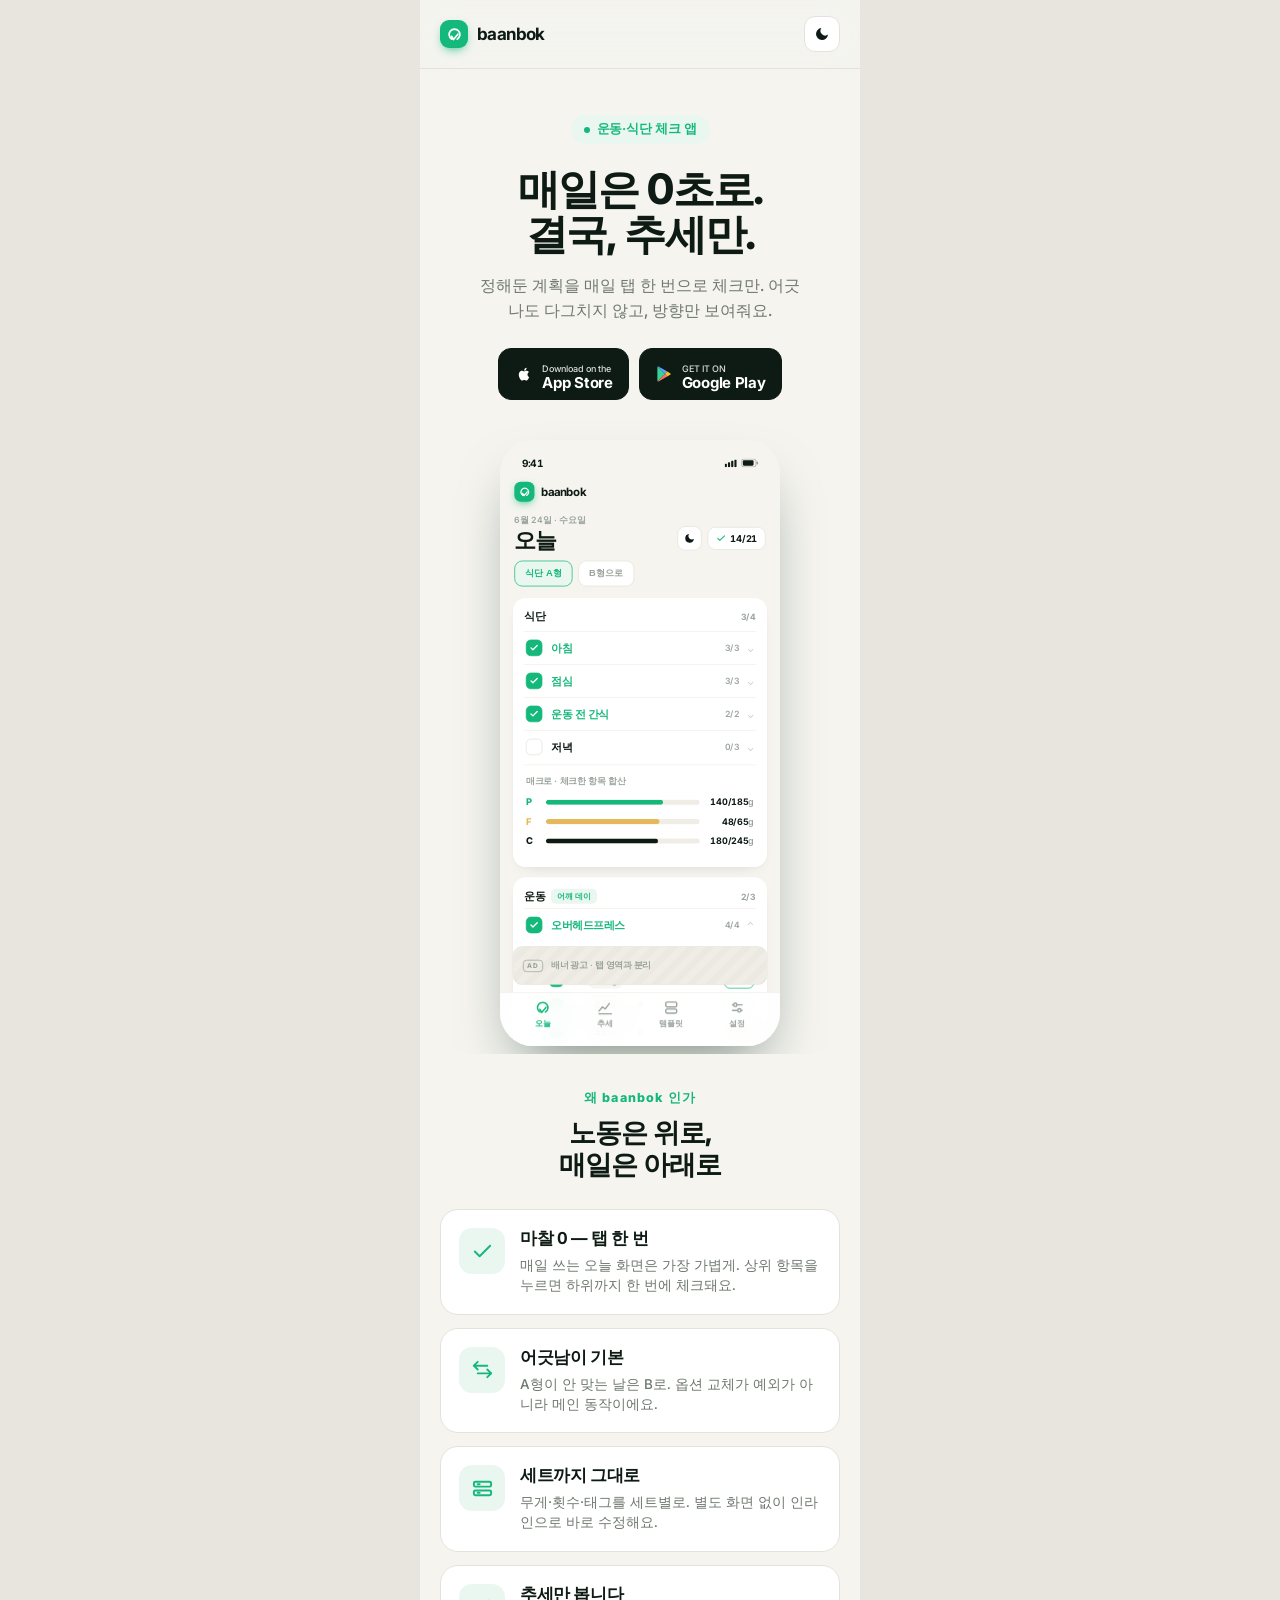
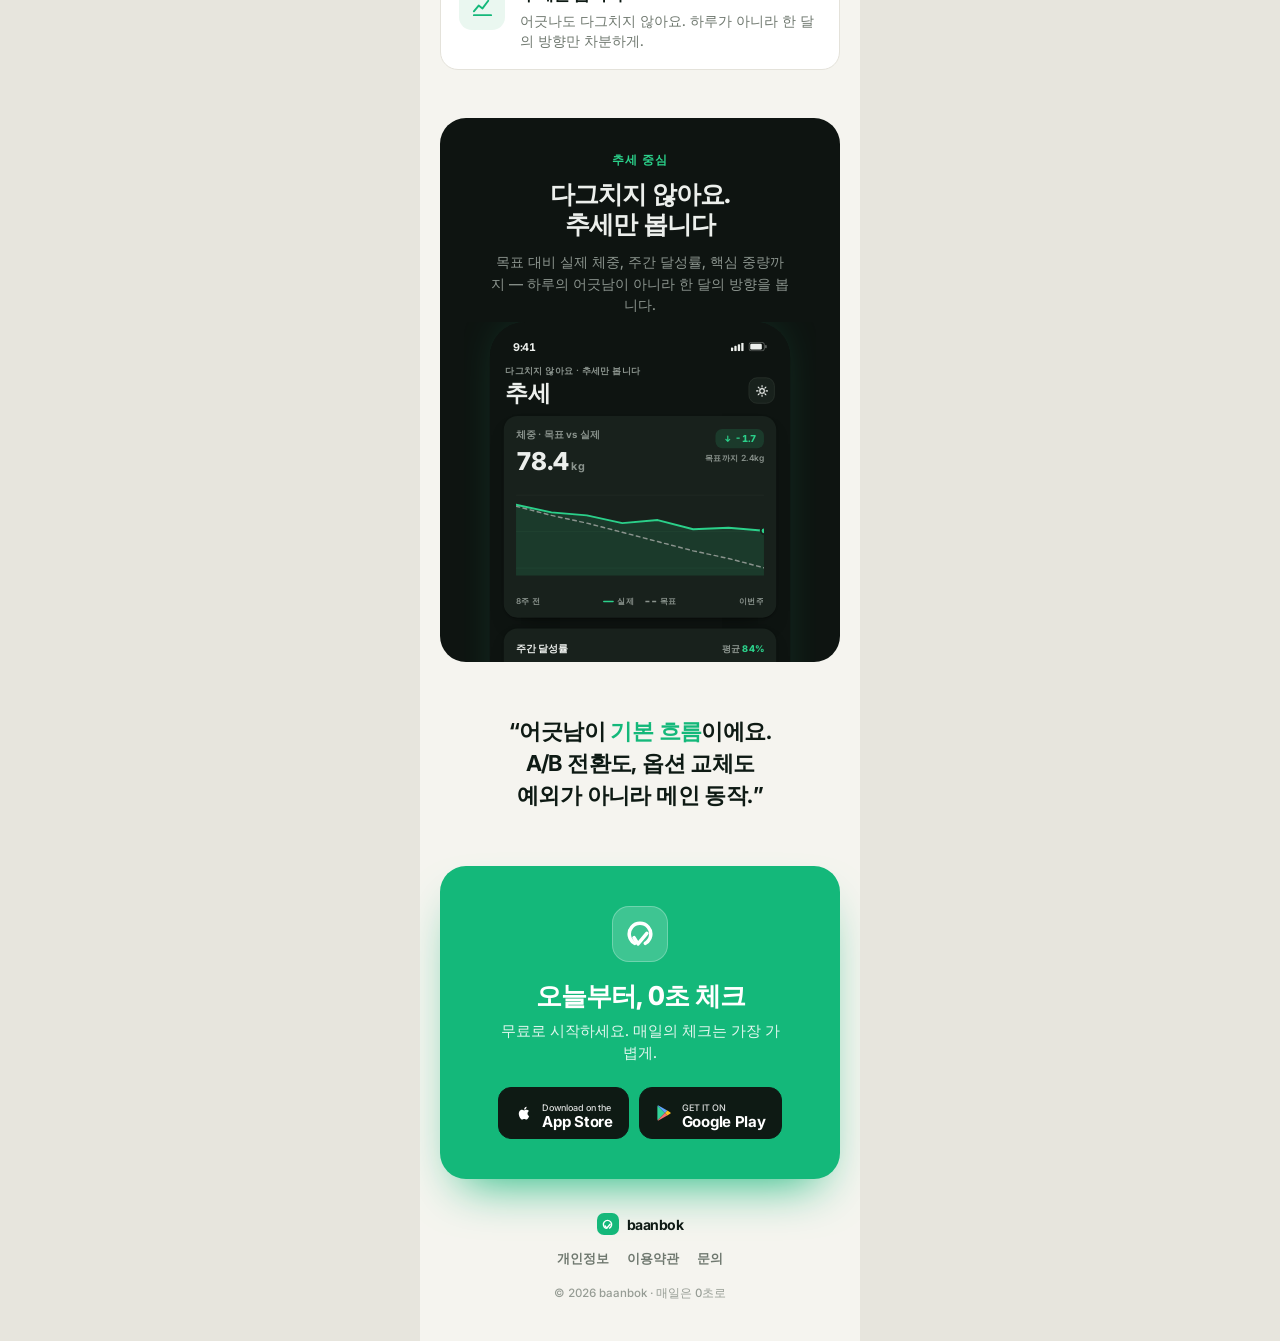
==== index.html @ 5ef32ec5 "개인정보처리방침·이용약관 페이지 추가 + footer 링크 연결 - privacy.html: 앱 개인정보 처리방침과 동일 내용(10개 항목) - terms.html: baanbok" ====
<!DOCTYPE html>
<html lang="ko">
<head>
  <meta charset="utf-8" />
  <meta name="viewport" content="width=device-width, initial-scale=1" />
  <title>baanbok · 매일은 0초로</title>
  <meta name="description" content="baanbok — 운동·식단 체크 앱. 정해둔 계획을 매일 탭 한 번으로 체크만. 어긋나도 다그치지 않고, 한 달의 방향만 차분하게." />
  <meta name="theme-color" content="#14B87A" />

  <!-- Open Graph -->
  <meta property="og:type" content="website" />
  <meta property="og:title" content="baanbok · 매일은 0초로" />
  <meta property="og:description" content="운동·식단 체크 앱. 매일은 0초로, 결국 추세만." />

  <!-- Anti-FOUC: set theme before first paint -->
  <script>
    (function () {
      try {
        var p = localStorage.getItem('baanbok-theme') || 'system';
        var e = (p === 'light' || p === 'dark') ? p
          : (window.matchMedia && matchMedia('(prefers-color-scheme: dark)').matches ? 'dark' : 'light');
        document.documentElement.setAttribute('data-theme', e);
      } catch (err) {
        document.documentElement.setAttribute('data-theme', 'light');
      }
    })();
  </script>

  <link rel="preconnect" href="https://fonts.googleapis.com" />
  <link rel="preconnect" href="https://fonts.gstatic.com" crossorigin />
  <link href="https://fonts.googleapis.com/css2?family=Inter:wght@400;500;600;700;800&display=swap" rel="stylesheet" />
  <link rel="stylesheet" href="styles.css" />
  <script src="app.js" defer></script>
</head>
<body>
<div class="page">
  <div class="column">

    <!-- ─── Nav (sticky) ─────────────────────────────────────────────────── -->
    <div style="position:sticky; top:0; z-index:40; display:flex; align-items:center; justify-content:space-between; padding:16px 20px; background:var(--navBg); backdrop-filter:blur(16px); -webkit-backdrop-filter:blur(16px); border-bottom:1px solid var(--navBorder);">
      <div style="display:flex; align-items:center; gap:9px;">
        <div style="width:28px; height:28px; border-radius:9px; background:var(--green); display:flex; align-items:center; justify-content:center; box-shadow:0 4px 11px -4px var(--green);">
          <svg width="17" height="17" viewBox="0 0 120 120"><path d="M 41 92.9 A 38 38 0 1 1 79 92.9" fill="none" stroke="#fff" stroke-width="12.5" stroke-linecap="round"/><path d="M 39 73 L 53 95 L 84 58" fill="none" stroke="#fff" stroke-width="12.5" stroke-linecap="round" stroke-linejoin="round"/></svg>
        </div>
        <span style="font-size:17px; font-weight:700; letter-spacing:-.6px; color:var(--ink);">baanbok</span>
      </div>
      <button class="nav-toggle" type="button" aria-label="테마 전환" onclick="toggleTheme()" style="width:36px; height:36px; border-radius:11px; border:1px solid var(--line); background:var(--card); display:flex; align-items:center; justify-content:center; cursor:pointer; color:var(--ink);">
        <svg class="icon-sun" width="17" height="17" viewBox="0 0 24 24" fill="none" stroke="currentColor" stroke-width="2" stroke-linecap="round"><circle cx="12" cy="12" r="4.2"/><path d="M12 2v2.6M12 19.4V22M2 12h2.6M19.4 12H22M4.9 4.9l1.9 1.9M17.2 17.2l1.9 1.9M19.1 4.9l-1.9 1.9M6.8 17.2l-1.9 1.9"/></svg>
        <svg class="icon-moon" width="16" height="16" viewBox="0 0 24 24" fill="currentColor"><path d="M21 12.8A9 9 0 1 1 11.2 3a7 7 0 0 0 9.8 9.8z"/></svg>
      </button>
    </div>

    <!-- ─── Hero ─────────────────────────────────────────────────────────── -->
    <div style="padding:46px 24px 8px; text-align:center;">
      <div style="display:inline-flex; align-items:center; gap:7px; padding:6px 13px; border-radius:20px; background:var(--greenSoft); margin-bottom:22px;">
        <span style="width:6px; height:6px; border-radius:50%; background:var(--green);"></span>
        <span style="font-size:12.5px; font-weight:700; color:var(--green); letter-spacing:-.1px;">운동·식단 체크 앱</span>
      </div>
      <h1 style="font-size:42px; font-weight:800; letter-spacing:-1.8px; line-height:1.08; color:var(--ink); margin:0 0 16px; text-wrap:balance;">매일은 0초로.<br/>결국, 추세만.</h1>
      <p style="font-size:16px; font-weight:500; line-height:1.55; color:var(--muted); margin:0 auto 26px; max-width:330px;">정해둔 계획을 매일 탭 한 번으로 체크만. 어긋나도 다그치지 않고, 방향만 보여줘요.</p>
      <div style="display:flex; gap:10px; justify-content:center; margin-bottom:8px;">
        <a class="store-badge" href="#download">
          <svg width="19" height="19" viewBox="0 0 24 24" fill="currentColor"><path d="M17.05 12.04c-.02-2.05 1.68-3.03 1.75-3.08-.95-1.4-2.43-1.59-2.96-1.61-1.26-.13-2.46.74-3.1.74-.64 0-1.62-.72-2.67-.7-1.37.02-2.64.8-3.35 2.03-1.43 2.48-.37 6.15 1.02 8.16.68.98 1.49 2.08 2.55 2.04 1.02-.04 1.41-.66 2.65-.66 1.23 0 1.58.66 2.66.64 1.1-.02 1.79-1 2.46-1.99.78-1.14 1.1-2.24 1.12-2.3-.02-.01-2.15-.83-2.17-3.28zM15.1 5.96c.56-.69.94-1.63.83-2.58-.81.03-1.8.54-2.39 1.21-.52.6-.98 1.57-.86 2.49.9.07 1.83-.46 2.42-1.12z"/></svg>
          <span style="text-align:left; line-height:1;"><span class="b-small">Download on the</span><br/><span class="b-big">App Store</span></span>
        </a>
        <a class="store-badge" href="#download">
          <svg width="18" height="18" viewBox="0 0 24 24"><path d="M3.6 2.4c-.25.26-.4.66-.4 1.18v16.84c0 .52.15.92.4 1.18l.06.05L13.1 12.1v-.2L3.66 2.35l-.06.05z" fill="#34D399"/><path d="M16.3 15.3l-3.2-3.2v-.2l3.2-3.2.07.04 3.79 2.15c1.08.61 1.08 1.62 0 2.24l-3.79 2.15-.07.04z" fill="#FBBF24"/><path d="M16.37 15.26L13.1 12 3.6 21.6c.36.38.94.42 1.6.05l11.17-6.39z" fill="#F87171"/><path d="M16.37 8.74L5.2 2.35C4.54 1.98 3.96 2.02 3.6 2.4L13.1 12l3.27-3.26z" fill="#60A5FA"/></svg>
          <span style="text-align:left; line-height:1;"><span class="b-small">GET IT ON</span><br/><span class="b-big">Google Play</span></span>
        </a>
      </div>
    </div>

    <!-- ─── Hero phone (Today preview · light) ───────────────────────────── -->
    <div style="display:flex; justify-content:center; padding:24px 0 8px; overflow:hidden;">
      <div style="width:280px; height:606px; position:relative;">
        <div style="position:absolute; left:50%; top:0; transform:translateX(-50%) scale(0.718); transform-origin:top center; box-shadow:0 40px 80px -30px rgba(8,40,28,.55); border-radius:46px;">
          <!-- TODAY SCREEN -->
          <div class="screen screen--light" aria-hidden="true">
            <!-- status bar -->
            <div style="position:absolute; top:0; left:0; right:0; height:50px; z-index:30; display:flex; align-items:center; justify-content:space-between; padding:14px 30px 0; background:linear-gradient(var(--bg), var(--bg) 70%, transparent); color:var(--ink);">
              <span style="font-size:14px; font-weight:700; letter-spacing:-.3px;">9:41</span>
              <span style="display:flex; gap:6px; align-items:center;">
                <svg width="17" height="11" viewBox="0 0 17 11" fill="currentColor"><rect x="0" y="6" width="3" height="5" rx="1"/><rect x="4.5" y="4" width="3" height="7" rx="1"/><rect x="9" y="2" width="3" height="9" rx="1"/><rect x="13.5" y="0" width="3" height="11" rx="1"/></svg>
                <svg width="24" height="12" viewBox="0 0 24 12"><rect x="0.5" y="0.5" width="20" height="11" rx="3" fill="none" stroke="currentColor" stroke-opacity=".4"/><rect x="2.2" y="2.2" width="15" height="7.6" rx="1.6" fill="currentColor"/><rect x="21.5" y="4" width="2" height="4" rx="1" fill="currentColor" fill-opacity=".4"/></svg>
              </span>
            </div>
            <div class="screen-scroll" style="padding:54px 18px 158px;">
              <!-- brand -->
              <div style="display:flex; align-items:center; gap:9px; margin:4px 2px 18px;">
                <div style="width:28px; height:28px; border-radius:9px; background:var(--green); display:flex; align-items:center; justify-content:center; box-shadow:0 4px 12px -4px var(--green);">
                  <svg width="17" height="17" viewBox="0 0 120 120"><path d="M 41 92.9 A 38 38 0 1 1 79 92.9" fill="none" stroke="#fff" stroke-width="12.5" stroke-linecap="round"/><path d="M 39 73 L 53 95 L 84 58" fill="none" stroke="#fff" stroke-width="12.5" stroke-linecap="round" stroke-linejoin="round"/></svg>
                </div>
                <span style="font-size:16px; font-weight:700; letter-spacing:-.6px; color:var(--ink);">baanbok</span>
              </div>
              <!-- date + progress -->
              <div style="display:flex; align-items:flex-end; justify-content:space-between; margin:0 2px 14px;">
                <div>
                  <div style="font-size:12px; font-weight:600; color:var(--muted); letter-spacing:.2px; margin-bottom:3px;">6월 24일 · 수요일</div>
                  <div style="font-size:30px; font-weight:800; letter-spacing:-1px; line-height:1; color:var(--ink);">오늘</div>
                </div>
                <div style="display:flex; align-items:center; gap:8px;">
                  <div style="width:34px; height:34px; border-radius:11px; border:1px solid var(--line); background:var(--card); display:flex; align-items:center; justify-content:center; color:var(--ink); flex:none;">
                    <svg width="16" height="16" viewBox="0 0 24 24" fill="currentColor"><path d="M21 12.8A9 9 0 1 1 11.2 3a7 7 0 0 0 9.8 9.8z"/></svg>
                  </div>
                  <div style="display:flex; align-items:center; gap:6px; background:var(--card); border:1px solid var(--line); border-radius:11px; padding:7px 11px;">
                    <svg width="14" height="14" viewBox="0 0 24 24" fill="none" stroke="var(--green)" stroke-width="2.4" stroke-linecap="round" stroke-linejoin="round"><path d="M20 6L9 17l-5-5"/></svg>
                    <span style="font-size:13px; font-weight:700; color:var(--ink);">14/21</span>
                  </div>
                </div>
              </div>
              <!-- A/B toggle -->
              <div style="display:flex; gap:8px; margin:0 2px 16px;">
                <button type="button" style="font-size:13px; font-weight:700; border-radius:11px; padding:8px 14px; letter-spacing:-.2px; background:var(--greenSoft); color:var(--green); border:1.4px solid var(--green);">식단 A형</button>
                <button type="button" style="font-size:13px; font-weight:700; border-radius:11px; padding:8px 14px; letter-spacing:-.2px; background:var(--card); color:var(--muted); border:1.4px solid var(--line);">B형으로</button>
              </div>
              <!-- DIET CARD -->
              <div style="background:var(--card); border-radius:18px; padding:16px 16px 6px; box-shadow:var(--shadow); margin-bottom:14px;">
                <div style="display:flex; align-items:center; justify-content:space-between; margin-bottom:10px;">
                  <span style="font-size:15px; font-weight:700; letter-spacing:-.3px; color:var(--ink);">식단</span>
                  <span style="font-size:12px; font-weight:700; color:var(--muted);">3/4</span>
                </div>
                <!-- 아침 (on) -->
                <div style="border-top:1px solid var(--line2);">
                  <div style="display:flex; align-items:center; gap:12px; padding:11px 2px;">
                    <div style="width:23px; height:23px; border-radius:7px; flex:none; display:flex; align-items:center; justify-content:center; background:var(--green); border:1.6px solid var(--green);">
                      <svg width="13" height="13" viewBox="0 0 24 24" fill="none" stroke="#fff" stroke-width="3.4" stroke-linecap="round" stroke-linejoin="round"><path d="M20 6L9 17l-5-5"/></svg>
                    </div>
                    <div style="flex:1; display:flex; align-items:center; justify-content:space-between;">
                      <span style="font-size:15px; font-weight:600; letter-spacing:-.3px; color:var(--green);">아침</span>
                      <span style="display:flex; align-items:center; gap:10px;">
                        <span style="font-size:12px; font-weight:600; color:var(--muted);">3/3</span>
                        <span style="font-size:13px; color:var(--chevron);">⌄</span>
                      </span>
                    </div>
                  </div>
                </div>
                <!-- 점심 (on) -->
                <div style="border-top:1px solid var(--line2);">
                  <div style="display:flex; align-items:center; gap:12px; padding:11px 2px;">
                    <div style="width:23px; height:23px; border-radius:7px; flex:none; display:flex; align-items:center; justify-content:center; background:var(--green); border:1.6px solid var(--green);">
                      <svg width="13" height="13" viewBox="0 0 24 24" fill="none" stroke="#fff" stroke-width="3.4" stroke-linecap="round" stroke-linejoin="round"><path d="M20 6L9 17l-5-5"/></svg>
                    </div>
                    <div style="flex:1; display:flex; align-items:center; justify-content:space-between;">
                      <span style="font-size:15px; font-weight:600; letter-spacing:-.3px; color:var(--green);">점심</span>
                      <span style="display:flex; align-items:center; gap:10px;">
                        <span style="font-size:12px; font-weight:600; color:var(--muted);">3/3</span>
                        <span style="font-size:13px; color:var(--chevron);">⌄</span>
                      </span>
                    </div>
                  </div>
                </div>
                <!-- 운동 전 간식 (on) -->
                <div style="border-top:1px solid var(--line2);">
                  <div style="display:flex; align-items:center; gap:12px; padding:11px 2px;">
                    <div style="width:23px; height:23px; border-radius:7px; flex:none; display:flex; align-items:center; justify-content:center; background:var(--green); border:1.6px solid var(--green);">
                      <svg width="13" height="13" viewBox="0 0 24 24" fill="none" stroke="#fff" stroke-width="3.4" stroke-linecap="round" stroke-linejoin="round"><path d="M20 6L9 17l-5-5"/></svg>
                    </div>
                    <div style="flex:1; display:flex; align-items:center; justify-content:space-between;">
                      <span style="font-size:15px; font-weight:600; letter-spacing:-.3px; color:var(--green);">운동 전 간식</span>
                      <span style="display:flex; align-items:center; gap:10px;">
                        <span style="font-size:12px; font-weight:600; color:var(--muted);">2/2</span>
                        <span style="font-size:13px; color:var(--chevron);">⌄</span>
                      </span>
                    </div>
                  </div>
                </div>
                <!-- 저녁 (off) -->
                <div style="border-top:1px solid var(--line2);">
                  <div style="display:flex; align-items:center; gap:12px; padding:11px 2px;">
                    <div style="width:23px; height:23px; border-radius:7px; flex:none; background:var(--card); border:1.6px solid var(--line);"></div>
                    <div style="flex:1; display:flex; align-items:center; justify-content:space-between;">
                      <span style="font-size:15px; font-weight:600; letter-spacing:-.3px; color:var(--ink);">저녁</span>
                      <span style="display:flex; align-items:center; gap:10px;">
                        <span style="font-size:12px; font-weight:600; color:var(--muted);">0/3</span>
                        <span style="font-size:13px; color:var(--chevron);">⌄</span>
                      </span>
                    </div>
                  </div>
                </div>
                <!-- macros -->
                <div style="border-top:1px solid var(--line2); margin-top:2px; padding:14px 2px 12px;">
                  <div style="font-size:12px; font-weight:700; color:var(--muted); margin-bottom:12px; letter-spacing:.2px;">매크로 · 체크한 항목 합산</div>
                  <div style="display:flex; align-items:center; gap:12px; margin-bottom:11px;">
                    <span style="width:16px; font-size:13px; font-weight:800; color:var(--green);">P</span>
                    <div style="flex:1; height:7px; border-radius:4px; background:var(--barTrack); overflow:hidden;"><div style="width:76%; height:100%; background:var(--green); border-radius:4px;"></div></div>
                    <span style="width:64px; text-align:right; font-size:12.5px; font-weight:700; color:var(--ink);">140/185<span style="color:var(--muted); font-weight:600;">g</span></span>
                  </div>
                  <div style="display:flex; align-items:center; gap:12px; margin-bottom:11px;">
                    <span style="width:16px; font-size:13px; font-weight:800; color:var(--yellow);">F</span>
                    <div style="flex:1; height:7px; border-radius:4px; background:var(--barTrack); overflow:hidden;"><div style="width:74%; height:100%; background:var(--yellow); border-radius:4px;"></div></div>
                    <span style="width:64px; text-align:right; font-size:12.5px; font-weight:700; color:var(--ink);">48/65<span style="color:var(--muted); font-weight:600;">g</span></span>
                  </div>
                  <div style="display:flex; align-items:center; gap:12px; margin-bottom:11px;">
                    <span style="width:16px; font-size:13px; font-weight:800; color:var(--macroC);">C</span>
                    <div style="flex:1; height:7px; border-radius:4px; background:var(--barTrack); overflow:hidden;"><div style="width:73%; height:100%; background:var(--macroC); border-radius:4px;"></div></div>
                    <span style="width:64px; text-align:right; font-size:12.5px; font-weight:700; color:var(--ink);">180/245<span style="color:var(--muted); font-weight:600;">g</span></span>
                  </div>
                </div>
              </div>
              <!-- EXERCISE CARD -->
              <div style="background:var(--card); border-radius:18px; padding:16px 16px 8px; box-shadow:var(--shadow);">
                <div style="display:flex; align-items:center; justify-content:space-between; margin-bottom:6px;">
                  <div style="display:flex; align-items:center; gap:8px;">
                    <span style="font-size:15px; font-weight:700; letter-spacing:-.3px; color:var(--ink);">운동</span>
                    <span style="font-size:11px; font-weight:700; color:var(--green); background:var(--greenSoft); padding:3px 8px; border-radius:7px; letter-spacing:.2px;">어깨 데이</span>
                  </div>
                  <span style="font-size:12px; font-weight:700; color:var(--muted);">2/3</span>
                </div>
                <!-- e1 오버헤드프레스 (expanded, on) -->
                <div style="border-top:1px solid var(--line2);">
                  <div style="display:flex; align-items:center; gap:12px; padding:11px 2px;">
                    <div style="width:23px; height:23px; border-radius:7px; flex:none; display:flex; align-items:center; justify-content:center; background:var(--green); border:1.6px solid var(--green);">
                      <svg width="13" height="13" viewBox="0 0 24 24" fill="none" stroke="#fff" stroke-width="3.4" stroke-linecap="round" stroke-linejoin="round"><path d="M20 6L9 17l-5-5"/></svg>
                    </div>
                    <div style="flex:1; display:flex; align-items:center; justify-content:space-between;">
                      <span style="font-size:15px; font-weight:600; letter-spacing:-.3px; color:var(--green);">오버헤드프레스</span>
                      <span style="display:flex; align-items:center; gap:10px;">
                        <span style="font-size:12px; font-weight:600; color:var(--muted);">4/4</span>
                        <span style="font-size:13px; color:var(--chevron); transform:rotate(180deg); display:inline-block;">⌄</span>
                      </span>
                    </div>
                  </div>
                  <div style="padding:2px 2px 10px 35px;">
                    <!-- set rows -->
                    <div style="display:flex; align-items:center; gap:11px; padding:6px 0;">
                      <div style="width:19px; height:19px; border-radius:6px; flex:none; display:flex; align-items:center; justify-content:center; background:var(--green); border:1.6px solid var(--green);"><svg width="11" height="11" viewBox="0 0 24 24" fill="none" stroke="#fff" stroke-width="3.6" stroke-linecap="round" stroke-linejoin="round"><path d="M20 6L9 17l-5-5"/></svg></div>
                      <span style="width:14px; font-size:12px; font-weight:700; color:var(--muted);">1</span>
                      <span style="display:flex; align-items:baseline; gap:1px; background:var(--field); border-radius:7px; padding:3px 7px;"><span style="font-size:14px; font-weight:700; color:var(--ink);">20</span><span style="font-size:11px; font-weight:600; color:var(--muted);">kg</span></span>
                      <span style="display:flex; align-items:baseline; gap:2px;"><span style="font-size:12px; font-weight:600; color:var(--chevron);">×</span><span style="font-size:14px; font-weight:700; color:var(--ink);">10</span></span>
                      <span style="flex:1;"></span>
                      <span style="font-size:10.5px; font-weight:700; padding:3px 9px; border-radius:8px; border:1.2px solid var(--warmup); color:var(--warmup);">웜업</span>
                    </div>
                    <div style="display:flex; align-items:center; gap:11px; padding:6px 0;">
                      <div style="width:19px; height:19px; border-radius:6px; flex:none; display:flex; align-items:center; justify-content:center; background:var(--green); border:1.6px solid var(--green);"><svg width="11" height="11" viewBox="0 0 24 24" fill="none" stroke="#fff" stroke-width="3.6" stroke-linecap="round" stroke-linejoin="round"><path d="M20 6L9 17l-5-5"/></svg></div>
                      <span style="width:14px; font-size:12px; font-weight:700; color:var(--muted);">2</span>
                      <span style="display:flex; align-items:baseline; gap:1px; background:var(--field); border-radius:7px; padding:3px 7px;"><span style="font-size:14px; font-weight:700; color:var(--ink);">40</span><span style="font-size:11px; font-weight:600; color:var(--muted);">kg</span></span>
                      <span style="display:flex; align-items:baseline; gap:2px;"><span style="font-size:12px; font-weight:600; color:var(--chevron);">×</span><span style="font-size:14px; font-weight:700; color:var(--ink);">8</span></span>
                      <span style="flex:1;"></span>
                      <span style="font-size:10.5px; font-weight:700; padding:3px 9px; border-radius:8px; border:1.2px solid var(--green); color:var(--green);">메인</span>
                    </div>
                    <div style="display:flex; align-items:center; gap:11px; padding:6px 0;">
                      <div style="width:19px; height:19px; border-radius:6px; flex:none; display:flex; align-items:center; justify-content:center; background:var(--green); border:1.6px solid var(--green);"><svg width="11" height="11" viewBox="0 0 24 24" fill="none" stroke="#fff" stroke-width="3.6" stroke-linecap="round" stroke-linejoin="round"><path d="M20 6L9 17l-5-5"/></svg></div>
                      <span style="width:14px; font-size:12px; font-weight:700; color:var(--muted);">3</span>
                      <span style="display:flex; align-items:baseline; gap:1px; background:var(--field); border-radius:7px; padding:3px 7px;"><span style="font-size:14px; font-weight:700; color:var(--ink);">40</span><span style="font-size:11px; font-weight:600; color:var(--muted);">kg</span></span>
                      <span style="display:flex; align-items:baseline; gap:2px;"><span style="font-size:12px; font-weight:600; color:var(--chevron);">×</span><span style="font-size:14px; font-weight:700; color:var(--ink);">8</span></span>
                      <span style="flex:1;"></span>
                      <span style="font-size:10.5px; font-weight:700; padding:3px 9px; border-radius:8px; border:1.2px solid var(--green); color:var(--green);">메인</span>
                    </div>
                    <div style="display:flex; align-items:center; gap:11px; padding:6px 0;">
                      <div style="width:19px; height:19px; border-radius:6px; flex:none; display:flex; align-items:center; justify-content:center; background:var(--green); border:1.6px solid var(--green);"><svg width="11" height="11" viewBox="0 0 24 24" fill="none" stroke="#fff" stroke-width="3.6" stroke-linecap="round" stroke-linejoin="round"><path d="M20 6L9 17l-5-5"/></svg></div>
                      <span style="width:14px; font-size:12px; font-weight:700; color:var(--muted);">4</span>
                      <span style="display:flex; align-items:baseline; gap:1px; background:var(--field); border-radius:7px; padding:3px 7px;"><span style="font-size:14px; font-weight:700; color:var(--ink);">35</span><span style="font-size:11px; font-weight:600; color:var(--muted);">kg</span></span>
                      <span style="display:flex; align-items:baseline; gap:2px;"><span style="font-size:12px; font-weight:600; color:var(--chevron);">×</span><span style="font-size:14px; font-weight:700; color:var(--ink);">6</span></span>
                      <span style="flex:1;"></span>
                      <span style="font-size:10.5px; font-weight:700; padding:3px 9px; border-radius:8px; border:1.2px solid var(--coral); color:var(--coral);">드랍</span>
                    </div>
                    <div style="display:flex; align-items:center; gap:7px; margin-top:8px; padding-top:9px; border-top:1px dashed var(--line2);">
                      <span style="font-size:11px; font-weight:600; color:var(--muted);">실볼륨 · 웜업 제외</span>
                      <span style="flex:1;"></span>
                      <span style="font-size:12.5px; font-weight:700; color:var(--ink);">3세트 · 850kg</span>
                    </div>
                  </div>
                </div>
                <!-- e2 사이드 레터럴 (on) -->
                <div style="border-top:1px solid var(--line2);">
                  <div style="display:flex; align-items:center; gap:12px; padding:11px 2px;">
                    <div style="width:23px; height:23px; border-radius:7px; flex:none; display:flex; align-items:center; justify-content:center; background:var(--green); border:1.6px solid var(--green);">
                      <svg width="13" height="13" viewBox="0 0 24 24" fill="none" stroke="#fff" stroke-width="3.4" stroke-linecap="round" stroke-linejoin="round"><path d="M20 6L9 17l-5-5"/></svg>
                    </div>
                    <div style="flex:1; display:flex; align-items:center; justify-content:space-between;">
                      <span style="font-size:15px; font-weight:600; letter-spacing:-.3px; color:var(--green);">사이드 레터럴</span>
                      <span style="display:flex; align-items:center; gap:10px;">
                        <span style="font-size:12px; font-weight:600; color:var(--muted);">2/2</span>
                        <span style="font-size:13px; color:var(--chevron);">⌄</span>
                      </span>
                    </div>
                  </div>
                </div>
                <!-- e3 인클라인 프레스 (off) -->
                <div style="border-top:1px solid var(--line2);">
                  <div style="display:flex; align-items:center; gap:12px; padding:11px 2px;">
                    <div style="width:23px; height:23px; border-radius:7px; flex:none; background:var(--card); border:1.6px solid var(--line);"></div>
                    <div style="flex:1; display:flex; align-items:center; justify-content:space-between;">
                      <span style="font-size:15px; font-weight:600; letter-spacing:-.3px; color:var(--ink);">인클라인 프레스</span>
                      <span style="display:flex; align-items:center; gap:10px;">
                        <span style="font-size:12px; font-weight:600; color:var(--muted);">0/4</span>
                        <span style="font-size:13px; color:var(--chevron);">⌄</span>
                      </span>
                    </div>
                  </div>
                </div>
              </div>
            </div>
            <!-- bottom: banner + tab bar -->
            <div style="position:absolute; left:0; right:0; bottom:0; z-index:20;">
              <div style="margin:0 18px 10px; height:54px; border-radius:13px; background:repeating-linear-gradient(135deg,var(--bannerA),var(--bannerA) 9px,var(--bannerB) 9px,var(--bannerB) 18px); border:1px solid var(--bannerBorder); display:flex; align-items:center; gap:11px; padding:0 13px;">
                <span style="font-size:9px; font-weight:800; letter-spacing:1px; color:var(--muted); border:1.2px solid var(--muted); border-radius:5px; padding:2px 5px;">AD</span>
                <span style="font-size:12px; font-weight:600; color:var(--muted);">배너 광고 · 탭 영역과 분리</span>
              </div>
              <div style="background:var(--tab); backdrop-filter:blur(18px); -webkit-backdrop-filter:blur(18px); border-top:1px solid var(--line2); padding:9px 16px 24px; display:flex; justify-content:space-around;">
                <div style="display:flex; flex-direction:column; align-items:center; gap:4px;">
                  <svg width="23" height="23" viewBox="0 0 120 120" fill="none" stroke="var(--green)" stroke-width="11" stroke-linecap="round" stroke-linejoin="round"><path d="M 41 92.9 A 38 38 0 1 1 79 92.9"/><path d="M 39 73 L 53 95 L 84 58"/></svg>
                  <span style="font-size:10.5px; font-weight:700; color:var(--green);">오늘</span>
                </div>
                <div style="display:flex; flex-direction:column; align-items:center; gap:4px;">
                  <svg width="23" height="23" viewBox="0 0 24 24" fill="none" stroke="var(--muted)" stroke-width="2" stroke-linecap="round" stroke-linejoin="round"><path d="M3 17l5-6 4 3 6-8"/><path d="M3 21h18"/></svg>
                  <span style="font-size:10.5px; font-weight:700; color:var(--muted);">추세</span>
                </div>
                <div style="display:flex; flex-direction:column; align-items:center; gap:4px;">
                  <svg width="23" height="23" viewBox="0 0 24 24" fill="none" stroke="var(--muted)" stroke-width="2" stroke-linecap="round" stroke-linejoin="round"><rect x="4" y="4" width="16" height="7" rx="2"/><rect x="4" y="14" width="16" height="6" rx="2"/></svg>
                  <span style="font-size:10.5px; font-weight:700; color:var(--muted);">템플릿</span>
                </div>
                <div style="display:flex; flex-direction:column; align-items:center; gap:4px;">
                  <svg width="23" height="23" viewBox="0 0 24 24" fill="none" stroke="var(--muted)" stroke-width="2" stroke-linecap="round" stroke-linejoin="round"><path d="M5 8h14"/><circle cx="9" cy="8" r="2.4" fill="var(--card)"/><path d="M5 16h14"/><circle cx="15" cy="16" r="2.4" fill="var(--card)"/></svg>
                  <span style="font-size:10.5px; font-weight:700; color:var(--muted);">설정</span>
                </div>
              </div>
            </div>
          </div>
          <!-- /TODAY SCREEN -->
        </div>
      </div>
    </div>

    <!-- ─── Features ─────────────────────────────────────────────────────── -->
    <div style="padding:36px 20px 8px;">
      <div style="text-align:center; margin-bottom:28px;">
        <div style="font-size:12.5px; font-weight:800; letter-spacing:1.2px; color:var(--green); margin-bottom:10px;">왜 baanbok 인가</div>
        <h2 style="font-size:27px; font-weight:800; letter-spacing:-1px; color:var(--ink); margin:0; line-height:1.18; text-wrap:balance;">노동은 위로,<br/>매일은 아래로</h2>
      </div>
      <div style="display:flex; flex-direction:column; gap:13px;">
        <!-- 1 -->
        <div class="feature-card" style="display:flex; gap:15px; align-items:flex-start; background:var(--card); border:1px solid var(--line); border-radius:18px; padding:18px;">
          <div style="width:46px; height:46px; border-radius:13px; flex:none; background:var(--greenSoft); display:flex; align-items:center; justify-content:center; color:var(--green);">
            <svg width="23" height="23" viewBox="0 0 24 24" fill="none" stroke="currentColor" stroke-width="2" stroke-linecap="round" stroke-linejoin="round"><path d="M20 6L9 17l-5-5"/></svg>
          </div>
          <div style="flex:1; min-width:0;">
            <div style="font-size:16.5px; font-weight:700; letter-spacing:-.4px; color:var(--ink); margin-bottom:5px;">마찰 0 — 탭 한 번</div>
            <div style="font-size:13.5px; font-weight:500; line-height:1.5; color:var(--muted);">매일 쓰는 오늘 화면은 가장 가볍게. 상위 항목을 누르면 하위까지 한 번에 체크돼요.</div>
          </div>
        </div>
        <!-- 2 -->
        <div class="feature-card" style="display:flex; gap:15px; align-items:flex-start; background:var(--card); border:1px solid var(--line); border-radius:18px; padding:18px;">
          <div style="width:46px; height:46px; border-radius:13px; flex:none; background:var(--greenSoft); display:flex; align-items:center; justify-content:center; color:var(--green);">
            <svg width="23" height="23" viewBox="0 0 24 24" fill="none" stroke="currentColor" stroke-width="2" stroke-linecap="round" stroke-linejoin="round"><path d="M7 4L3 8l4 4"/><path d="M3 8h14"/><path d="M17 20l4-4-4-4"/><path d="M21 16H7"/></svg>
          </div>
          <div style="flex:1; min-width:0;">
            <div style="font-size:16.5px; font-weight:700; letter-spacing:-.4px; color:var(--ink); margin-bottom:5px;">어긋남이 기본</div>
            <div style="font-size:13.5px; font-weight:500; line-height:1.5; color:var(--muted);">A형이 안 맞는 날은 B로. 옵션 교체가 예외가 아니라 메인 동작이에요.</div>
          </div>
        </div>
        <!-- 3 -->
        <div class="feature-card" style="display:flex; gap:15px; align-items:flex-start; background:var(--card); border:1px solid var(--line); border-radius:18px; padding:18px;">
          <div style="width:46px; height:46px; border-radius:13px; flex:none; background:var(--greenSoft); display:flex; align-items:center; justify-content:center; color:var(--green);">
            <svg width="23" height="23" viewBox="0 0 24 24" fill="none" stroke="currentColor" stroke-width="2" stroke-linecap="round" stroke-linejoin="round"><rect x="3" y="5" width="18" height="5" rx="1.5"/><rect x="3" y="14" width="18" height="5" rx="1.5"/><path d="M7 7.5h2M7 16.5h2"/></svg>
          </div>
          <div style="flex:1; min-width:0;">
            <div style="font-size:16.5px; font-weight:700; letter-spacing:-.4px; color:var(--ink); margin-bottom:5px;">세트까지 그대로</div>
            <div style="font-size:13.5px; font-weight:500; line-height:1.5; color:var(--muted);">무게·횟수·태그를 세트별로. 별도 화면 없이 인라인으로 바로 수정해요.</div>
          </div>
        </div>
        <!-- 4 -->
        <div class="feature-card" style="display:flex; gap:15px; align-items:flex-start; background:var(--card); border:1px solid var(--line); border-radius:18px; padding:18px;">
          <div style="width:46px; height:46px; border-radius:13px; flex:none; background:var(--greenSoft); display:flex; align-items:center; justify-content:center; color:var(--green);">
            <svg width="23" height="23" viewBox="0 0 24 24" fill="none" stroke="currentColor" stroke-width="2" stroke-linecap="round" stroke-linejoin="round"><path d="M3 17l5-6 4 3 6-8"/><path d="M3 21h18"/></svg>
          </div>
          <div style="flex:1; min-width:0;">
            <div style="font-size:16.5px; font-weight:700; letter-spacing:-.4px; color:var(--ink); margin-bottom:5px;">추세만 봅니다</div>
            <div style="font-size:13.5px; font-weight:500; line-height:1.5; color:var(--muted);">어긋나도 다그치지 않아요. 하루가 아니라 한 달의 방향만 차분하게.</div>
          </div>
        </div>
      </div>
    </div>

    <!-- ─── Trends showcase (dark, Trends preview) ───────────────────────── -->
    <div style="padding:40px 20px 8px;">
      <div style="background:#0E1411; border-radius:26px; padding:34px 24px 0; overflow:hidden; position:relative;">
        <div style="text-align:center;">
          <div style="font-size:12px; font-weight:800; letter-spacing:1px; color:#2BD08A; margin-bottom:10px;">추세 중심</div>
          <h3 style="font-size:25px; font-weight:800; letter-spacing:-.9px; color:#ECEFEC; margin:0 0 12px; line-height:1.2;">다그치지 않아요.<br/>추세만 봅니다</h3>
          <p style="font-size:14px; font-weight:500; line-height:1.55; color:#8A938D; margin:0 auto 4px; max-width:300px;">목표 대비 실제 체중, 주간 달성률, 핵심 중량까지 — 하루의 어긋남이 아니라 한 달의 방향을 봅니다.</p>
        </div>
        <div style="display:flex; justify-content:center; margin-top:6px; height:340px; overflow:hidden;">
          <div style="width:300px; position:relative;">
            <div style="position:absolute; left:50%; top:0; transform:translateX(-50%) scale(0.77); transform-origin:top center; border-radius:46px 46px 0 0; box-shadow:0 -10px 60px -20px rgba(43,208,138,.25);">
              <!-- TRENDS SCREEN -->
              <div class="screen screen--dark" style="border-radius:46px 46px 0 0;" aria-hidden="true">
                <div style="position:absolute; top:0; left:0; right:0; height:50px; z-index:30; display:flex; align-items:center; justify-content:space-between; padding:14px 30px 0; background:linear-gradient(var(--bg), var(--bg) 70%, transparent); color:var(--ink);">
                  <span style="font-size:14px; font-weight:700; letter-spacing:-.3px;">9:41</span>
                  <span style="display:flex; gap:6px; align-items:center;">
                    <svg width="17" height="11" viewBox="0 0 17 11" fill="currentColor"><rect x="0" y="6" width="3" height="5" rx="1"/><rect x="4.5" y="4" width="3" height="7" rx="1"/><rect x="9" y="2" width="3" height="9" rx="1"/><rect x="13.5" y="0" width="3" height="11" rx="1"/></svg>
                    <svg width="24" height="12" viewBox="0 0 24 12"><rect x="0.5" y="0.5" width="20" height="11" rx="3" fill="none" stroke="currentColor" stroke-opacity=".4"/><rect x="2.2" y="2.2" width="15" height="7.6" rx="1.6" fill="currentColor"/><rect x="21.5" y="4" width="2" height="4" rx="1" fill="currentColor" fill-opacity=".4"/></svg>
                  </span>
                </div>
                <div class="screen-scroll" style="padding:54px 18px 110px;">
                  <div style="display:flex; align-items:flex-end; justify-content:space-between; margin:2px 2px 4px;">
                    <div>
                      <div style="font-size:12px; font-weight:600; color:var(--muted); letter-spacing:.2px; margin-bottom:3px;">다그치지 않아요 · 추세만 봅니다</div>
                      <div style="font-size:30px; font-weight:800; letter-spacing:-1px; line-height:1; color:var(--ink);">추세</div>
                    </div>
                    <div style="width:34px; height:34px; border-radius:11px; border:1px solid var(--line); background:var(--card); display:flex; align-items:center; justify-content:center; color:var(--ink); flex:none;">
                      <svg width="17" height="17" viewBox="0 0 24 24" fill="none" stroke="currentColor" stroke-width="2" stroke-linecap="round"><circle cx="12" cy="12" r="4.2"/><path d="M12 2v2.6M12 19.4V22M2 12h2.6M19.4 12H22M4.9 4.9l1.9 1.9M17.2 17.2l1.9 1.9M19.1 4.9l-1.9 1.9M6.8 17.2l-1.9 1.9"/></svg>
                    </div>
                  </div>
                  <!-- weight chart -->
                  <div style="background:var(--card); border-radius:18px; box-shadow:var(--shadow); padding:17px 16px 14px; margin:16px 0 14px;">
                    <div style="display:flex; align-items:flex-start; justify-content:space-between; margin-bottom:4px;">
                      <div>
                        <div style="font-size:12.5px; font-weight:700; color:var(--muted); margin-bottom:5px;">체중 · 목표 vs 실제</div>
                        <div style="display:flex; align-items:baseline; gap:4px;">
                          <span style="font-size:32px; font-weight:800; letter-spacing:-1px; color:var(--ink);">78.4</span>
                          <span style="font-size:14px; font-weight:700; color:var(--muted);">kg</span>
                        </div>
                      </div>
                      <div style="text-align:right;">
                        <div style="display:inline-flex; align-items:center; gap:4px; background:var(--greenSoft); padding:5px 10px; border-radius:9px;">
                          <svg width="12" height="12" viewBox="0 0 24 24" fill="none" stroke="var(--green)" stroke-width="3" stroke-linecap="round" stroke-linejoin="round"><path d="M7 13l5 5 5-5M12 18V4"/></svg>
                          <span style="font-size:12.5px; font-weight:800; color:var(--green);">-1.7</span>
                        </div>
                        <div style="font-size:11px; font-weight:600; color:var(--muted); margin-top:5px;">목표까지 2.4kg</div>
                      </div>
                    </div>
                    <svg viewBox="0 0 340 150" style="width:100%; height:auto; display:block; margin-top:6px;" preserveAspectRatio="none">
                      <line x1="0" y1="20" x2="340" y2="20" stroke="var(--line2)" stroke-width="1"/>
                      <line x1="0" y1="70" x2="340" y2="70" stroke="var(--line2)" stroke-width="1"/>
                      <line x1="0" y1="120" x2="340" y2="120" stroke="var(--line2)" stroke-width="1"/>
                      <path d="M 0.0,130 L 0.0,33.0 L 48.6,43.5 L 97.1,47.7 L 145.7,58.3 L 194.3,54.1 L 242.9,66.7 L 291.4,64.6 L 340.0,68.8 L 340.0,130 Z" fill="var(--greenSoft)" stroke="none"/>
                      <polyline points="0.0,35.1 48.6,47.7 97.1,58.3 145.7,70.9 194.3,83.6 242.9,96.3 291.4,106.8 340.0,119.5" fill="none" stroke="var(--muted)" stroke-width="2" stroke-dasharray="5 5" stroke-linecap="round"/>
                      <polyline points="0.0,33.0 48.6,43.5 97.1,47.7 145.7,58.3 194.3,54.1 242.9,66.7 291.4,64.6 340.0,68.8" fill="none" stroke="var(--green)" stroke-width="2.6" stroke-linecap="round" stroke-linejoin="round"/>
                      <circle cx="340.0" cy="68.8" r="4.5" fill="var(--green)" stroke="var(--card)" stroke-width="2.5"/>
                    </svg>
                    <div style="display:flex; align-items:center; justify-content:space-between; margin-top:8px;">
                      <span style="font-size:10.5px; font-weight:600; color:var(--muted);">8주 전</span>
                      <div style="display:flex; gap:14px;">
                        <span style="display:flex; align-items:center; gap:5px; font-size:10.5px; font-weight:700; color:var(--muted);"><span style="width:14px; height:2.6px; border-radius:2px; background:var(--green);"></span>실제</span>
                        <span style="display:flex; align-items:center; gap:5px; font-size:10.5px; font-weight:700; color:var(--muted);"><span style="width:14px; height:0; border-top:2px dashed var(--muted);"></span>목표</span>
                      </div>
                      <span style="font-size:10.5px; font-weight:600; color:var(--muted);">이번주</span>
                    </div>
                  </div>
                  <!-- weekly achievement -->
                  <div style="background:var(--card); border-radius:18px; box-shadow:var(--shadow); padding:17px 16px 16px; margin-bottom:14px;">
                    <div style="display:flex; align-items:center; justify-content:space-between; margin-bottom:14px;">
                      <span style="font-size:13px; font-weight:700; color:var(--ink);">주간 달성률</span>
                      <span style="font-size:12px; font-weight:700; color:var(--muted);">평균 <span style="color:var(--green); font-weight:800;">84%</span></span>
                    </div>
                    <div style="display:flex; align-items:flex-end; justify-content:space-between; height:124px; gap:7px;">
                      <div style="flex:1; display:flex; flex-direction:column; align-items:center; gap:7px; height:100%; justify-content:flex-end;"><span style="font-size:9.5px; font-weight:700; color:var(--muted);">86</span><div style="width:100%; border-radius:5px 5px 3px 3px; background:rgba(43,208,138,0.45); height:62px;"></div><span style="font-size:9.5px; font-weight:600; color:var(--muted);">8주</span></div>
                      <div style="flex:1; display:flex; flex-direction:column; align-items:center; gap:7px; height:100%; justify-content:flex-end;"><span style="font-size:9.5px; font-weight:700; color:var(--muted);">71</span><div style="width:100%; border-radius:5px 5px 3px 3px; background:rgba(43,208,138,0.45); height:51px;"></div><span style="font-size:9.5px; font-weight:600; color:var(--muted);">7주</span></div>
                      <div style="flex:1; display:flex; flex-direction:column; align-items:center; gap:7px; height:100%; justify-content:flex-end;"><span style="font-size:9.5px; font-weight:700; color:var(--muted);">93</span><div style="width:100%; border-radius:5px 5px 3px 3px; background:rgba(43,208,138,0.45); height:67px;"></div><span style="font-size:9.5px; font-weight:600; color:var(--muted);">6주</span></div>
                      <div style="flex:1; display:flex; flex-direction:column; align-items:center; gap:7px; height:100%; justify-content:flex-end;"><span style="font-size:9.5px; font-weight:700; color:var(--muted);">100</span><div style="width:100%; border-radius:5px 5px 3px 3px; background:rgba(43,208,138,0.45); height:72px;"></div><span style="font-size:9.5px; font-weight:600; color:var(--muted);">5주</span></div>
                      <div style="flex:1; display:flex; flex-direction:column; align-items:center; gap:7px; height:100%; justify-content:flex-end;"><span style="font-size:9.5px; font-weight:700; color:var(--muted);">64</span><div style="width:100%; border-radius:5px 5px 3px 3px; background:rgba(43,208,138,0.45); height:46px;"></div><span style="font-size:9.5px; font-weight:600; color:var(--muted);">4주</span></div>
                      <div style="flex:1; display:flex; flex-direction:column; align-items:center; gap:7px; height:100%; justify-content:flex-end;"><span style="font-size:9.5px; font-weight:700; color:var(--muted);">88</span><div style="width:100%; border-radius:5px 5px 3px 3px; background:rgba(43,208,138,0.45); height:63px;"></div><span style="font-size:9.5px; font-weight:600; color:var(--muted);">3주</span></div>
                      <div style="flex:1; display:flex; flex-direction:column; align-items:center; gap:7px; height:100%; justify-content:flex-end;"><span style="font-size:9.5px; font-weight:700; color:var(--muted);">79</span><div style="width:100%; border-radius:5px 5px 3px 3px; background:rgba(43,208,138,0.45); height:57px;"></div><span style="font-size:9.5px; font-weight:600; color:var(--muted);">2주</span></div>
                      <div style="flex:1; display:flex; flex-direction:column; align-items:center; gap:7px; height:100%; justify-content:flex-end;"><span style="font-size:9.5px; font-weight:700; color:var(--green);">92</span><div style="width:100%; border-radius:5px 5px 3px 3px; background:var(--green); height:66px;"></div><span style="font-size:9.5px; font-weight:600; color:var(--ink);">이번주</span></div>
                    </div>
                  </div>
                  <!-- stats -->
                  <div style="display:flex; gap:12px;">
                    <div style="flex:1; background:var(--card); border-radius:16px; box-shadow:var(--shadow); padding:15px;">
                      <div style="font-size:11.5px; font-weight:700; color:var(--muted); margin-bottom:9px;">허리둘레</div>
                      <div style="display:flex; align-items:baseline; gap:3px;"><span style="font-size:23px; font-weight:800; letter-spacing:-.6px; color:var(--ink);">82.0</span><span style="font-size:12px; font-weight:700; color:var(--muted);">cm</span></div>
                      <div style="display:inline-flex; align-items:center; gap:3px; margin-top:8px; font-size:11.5px; font-weight:800; color:var(--green);"><span>▼</span><span>3.0cm</span></div>
                    </div>
                    <div style="flex:1; background:var(--card); border-radius:16px; box-shadow:var(--shadow); padding:15px;">
                      <div style="font-size:11.5px; font-weight:700; color:var(--muted); margin-bottom:9px;">오버헤드프레스</div>
                      <div style="display:flex; align-items:baseline; gap:3px;"><span style="font-size:23px; font-weight:800; letter-spacing:-.6px; color:var(--ink);">40</span><span style="font-size:12px; font-weight:700; color:var(--muted);">kg</span></div>
                      <div style="display:inline-flex; align-items:center; gap:3px; margin-top:8px; font-size:11.5px; font-weight:800; color:var(--green);"><span>▲</span><span>5kg</span></div>
                    </div>
                  </div>
                </div>
                <!-- tab bar -->
                <div style="position:absolute; left:0; right:0; bottom:0; z-index:20;">
                  <div style="background:var(--tab); backdrop-filter:blur(18px); -webkit-backdrop-filter:blur(18px); border-top:1px solid var(--line2); padding:9px 16px 24px; display:flex; justify-content:space-around;">
                    <div style="display:flex; flex-direction:column; align-items:center; gap:4px;">
                      <svg width="23" height="23" viewBox="0 0 120 120" fill="none" stroke="var(--muted)" stroke-width="11" stroke-linecap="round" stroke-linejoin="round"><path d="M 41 92.9 A 38 38 0 1 1 79 92.9"/><path d="M 39 73 L 53 95 L 84 58"/></svg>
                      <span style="font-size:10.5px; font-weight:700; color:var(--muted);">오늘</span>
                    </div>
                    <div style="display:flex; flex-direction:column; align-items:center; gap:4px;">
                      <svg width="23" height="23" viewBox="0 0 24 24" fill="none" stroke="var(--green)" stroke-width="2" stroke-linecap="round" stroke-linejoin="round"><path d="M3 17l5-6 4 3 6-8"/><path d="M3 21h18"/></svg>
                      <span style="font-size:10.5px; font-weight:700; color:var(--green);">추세</span>
                    </div>
                    <div style="display:flex; flex-direction:column; align-items:center; gap:4px;">
                      <svg width="23" height="23" viewBox="0 0 24 24" fill="none" stroke="var(--muted)" stroke-width="2" stroke-linecap="round" stroke-linejoin="round"><rect x="4" y="4" width="16" height="7" rx="2"/><rect x="4" y="14" width="16" height="6" rx="2"/></svg>
                      <span style="font-size:10.5px; font-weight:700; color:var(--muted);">템플릿</span>
                    </div>
                    <div style="display:flex; flex-direction:column; align-items:center; gap:4px;">
                      <svg width="23" height="23" viewBox="0 0 24 24" fill="none" stroke="var(--muted)" stroke-width="2" stroke-linecap="round" stroke-linejoin="round"><path d="M5 8h14"/><circle cx="9" cy="8" r="2.4" fill="var(--card)"/><path d="M5 16h14"/><circle cx="15" cy="16" r="2.4" fill="var(--card)"/></svg>
                      <span style="font-size:10.5px; font-weight:700; color:var(--muted);">설정</span>
                    </div>
                  </div>
                </div>
              </div>
              <!-- /TRENDS SCREEN -->
            </div>
          </div>
        </div>
      </div>
    </div>

    <!-- ─── Philosophy quote ─────────────────────────────────────────────── -->
    <div style="padding:46px 28px;">
      <div style="font-size:22px; font-weight:700; letter-spacing:-.6px; line-height:1.45; color:var(--ink); text-align:center; text-wrap:balance;">“어긋남이 <span style="color:var(--green);">기본 흐름</span>이에요.<br/>A/B 전환도, 옵션 교체도<br/>예외가 아니라 메인 동작.”</div>
    </div>

    <!-- ─── Download CTA ─────────────────────────────────────────────────── -->
    <div id="download" style="padding:8px 20px 0;">
      <div style="background:var(--green); border-radius:26px; padding:40px 26px; text-align:center; box-shadow:0 24px 50px -22px var(--green);">
        <div style="width:56px; height:56px; border-radius:17px; background:rgba(255,255,255,.18); display:flex; align-items:center; justify-content:center; margin:0 auto 18px; box-shadow:0 0 0 1px rgba(255,255,255,.25) inset;">
          <svg width="34" height="34" viewBox="0 0 120 120"><path d="M 41 92.9 A 38 38 0 1 1 79 92.9" fill="none" stroke="#fff" stroke-width="12.5" stroke-linecap="round"/><path d="M 39 73 L 53 95 L 84 58" fill="none" stroke="#fff" stroke-width="12.5" stroke-linecap="round" stroke-linejoin="round"/></svg>
        </div>
        <h3 style="font-size:26px; font-weight:800; letter-spacing:-1px; color:#fff; margin:0 0 9px; line-height:1.2;">오늘부터, 0초 체크</h3>
        <p style="font-size:14.5px; font-weight:500; color:rgba(255,255,255,.88); margin:0 auto 24px; max-width:280px; line-height:1.5;">무료로 시작하세요. 매일의 체크는 가장 가볍게.</p>
        <div style="display:flex; gap:10px; justify-content:center;">
          <a class="store-badge" href="#">
            <svg width="19" height="19" viewBox="0 0 24 24" fill="currentColor"><path d="M17.05 12.04c-.02-2.05 1.68-3.03 1.75-3.08-.95-1.4-2.43-1.59-2.96-1.61-1.26-.13-2.46.74-3.1.74-.64 0-1.62-.72-2.67-.7-1.37.02-2.64.8-3.35 2.03-1.43 2.48-.37 6.15 1.02 8.16.68.98 1.49 2.08 2.55 2.04 1.02-.04 1.41-.66 2.65-.66 1.23 0 1.58.66 2.66.64 1.1-.02 1.79-1 2.46-1.99.78-1.14 1.1-2.24 1.12-2.3-.02-.01-2.15-.83-2.17-3.28zM15.1 5.96c.56-.69.94-1.63.83-2.58-.81.03-1.8.54-2.39 1.21-.52.6-.98 1.57-.86 2.49.9.07 1.83-.46 2.42-1.12z"/></svg>
            <span style="text-align:left; line-height:1;"><span class="b-small">Download on the</span><br/><span class="b-big">App Store</span></span>
          </a>
          <a class="store-badge" href="#">
            <svg width="18" height="18" viewBox="0 0 24 24"><path d="M3.6 2.4c-.25.26-.4.66-.4 1.18v16.84c0 .52.15.92.4 1.18l.06.05L13.1 12.1v-.2L3.66 2.35l-.06.05z" fill="#34D399"/><path d="M16.3 15.3l-3.2-3.2v-.2l3.2-3.2.07.04 3.79 2.15c1.08.61 1.08 1.62 0 2.24l-3.79 2.15-.07.04z" fill="#FBBF24"/><path d="M16.37 15.26L13.1 12 3.6 21.6c.36.38.94.42 1.6.05l11.17-6.39z" fill="#F87171"/><path d="M16.37 8.74L5.2 2.35C4.54 1.98 3.96 2.02 3.6 2.4L13.1 12l3.27-3.26z" fill="#60A5FA"/></svg>
            <span style="text-align:left; line-height:1;"><span class="b-small">GET IT ON</span><br/><span class="b-big">Google Play</span></span>
          </a>
        </div>
      </div>
    </div>

    <!-- ─── Footer ───────────────────────────────────────────────────────── -->
    <div style="padding:34px 24px 40px; text-align:center;">
      <div style="display:flex; align-items:center; justify-content:center; gap:8px; margin-bottom:16px;">
        <div style="width:22px; height:22px; border-radius:7px; background:var(--green); display:flex; align-items:center; justify-content:center;">
          <svg width="13" height="13" viewBox="0 0 120 120"><path d="M 41 92.9 A 38 38 0 1 1 79 92.9" fill="none" stroke="#fff" stroke-width="13" stroke-linecap="round"/><path d="M 39 73 L 53 95 L 84 58" fill="none" stroke="#fff" stroke-width="13" stroke-linecap="round" stroke-linejoin="round"/></svg>
        </div>
        <span style="font-size:14px; font-weight:700; letter-spacing:-.5px; color:var(--ink);">baanbok</span>
      </div>
      <div style="display:flex; gap:18px; justify-content:center; margin-bottom:18px;">
        <a class="footer-link" href="privacy.html" style="font-size:12.5px; font-weight:600; color:var(--muted); text-decoration:none;">개인정보</a>
        <a class="footer-link" href="terms.html" style="font-size:12.5px; font-weight:600; color:var(--muted); text-decoration:none;">이용약관</a>
        <a class="footer-link" href="mailto:poxy1535@gmail.com?subject=baanbok 문의" style="font-size:12.5px; font-weight:600; color:var(--muted); text-decoration:none;">문의</a>
      </div>
      <div style="font-size:11.5px; font-weight:500; color:var(--muted); opacity:.7;">© 2026 baanbok · 매일은 0초로</div>
    </div>

  </div>
</div>
</body>
</html>
---- styles.css ----
/* ─── Reset & base ─────────────────────────────────────────────────────────── */
* { box-sizing: border-box; -webkit-tap-highlight-color: transparent; }
html, body { margin: 0; padding: 0; }
body {
  font-family: 'Inter', -apple-system, BlinkMacSystemFont, sans-serif;
  font-variant-numeric: tabular-nums;
  background: var(--page);
  color: var(--ink);
  -webkit-font-smoothing: antialiased;
  text-rendering: optimizeLegibility;
}
/* hide scrollbars (mobile-first showcase look) */
* { scrollbar-width: none; }
*::-webkit-scrollbar { width: 0 !important; height: 0 !important; display: none !important; }

/* ─── Landing theme tokens (toggle + system) ───────────────────────────────── */
:root, :root[data-theme="light"] {
  --bg: #F5F4EF;
  --card: #FFFFFF;
  --ink: #0E1A14;
  --muted: #6F786F;
  --line: #E4E2DA;
  --green: #14B87A;
  --greenSoft: #EAF7F0;
  --navBg: rgba(245,244,239,.82);
  --navBorder: #E4E2DA;
  --page: #E7E5DD;
}
:root[data-theme="dark"] {
  --bg: #0E1411;
  --card: #18211C;
  --ink: #ECEFEC;
  --muted: #8A938D;
  --line: #2A332D;
  --green: #2BD08A;
  --greenSoft: rgba(43,208,138,0.14);
  --navBg: rgba(14,20,17,.82);
  --navBorder: #222B25;
  --page: #080C0A;
}

/* ─── Layout ───────────────────────────────────────────────────────────────── */
.page { min-height: 100vh; background: var(--page); display: flex; justify-content: center; }
.column {
  width: 100%; max-width: 440px; background: var(--bg);
  min-height: 100vh; position: relative; overflow: hidden;
}

/* theme toggle icon swap */
[data-theme="dark"] .icon-moon { display: none; }
[data-theme="light"] .icon-sun { display: none; }
:root:not([data-theme="dark"]) .icon-sun { display: none; }

/* subtle interaction polish */
a, button { transition: opacity .15s ease, background-color .15s ease, transform .15s ease; }
.store-badge:hover { opacity: .88; }
.feature-card { transition: border-color .15s ease, transform .15s ease; }
.nav-toggle:hover { background: var(--greenSoft); }
.footer-link:hover { color: var(--ink); }

/* ─── Embedded app-screen palettes (FIXED, independent of page theme) ──────── */
/* Today preview — light */
.screen--light {
  --bg: #F5F4EF; --card: #FFFFFF; --ink: #0E1A14; --muted: #9AA39C;
  --line: #E4E2DA; --line2: #F0EEE6; --green: #14B87A; --greenSoft: #EAF7F0;
  --field: #F7F6F1; --macroC: #0E1A14; --tab: rgba(255,255,255,.9);
  --barTrack: #EFEDE6; --itemName: #5C665E; --chevron: #C4C9C2;
  --bannerA: #EFEDE6; --bannerB: #EBE9E1; --bannerBorder: #E4E2DA;
  --warmup: #9AA39C; --coral: #FF6A4D; --yellow: #E5B85C;
  --shadow: 0 1px 2px rgba(14,26,20,.04), 0 8px 24px -18px rgba(14,26,20,.3);
}
/* Trends preview — dark */
.screen--dark {
  --bg: #0E1411; --card: #18211C; --ink: #ECEFEC; --muted: #8A938D;
  --line: #2A332D; --line2: #222B25; --green: #2BD08A; --greenSoft: rgba(43,208,138,0.14);
  --field: #212B25; --tab: rgba(14,20,17,.92);
  --barTrack: #222B25; --chevron: #3E4A42; --coral: #FF7A5E;
  --shadow: 0 1px 2px rgba(0,0,0,.35), 0 14px 34px -22px rgba(0,0,0,.8);
}
.screen {
  width: 390px; height: 844px; border-radius: 46px; position: relative;
  overflow: hidden; background: var(--bg); color: var(--ink);
  font-family: 'Inter', sans-serif;
}
.screen-scroll { position: absolute; inset: 0; overflow: hidden; }

/* ─── Store badges (always dark, theme-independent) ────────────────────────── */
.store-badge {
  display: inline-flex; align-items: center; gap: 9px;
  padding: 9px 15px; border-radius: 13px;
  background: #0E1A14; color: #fff; text-decoration: none;
  border: 1px solid #0E1A14;
}
.store-badge .b-small { font-size: 9px; font-weight: 500; opacity: .85; }
.store-badge .b-big { font-size: 15px; font-weight: 700; letter-spacing: -.3px; }
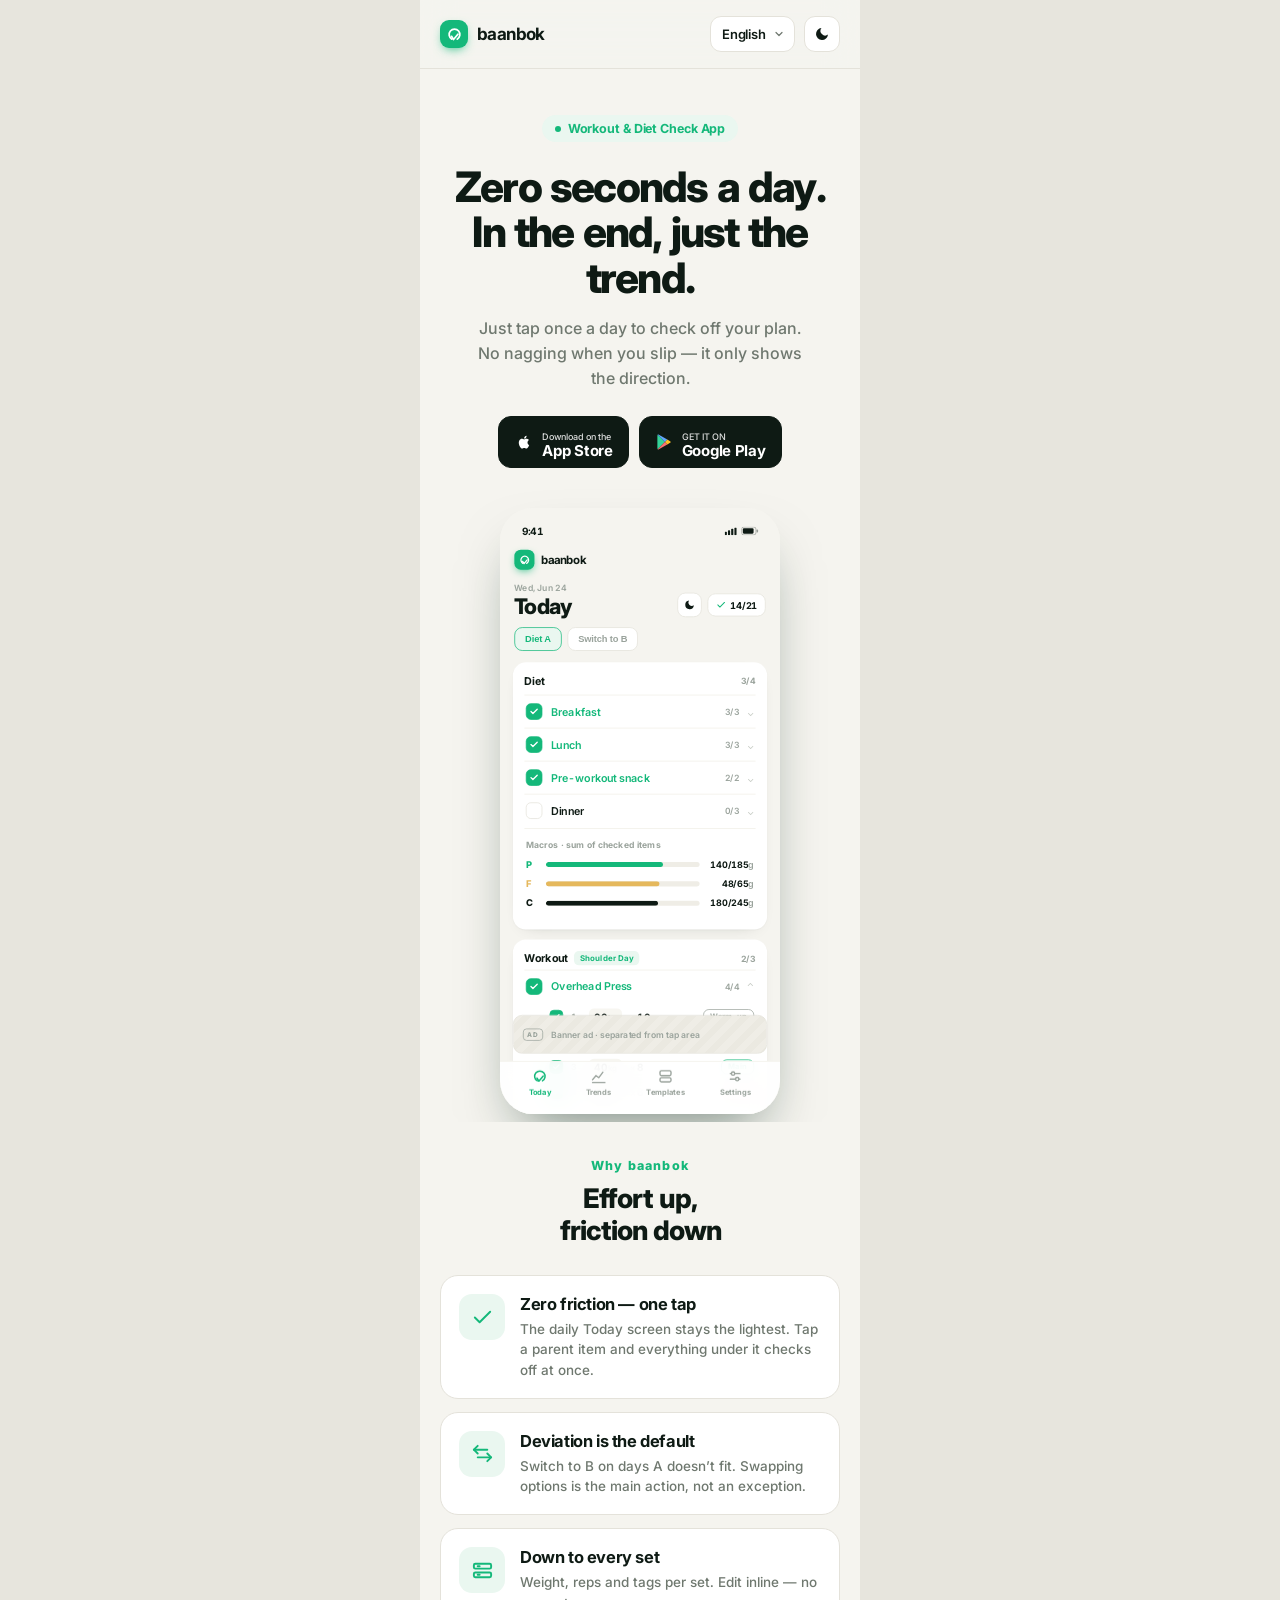
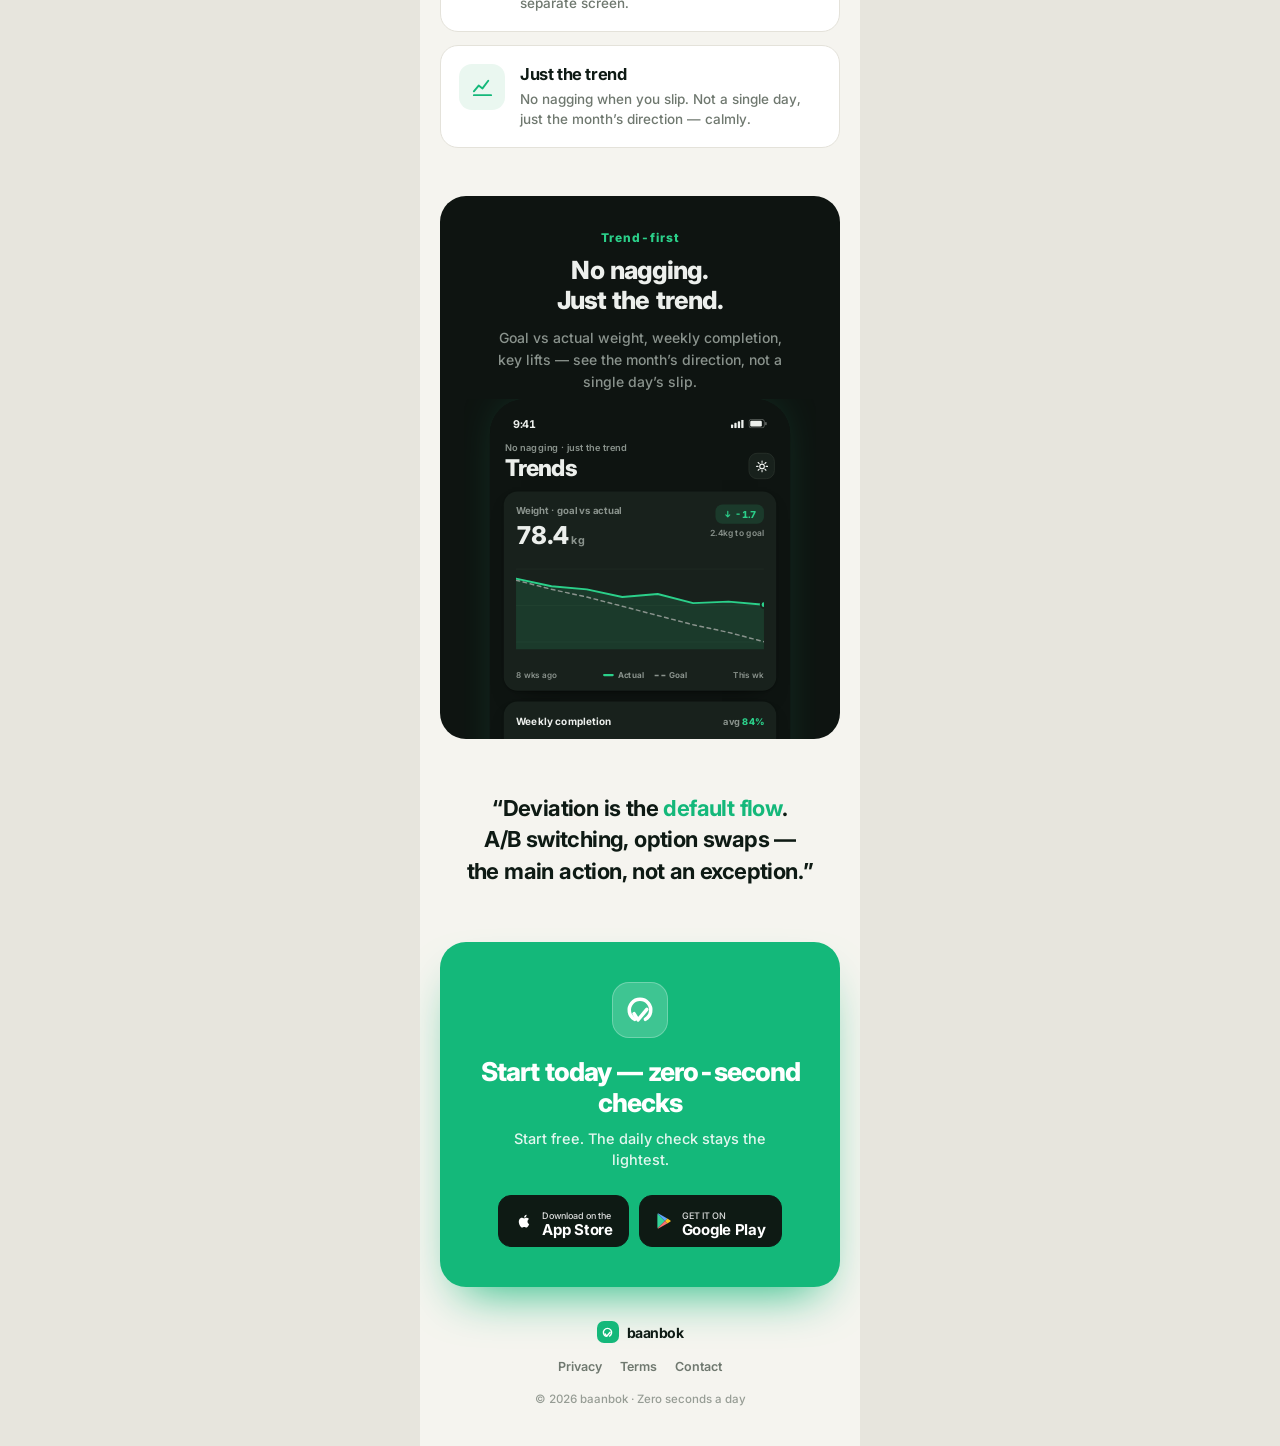
==== commit 8f3b97e6: "언어 셀렉트박스 + 영문 버전 추가 (한/영 i18n) - lang.js: 경량 i18n 엔진 — localStorage['baanbok-lang'] + 브라우저 언어 자동 감지 " ====
--- a/index.html
+++ b/index.html
@@ -31,6 +31,7 @@
   <link href="https://fonts.googleapis.com/css2?family=Inter:wght@400;500;600;700;800&display=swap" rel="stylesheet" />
   <link rel="stylesheet" href="styles.css" />
   <script src="app.js" defer></script>
+  <script src="lang.js" defer></script>
 </head>
 <body>
 <div class="page">
@@ -44,20 +45,26 @@
         </div>
         <span style="font-size:17px; font-weight:700; letter-spacing:-.6px; color:var(--ink);">baanbok</span>
       </div>
-      <button class="nav-toggle" type="button" aria-label="테마 전환" onclick="toggleTheme()" style="width:36px; height:36px; border-radius:11px; border:1px solid var(--line); background:var(--card); display:flex; align-items:center; justify-content:center; cursor:pointer; color:var(--ink);">
-        <svg class="icon-sun" width="17" height="17" viewBox="0 0 24 24" fill="none" stroke="currentColor" stroke-width="2" stroke-linecap="round"><circle cx="12" cy="12" r="4.2"/><path d="M12 2v2.6M12 19.4V22M2 12h2.6M19.4 12H22M4.9 4.9l1.9 1.9M17.2 17.2l1.9 1.9M19.1 4.9l-1.9 1.9M6.8 17.2l-1.9 1.9"/></svg>
-        <svg class="icon-moon" width="16" height="16" viewBox="0 0 24 24" fill="currentColor"><path d="M21 12.8A9 9 0 1 1 11.2 3a7 7 0 0 0 9.8 9.8z"/></svg>
-      </button>
+      <div class="nav-actions">
+        <select class="lang-select" onchange="setLang(this.value)" aria-label="Language / 언어">
+          <option value="ko">한국어</option>
+          <option value="en">English</option>
+        </select>
+        <button class="nav-toggle" type="button" aria-label="테마 전환" onclick="toggleTheme()" style="width:36px; height:36px; border-radius:11px; border:1px solid var(--line); background:var(--card); display:flex; align-items:center; justify-content:center; cursor:pointer; color:var(--ink);">
+          <svg class="icon-sun" width="17" height="17" viewBox="0 0 24 24" fill="none" stroke="currentColor" stroke-width="2" stroke-linecap="round"><circle cx="12" cy="12" r="4.2"/><path d="M12 2v2.6M12 19.4V22M2 12h2.6M19.4 12H22M4.9 4.9l1.9 1.9M17.2 17.2l1.9 1.9M19.1 4.9l-1.9 1.9M6.8 17.2l-1.9 1.9"/></svg>
+          <svg class="icon-moon" width="16" height="16" viewBox="0 0 24 24" fill="currentColor"><path d="M21 12.8A9 9 0 1 1 11.2 3a7 7 0 0 0 9.8 9.8z"/></svg>
+        </button>
+      </div>
     </div>
 
     <!-- ─── Hero ─────────────────────────────────────────────────────────── -->
     <div style="padding:46px 24px 8px; text-align:center;">
       <div style="display:inline-flex; align-items:center; gap:7px; padding:6px 13px; border-radius:20px; background:var(--greenSoft); margin-bottom:22px;">
         <span style="width:6px; height:6px; border-radius:50%; background:var(--green);"></span>
-        <span style="font-size:12.5px; font-weight:700; color:var(--green); letter-spacing:-.1px;">운동·식단 체크 앱</span>
-      </div>
-      <h1 style="font-size:42px; font-weight:800; letter-spacing:-1.8px; line-height:1.08; color:var(--ink); margin:0 0 16px; text-wrap:balance;">매일은 0초로.<br/>결국, 추세만.</h1>
-      <p style="font-size:16px; font-weight:500; line-height:1.55; color:var(--muted); margin:0 auto 26px; max-width:330px;">정해둔 계획을 매일 탭 한 번으로 체크만. 어긋나도 다그치지 않고, 방향만 보여줘요.</p>
+        <span data-i18n="hero.badge" style="font-size:12.5px; font-weight:700; color:var(--green); letter-spacing:-.1px;">운동·식단 체크 앱</span>
+      </div>
+      <h1 data-i18n-html="hero.h1" style="font-size:42px; font-weight:800; letter-spacing:-1.8px; line-height:1.08; color:var(--ink); margin:0 0 16px; text-wrap:balance;">매일은 0초로.<br/>결국, 추세만.</h1>
+      <p data-i18n="hero.sub" style="font-size:16px; font-weight:500; line-height:1.55; color:var(--muted); margin:0 auto 26px; max-width:330px;">정해둔 계획을 매일 탭 한 번으로 체크만. 어긋나도 다그치지 않고, 방향만 보여줘요.</p>
       <div style="display:flex; gap:10px; justify-content:center; margin-bottom:8px;">
         <a class="store-badge" href="#download">
           <svg width="19" height="19" viewBox="0 0 24 24" fill="currentColor"><path d="M17.05 12.04c-.02-2.05 1.68-3.03 1.75-3.08-.95-1.4-2.43-1.59-2.96-1.61-1.26-.13-2.46.74-3.1.74-.64 0-1.62-.72-2.67-.7-1.37.02-2.64.8-3.35 2.03-1.43 2.48-.37 6.15 1.02 8.16.68.98 1.49 2.08 2.55 2.04 1.02-.04 1.41-.66 2.65-.66 1.23 0 1.58.66 2.66.64 1.1-.02 1.79-1 2.46-1.99.78-1.14 1.1-2.24 1.12-2.3-.02-.01-2.15-.83-2.17-3.28zM15.1 5.96c.56-.69.94-1.63.83-2.58-.81.03-1.8.54-2.39 1.21-.52.6-.98 1.57-.86 2.49.9.07 1.83-.46 2.42-1.12z"/></svg>
@@ -95,8 +102,8 @@
               <!-- date + progress -->
               <div style="display:flex; align-items:flex-end; justify-content:space-between; margin:0 2px 14px;">
                 <div>
-                  <div style="font-size:12px; font-weight:600; color:var(--muted); letter-spacing:.2px; margin-bottom:3px;">6월 24일 · 수요일</div>
-                  <div style="font-size:30px; font-weight:800; letter-spacing:-1px; line-height:1; color:var(--ink);">오늘</div>
+                  <div data-i18n="app.date" style="font-size:12px; font-weight:600; color:var(--muted); letter-spacing:.2px; margin-bottom:3px;">6월 24일 · 수요일</div>
+                  <div data-i18n="app.today" style="font-size:30px; font-weight:800; letter-spacing:-1px; line-height:1; color:var(--ink);">오늘</div>
                 </div>
                 <div style="display:flex; align-items:center; gap:8px;">
                   <div style="width:34px; height:34px; border-radius:11px; border:1px solid var(--line); background:var(--card); display:flex; align-items:center; justify-content:center; color:var(--ink); flex:none;">
@@ -110,13 +117,13 @@
               </div>
               <!-- A/B toggle -->
               <div style="display:flex; gap:8px; margin:0 2px 16px;">
-                <button type="button" style="font-size:13px; font-weight:700; border-radius:11px; padding:8px 14px; letter-spacing:-.2px; background:var(--greenSoft); color:var(--green); border:1.4px solid var(--green);">식단 A형</button>
-                <button type="button" style="font-size:13px; font-weight:700; border-radius:11px; padding:8px 14px; letter-spacing:-.2px; background:var(--card); color:var(--muted); border:1.4px solid var(--line);">B형으로</button>
+                <button type="button" data-i18n="app.dietA" style="font-size:13px; font-weight:700; border-radius:11px; padding:8px 14px; letter-spacing:-.2px; background:var(--greenSoft); color:var(--green); border:1.4px solid var(--green);">식단 A형</button>
+                <button type="button" data-i18n="app.toB" style="font-size:13px; font-weight:700; border-radius:11px; padding:8px 14px; letter-spacing:-.2px; background:var(--card); color:var(--muted); border:1.4px solid var(--line);">B형으로</button>
               </div>
               <!-- DIET CARD -->
               <div style="background:var(--card); border-radius:18px; padding:16px 16px 6px; box-shadow:var(--shadow); margin-bottom:14px;">
                 <div style="display:flex; align-items:center; justify-content:space-between; margin-bottom:10px;">
-                  <span style="font-size:15px; font-weight:700; letter-spacing:-.3px; color:var(--ink);">식단</span>
+                  <span data-i18n="app.diet" style="font-size:15px; font-weight:700; letter-spacing:-.3px; color:var(--ink);">식단</span>
                   <span style="font-size:12px; font-weight:700; color:var(--muted);">3/4</span>
                 </div>
                 <!-- 아침 (on) -->
@@ -126,7 +133,7 @@
                       <svg width="13" height="13" viewBox="0 0 24 24" fill="none" stroke="#fff" stroke-width="3.4" stroke-linecap="round" stroke-linejoin="round"><path d="M20 6L9 17l-5-5"/></svg>
                     </div>
                     <div style="flex:1; display:flex; align-items:center; justify-content:space-between;">
-                      <span style="font-size:15px; font-weight:600; letter-spacing:-.3px; color:var(--green);">아침</span>
+                      <span data-i18n="app.breakfast" style="font-size:15px; font-weight:600; letter-spacing:-.3px; color:var(--green);">아침</span>
                       <span style="display:flex; align-items:center; gap:10px;">
                         <span style="font-size:12px; font-weight:600; color:var(--muted);">3/3</span>
                         <span style="font-size:13px; color:var(--chevron);">⌄</span>
@@ -141,7 +148,7 @@
                       <svg width="13" height="13" viewBox="0 0 24 24" fill="none" stroke="#fff" stroke-width="3.4" stroke-linecap="round" stroke-linejoin="round"><path d="M20 6L9 17l-5-5"/></svg>
                     </div>
                     <div style="flex:1; display:flex; align-items:center; justify-content:space-between;">
-                      <span style="font-size:15px; font-weight:600; letter-spacing:-.3px; color:var(--green);">점심</span>
+                      <span data-i18n="app.lunch" style="font-size:15px; font-weight:600; letter-spacing:-.3px; color:var(--green);">점심</span>
                       <span style="display:flex; align-items:center; gap:10px;">
                         <span style="font-size:12px; font-weight:600; color:var(--muted);">3/3</span>
                         <span style="font-size:13px; color:var(--chevron);">⌄</span>
@@ -156,7 +163,7 @@
                       <svg width="13" height="13" viewBox="0 0 24 24" fill="none" stroke="#fff" stroke-width="3.4" stroke-linecap="round" stroke-linejoin="round"><path d="M20 6L9 17l-5-5"/></svg>
                     </div>
                     <div style="flex:1; display:flex; align-items:center; justify-content:space-between;">
-                      <span style="font-size:15px; font-weight:600; letter-spacing:-.3px; color:var(--green);">운동 전 간식</span>
+                      <span data-i18n="app.preSnack" style="font-size:15px; font-weight:600; letter-spacing:-.3px; color:var(--green);">운동 전 간식</span>
                       <span style="display:flex; align-items:center; gap:10px;">
                         <span style="font-size:12px; font-weight:600; color:var(--muted);">2/2</span>
                         <span style="font-size:13px; color:var(--chevron);">⌄</span>
@@ -169,7 +176,7 @@
                   <div style="display:flex; align-items:center; gap:12px; padding:11px 2px;">
                     <div style="width:23px; height:23px; border-radius:7px; flex:none; background:var(--card); border:1.6px solid var(--line);"></div>
                     <div style="flex:1; display:flex; align-items:center; justify-content:space-between;">
-                      <span style="font-size:15px; font-weight:600; letter-spacing:-.3px; color:var(--ink);">저녁</span>
+                      <span data-i18n="app.dinner" style="font-size:15px; font-weight:600; letter-spacing:-.3px; color:var(--ink);">저녁</span>
                       <span style="display:flex; align-items:center; gap:10px;">
                         <span style="font-size:12px; font-weight:600; color:var(--muted);">0/3</span>
                         <span style="font-size:13px; color:var(--chevron);">⌄</span>
@@ -179,7 +186,7 @@
                 </div>
                 <!-- macros -->
                 <div style="border-top:1px solid var(--line2); margin-top:2px; padding:14px 2px 12px;">
-                  <div style="font-size:12px; font-weight:700; color:var(--muted); margin-bottom:12px; letter-spacing:.2px;">매크로 · 체크한 항목 합산</div>
+                  <div data-i18n="app.macros" style="font-size:12px; font-weight:700; color:var(--muted); margin-bottom:12px; letter-spacing:.2px;">매크로 · 체크한 항목 합산</div>
                   <div style="display:flex; align-items:center; gap:12px; margin-bottom:11px;">
                     <span style="width:16px; font-size:13px; font-weight:800; color:var(--green);">P</span>
                     <div style="flex:1; height:7px; border-radius:4px; background:var(--barTrack); overflow:hidden;"><div style="width:76%; height:100%; background:var(--green); border-radius:4px;"></div></div>
@@ -201,8 +208,8 @@
               <div style="background:var(--card); border-radius:18px; padding:16px 16px 8px; box-shadow:var(--shadow);">
                 <div style="display:flex; align-items:center; justify-content:space-between; margin-bottom:6px;">
                   <div style="display:flex; align-items:center; gap:8px;">
-                    <span style="font-size:15px; font-weight:700; letter-spacing:-.3px; color:var(--ink);">운동</span>
-                    <span style="font-size:11px; font-weight:700; color:var(--green); background:var(--greenSoft); padding:3px 8px; border-radius:7px; letter-spacing:.2px;">어깨 데이</span>
+                    <span data-i18n="app.workout" style="font-size:15px; font-weight:700; letter-spacing:-.3px; color:var(--ink);">운동</span>
+                    <span data-i18n="app.shoulderDay" style="font-size:11px; font-weight:700; color:var(--green); background:var(--greenSoft); padding:3px 8px; border-radius:7px; letter-spacing:.2px;">어깨 데이</span>
                   </div>
                   <span style="font-size:12px; font-weight:700; color:var(--muted);">2/3</span>
                 </div>
@@ -213,7 +220,7 @@
                       <svg width="13" height="13" viewBox="0 0 24 24" fill="none" stroke="#fff" stroke-width="3.4" stroke-linecap="round" stroke-linejoin="round"><path d="M20 6L9 17l-5-5"/></svg>
                     </div>
                     <div style="flex:1; display:flex; align-items:center; justify-content:space-between;">
-                      <span style="font-size:15px; font-weight:600; letter-spacing:-.3px; color:var(--green);">오버헤드프레스</span>
+                      <span data-i18n="app.ohp" style="font-size:15px; font-weight:600; letter-spacing:-.3px; color:var(--green);">오버헤드프레스</span>
                       <span style="display:flex; align-items:center; gap:10px;">
                         <span style="font-size:12px; font-weight:600; color:var(--muted);">4/4</span>
                         <span style="font-size:13px; color:var(--chevron); transform:rotate(180deg); display:inline-block;">⌄</span>
@@ -228,7 +235,7 @@
                       <span style="display:flex; align-items:baseline; gap:1px; background:var(--field); border-radius:7px; padding:3px 7px;"><span style="font-size:14px; font-weight:700; color:var(--ink);">20</span><span style="font-size:11px; font-weight:600; color:var(--muted);">kg</span></span>
                       <span style="display:flex; align-items:baseline; gap:2px;"><span style="font-size:12px; font-weight:600; color:var(--chevron);">×</span><span style="font-size:14px; font-weight:700; color:var(--ink);">10</span></span>
                       <span style="flex:1;"></span>
-                      <span style="font-size:10.5px; font-weight:700; padding:3px 9px; border-radius:8px; border:1.2px solid var(--warmup); color:var(--warmup);">웜업</span>
+                      <span data-i18n="app.warmup" style="font-size:10.5px; font-weight:700; padding:3px 9px; border-radius:8px; border:1.2px solid var(--warmup); color:var(--warmup);">웜업</span>
                     </div>
                     <div style="display:flex; align-items:center; gap:11px; padding:6px 0;">
                       <div style="width:19px; height:19px; border-radius:6px; flex:none; display:flex; align-items:center; justify-content:center; background:var(--green); border:1.6px solid var(--green);"><svg width="11" height="11" viewBox="0 0 24 24" fill="none" stroke="#fff" stroke-width="3.6" stroke-linecap="round" stroke-linejoin="round"><path d="M20 6L9 17l-5-5"/></svg></div>
@@ -236,7 +243,7 @@
                       <span style="display:flex; align-items:baseline; gap:1px; background:var(--field); border-radius:7px; padding:3px 7px;"><span style="font-size:14px; font-weight:700; color:var(--ink);">40</span><span style="font-size:11px; font-weight:600; color:var(--muted);">kg</span></span>
                       <span style="display:flex; align-items:baseline; gap:2px;"><span style="font-size:12px; font-weight:600; color:var(--chevron);">×</span><span style="font-size:14px; font-weight:700; color:var(--ink);">8</span></span>
                       <span style="flex:1;"></span>
-                      <span style="font-size:10.5px; font-weight:700; padding:3px 9px; border-radius:8px; border:1.2px solid var(--green); color:var(--green);">메인</span>
+                      <span data-i18n="app.main" style="font-size:10.5px; font-weight:700; padding:3px 9px; border-radius:8px; border:1.2px solid var(--green); color:var(--green);">메인</span>
                     </div>
                     <div style="display:flex; align-items:center; gap:11px; padding:6px 0;">
                       <div style="width:19px; height:19px; border-radius:6px; flex:none; display:flex; align-items:center; justify-content:center; background:var(--green); border:1.6px solid var(--green);"><svg width="11" height="11" viewBox="0 0 24 24" fill="none" stroke="#fff" stroke-width="3.6" stroke-linecap="round" stroke-linejoin="round"><path d="M20 6L9 17l-5-5"/></svg></div>
@@ -244,7 +251,7 @@
                       <span style="display:flex; align-items:baseline; gap:1px; background:var(--field); border-radius:7px; padding:3px 7px;"><span style="font-size:14px; font-weight:700; color:var(--ink);">40</span><span style="font-size:11px; font-weight:600; color:var(--muted);">kg</span></span>
                       <span style="display:flex; align-items:baseline; gap:2px;"><span style="font-size:12px; font-weight:600; color:var(--chevron);">×</span><span style="font-size:14px; font-weight:700; color:var(--ink);">8</span></span>
                       <span style="flex:1;"></span>
-                      <span style="font-size:10.5px; font-weight:700; padding:3px 9px; border-radius:8px; border:1.2px solid var(--green); color:var(--green);">메인</span>
+                      <span data-i18n="app.main" style="font-size:10.5px; font-weight:700; padding:3px 9px; border-radius:8px; border:1.2px solid var(--green); color:var(--green);">메인</span>
                     </div>
                     <div style="display:flex; align-items:center; gap:11px; padding:6px 0;">
                       <div style="width:19px; height:19px; border-radius:6px; flex:none; display:flex; align-items:center; justify-content:center; background:var(--green); border:1.6px solid var(--green);"><svg width="11" height="11" viewBox="0 0 24 24" fill="none" stroke="#fff" stroke-width="3.6" stroke-linecap="round" stroke-linejoin="round"><path d="M20 6L9 17l-5-5"/></svg></div>
@@ -252,12 +259,12 @@
                       <span style="display:flex; align-items:baseline; gap:1px; background:var(--field); border-radius:7px; padding:3px 7px;"><span style="font-size:14px; font-weight:700; color:var(--ink);">35</span><span style="font-size:11px; font-weight:600; color:var(--muted);">kg</span></span>
                       <span style="display:flex; align-items:baseline; gap:2px;"><span style="font-size:12px; font-weight:600; color:var(--chevron);">×</span><span style="font-size:14px; font-weight:700; color:var(--ink);">6</span></span>
                       <span style="flex:1;"></span>
-                      <span style="font-size:10.5px; font-weight:700; padding:3px 9px; border-radius:8px; border:1.2px solid var(--coral); color:var(--coral);">드랍</span>
+                      <span data-i18n="app.drop" style="font-size:10.5px; font-weight:700; padding:3px 9px; border-radius:8px; border:1.2px solid var(--coral); color:var(--coral);">드랍</span>
                     </div>
                     <div style="display:flex; align-items:center; gap:7px; margin-top:8px; padding-top:9px; border-top:1px dashed var(--line2);">
-                      <span style="font-size:11px; font-weight:600; color:var(--muted);">실볼륨 · 웜업 제외</span>
+                      <span data-i18n="app.volume" style="font-size:11px; font-weight:600; color:var(--muted);">실볼륨 · 웜업 제외</span>
                       <span style="flex:1;"></span>
-                      <span style="font-size:12.5px; font-weight:700; color:var(--ink);">3세트 · 850kg</span>
+                      <span data-i18n="app.volumeVal" style="font-size:12.5px; font-weight:700; color:var(--ink);">3세트 · 850kg</span>
                     </div>
                   </div>
                 </div>
@@ -268,7 +275,7 @@
                       <svg width="13" height="13" viewBox="0 0 24 24" fill="none" stroke="#fff" stroke-width="3.4" stroke-linecap="round" stroke-linejoin="round"><path d="M20 6L9 17l-5-5"/></svg>
                     </div>
                     <div style="flex:1; display:flex; align-items:center; justify-content:space-between;">
-                      <span style="font-size:15px; font-weight:600; letter-spacing:-.3px; color:var(--green);">사이드 레터럴</span>
+                      <span data-i18n="app.lateral" style="font-size:15px; font-weight:600; letter-spacing:-.3px; color:var(--green);">사이드 레터럴</span>
                       <span style="display:flex; align-items:center; gap:10px;">
                         <span style="font-size:12px; font-weight:600; color:var(--muted);">2/2</span>
                         <span style="font-size:13px; color:var(--chevron);">⌄</span>
@@ -281,7 +288,7 @@
                   <div style="display:flex; align-items:center; gap:12px; padding:11px 2px;">
                     <div style="width:23px; height:23px; border-radius:7px; flex:none; background:var(--card); border:1.6px solid var(--line);"></div>
                     <div style="flex:1; display:flex; align-items:center; justify-content:space-between;">
-                      <span style="font-size:15px; font-weight:600; letter-spacing:-.3px; color:var(--ink);">인클라인 프레스</span>
+                      <span data-i18n="app.incline" style="font-size:15px; font-weight:600; letter-spacing:-.3px; color:var(--ink);">인클라인 프레스</span>
                       <span style="display:flex; align-items:center; gap:10px;">
                         <span style="font-size:12px; font-weight:600; color:var(--muted);">0/4</span>
                         <span style="font-size:13px; color:var(--chevron);">⌄</span>
@@ -295,24 +302,24 @@
             <div style="position:absolute; left:0; right:0; bottom:0; z-index:20;">
               <div style="margin:0 18px 10px; height:54px; border-radius:13px; background:repeating-linear-gradient(135deg,var(--bannerA),var(--bannerA) 9px,var(--bannerB) 9px,var(--bannerB) 18px); border:1px solid var(--bannerBorder); display:flex; align-items:center; gap:11px; padding:0 13px;">
                 <span style="font-size:9px; font-weight:800; letter-spacing:1px; color:var(--muted); border:1.2px solid var(--muted); border-radius:5px; padding:2px 5px;">AD</span>
-                <span style="font-size:12px; font-weight:600; color:var(--muted);">배너 광고 · 탭 영역과 분리</span>
+                <span data-i18n="app.bannerNote" style="font-size:12px; font-weight:600; color:var(--muted);">배너 광고 · 탭 영역과 분리</span>
               </div>
               <div style="background:var(--tab); backdrop-filter:blur(18px); -webkit-backdrop-filter:blur(18px); border-top:1px solid var(--line2); padding:9px 16px 24px; display:flex; justify-content:space-around;">
                 <div style="display:flex; flex-direction:column; align-items:center; gap:4px;">
                   <svg width="23" height="23" viewBox="0 0 120 120" fill="none" stroke="var(--green)" stroke-width="11" stroke-linecap="round" stroke-linejoin="round"><path d="M 41 92.9 A 38 38 0 1 1 79 92.9"/><path d="M 39 73 L 53 95 L 84 58"/></svg>
-                  <span style="font-size:10.5px; font-weight:700; color:var(--green);">오늘</span>
+                  <span data-i18n="tab.today" style="font-size:10.5px; font-weight:700; color:var(--green);">오늘</span>
                 </div>
                 <div style="display:flex; flex-direction:column; align-items:center; gap:4px;">
                   <svg width="23" height="23" viewBox="0 0 24 24" fill="none" stroke="var(--muted)" stroke-width="2" stroke-linecap="round" stroke-linejoin="round"><path d="M3 17l5-6 4 3 6-8"/><path d="M3 21h18"/></svg>
-                  <span style="font-size:10.5px; font-weight:700; color:var(--muted);">추세</span>
+                  <span data-i18n="tab.trends" style="font-size:10.5px; font-weight:700; color:var(--muted);">추세</span>
                 </div>
                 <div style="display:flex; flex-direction:column; align-items:center; gap:4px;">
                   <svg width="23" height="23" viewBox="0 0 24 24" fill="none" stroke="var(--muted)" stroke-width="2" stroke-linecap="round" stroke-linejoin="round"><rect x="4" y="4" width="16" height="7" rx="2"/><rect x="4" y="14" width="16" height="6" rx="2"/></svg>
-                  <span style="font-size:10.5px; font-weight:700; color:var(--muted);">템플릿</span>
+                  <span data-i18n="tab.templates" style="font-size:10.5px; font-weight:700; color:var(--muted);">템플릿</span>
                 </div>
                 <div style="display:flex; flex-direction:column; align-items:center; gap:4px;">
                   <svg width="23" height="23" viewBox="0 0 24 24" fill="none" stroke="var(--muted)" stroke-width="2" stroke-linecap="round" stroke-linejoin="round"><path d="M5 8h14"/><circle cx="9" cy="8" r="2.4" fill="var(--card)"/><path d="M5 16h14"/><circle cx="15" cy="16" r="2.4" fill="var(--card)"/></svg>
-                  <span style="font-size:10.5px; font-weight:700; color:var(--muted);">설정</span>
+                  <span data-i18n="tab.settings" style="font-size:10.5px; font-weight:700; color:var(--muted);">설정</span>
                 </div>
               </div>
             </div>
@@ -325,8 +332,8 @@
     <!-- ─── Features ─────────────────────────────────────────────────────── -->
     <div style="padding:36px 20px 8px;">
       <div style="text-align:center; margin-bottom:28px;">
-        <div style="font-size:12.5px; font-weight:800; letter-spacing:1.2px; color:var(--green); margin-bottom:10px;">왜 baanbok 인가</div>
-        <h2 style="font-size:27px; font-weight:800; letter-spacing:-1px; color:var(--ink); margin:0; line-height:1.18; text-wrap:balance;">노동은 위로,<br/>매일은 아래로</h2>
+        <div data-i18n="feat.eyebrow" style="font-size:12.5px; font-weight:800; letter-spacing:1.2px; color:var(--green); margin-bottom:10px;">왜 baanbok 인가</div>
+        <h2 data-i18n-html="feat.h2" style="font-size:27px; font-weight:800; letter-spacing:-1px; color:var(--ink); margin:0; line-height:1.18; text-wrap:balance;">노동은 위로,<br/>매일은 아래로</h2>
       </div>
       <div style="display:flex; flex-direction:column; gap:13px;">
         <!-- 1 -->
@@ -335,8 +342,8 @@
             <svg width="23" height="23" viewBox="0 0 24 24" fill="none" stroke="currentColor" stroke-width="2" stroke-linecap="round" stroke-linejoin="round"><path d="M20 6L9 17l-5-5"/></svg>
           </div>
           <div style="flex:1; min-width:0;">
-            <div style="font-size:16.5px; font-weight:700; letter-spacing:-.4px; color:var(--ink); margin-bottom:5px;">마찰 0 — 탭 한 번</div>
-            <div style="font-size:13.5px; font-weight:500; line-height:1.5; color:var(--muted);">매일 쓰는 오늘 화면은 가장 가볍게. 상위 항목을 누르면 하위까지 한 번에 체크돼요.</div>
+            <div data-i18n="feat.1.t" style="font-size:16.5px; font-weight:700; letter-spacing:-.4px; color:var(--ink); margin-bottom:5px;">마찰 0 — 탭 한 번</div>
+            <div data-i18n="feat.1.b" style="font-size:13.5px; font-weight:500; line-height:1.5; color:var(--muted);">매일 쓰는 오늘 화면은 가장 가볍게. 상위 항목을 누르면 하위까지 한 번에 체크돼요.</div>
           </div>
         </div>
         <!-- 2 -->
@@ -345,8 +352,8 @@
             <svg width="23" height="23" viewBox="0 0 24 24" fill="none" stroke="currentColor" stroke-width="2" stroke-linecap="round" stroke-linejoin="round"><path d="M7 4L3 8l4 4"/><path d="M3 8h14"/><path d="M17 20l4-4-4-4"/><path d="M21 16H7"/></svg>
           </div>
           <div style="flex:1; min-width:0;">
-            <div style="font-size:16.5px; font-weight:700; letter-spacing:-.4px; color:var(--ink); margin-bottom:5px;">어긋남이 기본</div>
-            <div style="font-size:13.5px; font-weight:500; line-height:1.5; color:var(--muted);">A형이 안 맞는 날은 B로. 옵션 교체가 예외가 아니라 메인 동작이에요.</div>
+            <div data-i18n="feat.2.t" style="font-size:16.5px; font-weight:700; letter-spacing:-.4px; color:var(--ink); margin-bottom:5px;">어긋남이 기본</div>
+            <div data-i18n="feat.2.b" style="font-size:13.5px; font-weight:500; line-height:1.5; color:var(--muted);">A형이 안 맞는 날은 B로. 옵션 교체가 예외가 아니라 메인 동작이에요.</div>
           </div>
         </div>
         <!-- 3 -->
@@ -355,8 +362,8 @@
             <svg width="23" height="23" viewBox="0 0 24 24" fill="none" stroke="currentColor" stroke-width="2" stroke-linecap="round" stroke-linejoin="round"><rect x="3" y="5" width="18" height="5" rx="1.5"/><rect x="3" y="14" width="18" height="5" rx="1.5"/><path d="M7 7.5h2M7 16.5h2"/></svg>
           </div>
           <div style="flex:1; min-width:0;">
-            <div style="font-size:16.5px; font-weight:700; letter-spacing:-.4px; color:var(--ink); margin-bottom:5px;">세트까지 그대로</div>
-            <div style="font-size:13.5px; font-weight:500; line-height:1.5; color:var(--muted);">무게·횟수·태그를 세트별로. 별도 화면 없이 인라인으로 바로 수정해요.</div>
+            <div data-i18n="feat.3.t" style="font-size:16.5px; font-weight:700; letter-spacing:-.4px; color:var(--ink); margin-bottom:5px;">세트까지 그대로</div>
+            <div data-i18n="feat.3.b" style="font-size:13.5px; font-weight:500; line-height:1.5; color:var(--muted);">무게·횟수·태그를 세트별로. 별도 화면 없이 인라인으로 바로 수정해요.</div>
           </div>
         </div>
         <!-- 4 -->
@@ -365,8 +372,8 @@
             <svg width="23" height="23" viewBox="0 0 24 24" fill="none" stroke="currentColor" stroke-width="2" stroke-linecap="round" stroke-linejoin="round"><path d="M3 17l5-6 4 3 6-8"/><path d="M3 21h18"/></svg>
           </div>
           <div style="flex:1; min-width:0;">
-            <div style="font-size:16.5px; font-weight:700; letter-spacing:-.4px; color:var(--ink); margin-bottom:5px;">추세만 봅니다</div>
-            <div style="font-size:13.5px; font-weight:500; line-height:1.5; color:var(--muted);">어긋나도 다그치지 않아요. 하루가 아니라 한 달의 방향만 차분하게.</div>
+            <div data-i18n="feat.4.t" style="font-size:16.5px; font-weight:700; letter-spacing:-.4px; color:var(--ink); margin-bottom:5px;">추세만 봅니다</div>
+            <div data-i18n="feat.4.b" style="font-size:13.5px; font-weight:500; line-height:1.5; color:var(--muted);">어긋나도 다그치지 않아요. 하루가 아니라 한 달의 방향만 차분하게.</div>
           </div>
         </div>
       </div>
@@ -376,9 +383,9 @@
     <div style="padding:40px 20px 8px;">
       <div style="background:#0E1411; border-radius:26px; padding:34px 24px 0; overflow:hidden; position:relative;">
         <div style="text-align:center;">
-          <div style="font-size:12px; font-weight:800; letter-spacing:1px; color:#2BD08A; margin-bottom:10px;">추세 중심</div>
-          <h3 style="font-size:25px; font-weight:800; letter-spacing:-.9px; color:#ECEFEC; margin:0 0 12px; line-height:1.2;">다그치지 않아요.<br/>추세만 봅니다</h3>
-          <p style="font-size:14px; font-weight:500; line-height:1.55; color:#8A938D; margin:0 auto 4px; max-width:300px;">목표 대비 실제 체중, 주간 달성률, 핵심 중량까지 — 하루의 어긋남이 아니라 한 달의 방향을 봅니다.</p>
+          <div data-i18n="tr.eyebrow" style="font-size:12px; font-weight:800; letter-spacing:1px; color:#2BD08A; margin-bottom:10px;">추세 중심</div>
+          <h3 data-i18n-html="tr.h3" style="font-size:25px; font-weight:800; letter-spacing:-.9px; color:#ECEFEC; margin:0 0 12px; line-height:1.2;">다그치지 않아요.<br/>추세만 봅니다</h3>
+          <p data-i18n="tr.p" style="font-size:14px; font-weight:500; line-height:1.55; color:#8A938D; margin:0 auto 4px; max-width:300px;">목표 대비 실제 체중, 주간 달성률, 핵심 중량까지 — 하루의 어긋남이 아니라 한 달의 방향을 봅니다.</p>
         </div>
         <div style="display:flex; justify-content:center; margin-top:6px; height:340px; overflow:hidden;">
           <div style="width:300px; position:relative;">
@@ -395,8 +402,8 @@
                 <div class="screen-scroll" style="padding:54px 18px 110px;">
                   <div style="display:flex; align-items:flex-end; justify-content:space-between; margin:2px 2px 4px;">
                     <div>
-                      <div style="font-size:12px; font-weight:600; color:var(--muted); letter-spacing:.2px; margin-bottom:3px;">다그치지 않아요 · 추세만 봅니다</div>
-                      <div style="font-size:30px; font-weight:800; letter-spacing:-1px; line-height:1; color:var(--ink);">추세</div>
+                      <div data-i18n="tr.subtitle" style="font-size:12px; font-weight:600; color:var(--muted); letter-spacing:.2px; margin-bottom:3px;">다그치지 않아요 · 추세만 봅니다</div>
+                      <div data-i18n="tr.trends" style="font-size:30px; font-weight:800; letter-spacing:-1px; line-height:1; color:var(--ink);">추세</div>
                     </div>
                     <div style="width:34px; height:34px; border-radius:11px; border:1px solid var(--line); background:var(--card); display:flex; align-items:center; justify-content:center; color:var(--ink); flex:none;">
                       <svg width="17" height="17" viewBox="0 0 24 24" fill="none" stroke="currentColor" stroke-width="2" stroke-linecap="round"><circle cx="12" cy="12" r="4.2"/><path d="M12 2v2.6M12 19.4V22M2 12h2.6M19.4 12H22M4.9 4.9l1.9 1.9M17.2 17.2l1.9 1.9M19.1 4.9l-1.9 1.9M6.8 17.2l-1.9 1.9"/></svg>
@@ -406,7 +413,7 @@
                   <div style="background:var(--card); border-radius:18px; box-shadow:var(--shadow); padding:17px 16px 14px; margin:16px 0 14px;">
                     <div style="display:flex; align-items:flex-start; justify-content:space-between; margin-bottom:4px;">
                       <div>
-                        <div style="font-size:12.5px; font-weight:700; color:var(--muted); margin-bottom:5px;">체중 · 목표 vs 실제</div>
+                        <div data-i18n="tr.weight" style="font-size:12.5px; font-weight:700; color:var(--muted); margin-bottom:5px;">체중 · 목표 vs 실제</div>
                         <div style="display:flex; align-items:baseline; gap:4px;">
                           <span style="font-size:32px; font-weight:800; letter-spacing:-1px; color:var(--ink);">78.4</span>
                           <span style="font-size:14px; font-weight:700; color:var(--muted);">kg</span>
@@ -417,7 +424,7 @@
                           <svg width="12" height="12" viewBox="0 0 24 24" fill="none" stroke="var(--green)" stroke-width="3" stroke-linecap="round" stroke-linejoin="round"><path d="M7 13l5 5 5-5M12 18V4"/></svg>
                           <span style="font-size:12.5px; font-weight:800; color:var(--green);">-1.7</span>
                         </div>
-                        <div style="font-size:11px; font-weight:600; color:var(--muted); margin-top:5px;">목표까지 2.4kg</div>
+                        <div data-i18n="tr.toGoal" style="font-size:11px; font-weight:600; color:var(--muted); margin-top:5px;">목표까지 2.4kg</div>
                       </div>
                     </div>
                     <svg viewBox="0 0 340 150" style="width:100%; height:auto; display:block; margin-top:6px;" preserveAspectRatio="none">
@@ -430,40 +437,40 @@
                       <circle cx="340.0" cy="68.8" r="4.5" fill="var(--green)" stroke="var(--card)" stroke-width="2.5"/>
                     </svg>
                     <div style="display:flex; align-items:center; justify-content:space-between; margin-top:8px;">
-                      <span style="font-size:10.5px; font-weight:600; color:var(--muted);">8주 전</span>
+                      <span data-i18n="tr.8wago" style="font-size:10.5px; font-weight:600; color:var(--muted);">8주 전</span>
                       <div style="display:flex; gap:14px;">
-                        <span style="display:flex; align-items:center; gap:5px; font-size:10.5px; font-weight:700; color:var(--muted);"><span style="width:14px; height:2.6px; border-radius:2px; background:var(--green);"></span>실제</span>
-                        <span style="display:flex; align-items:center; gap:5px; font-size:10.5px; font-weight:700; color:var(--muted);"><span style="width:14px; height:0; border-top:2px dashed var(--muted);"></span>목표</span>
+                        <span style="display:flex; align-items:center; gap:5px; font-size:10.5px; font-weight:700; color:var(--muted);"><span style="width:14px; height:2.6px; border-radius:2px; background:var(--green);"></span><span data-i18n="tr.actual">실제</span></span>
+                        <span style="display:flex; align-items:center; gap:5px; font-size:10.5px; font-weight:700; color:var(--muted);"><span style="width:14px; height:0; border-top:2px dashed var(--muted);"></span><span data-i18n="tr.goal">목표</span></span>
                       </div>
-                      <span style="font-size:10.5px; font-weight:600; color:var(--muted);">이번주</span>
+                      <span data-i18n="tr.thisWk" style="font-size:10.5px; font-weight:600; color:var(--muted);">이번주</span>
                     </div>
                   </div>
                   <!-- weekly achievement -->
                   <div style="background:var(--card); border-radius:18px; box-shadow:var(--shadow); padding:17px 16px 16px; margin-bottom:14px;">
                     <div style="display:flex; align-items:center; justify-content:space-between; margin-bottom:14px;">
-                      <span style="font-size:13px; font-weight:700; color:var(--ink);">주간 달성률</span>
-                      <span style="font-size:12px; font-weight:700; color:var(--muted);">평균 <span style="color:var(--green); font-weight:800;">84%</span></span>
+                      <span data-i18n="tr.weekly" style="font-size:13px; font-weight:700; color:var(--ink);">주간 달성률</span>
+                      <span style="font-size:12px; font-weight:700; color:var(--muted);"><span data-i18n="tr.avg">평균</span> <span style="color:var(--green); font-weight:800;">84%</span></span>
                     </div>
                     <div style="display:flex; align-items:flex-end; justify-content:space-between; height:124px; gap:7px;">
-                      <div style="flex:1; display:flex; flex-direction:column; align-items:center; gap:7px; height:100%; justify-content:flex-end;"><span style="font-size:9.5px; font-weight:700; color:var(--muted);">86</span><div style="width:100%; border-radius:5px 5px 3px 3px; background:rgba(43,208,138,0.45); height:62px;"></div><span style="font-size:9.5px; font-weight:600; color:var(--muted);">8주</span></div>
-                      <div style="flex:1; display:flex; flex-direction:column; align-items:center; gap:7px; height:100%; justify-content:flex-end;"><span style="font-size:9.5px; font-weight:700; color:var(--muted);">71</span><div style="width:100%; border-radius:5px 5px 3px 3px; background:rgba(43,208,138,0.45); height:51px;"></div><span style="font-size:9.5px; font-weight:600; color:var(--muted);">7주</span></div>
-                      <div style="flex:1; display:flex; flex-direction:column; align-items:center; gap:7px; height:100%; justify-content:flex-end;"><span style="font-size:9.5px; font-weight:700; color:var(--muted);">93</span><div style="width:100%; border-radius:5px 5px 3px 3px; background:rgba(43,208,138,0.45); height:67px;"></div><span style="font-size:9.5px; font-weight:600; color:var(--muted);">6주</span></div>
-                      <div style="flex:1; display:flex; flex-direction:column; align-items:center; gap:7px; height:100%; justify-content:flex-end;"><span style="font-size:9.5px; font-weight:700; color:var(--muted);">100</span><div style="width:100%; border-radius:5px 5px 3px 3px; background:rgba(43,208,138,0.45); height:72px;"></div><span style="font-size:9.5px; font-weight:600; color:var(--muted);">5주</span></div>
-                      <div style="flex:1; display:flex; flex-direction:column; align-items:center; gap:7px; height:100%; justify-content:flex-end;"><span style="font-size:9.5px; font-weight:700; color:var(--muted);">64</span><div style="width:100%; border-radius:5px 5px 3px 3px; background:rgba(43,208,138,0.45); height:46px;"></div><span style="font-size:9.5px; font-weight:600; color:var(--muted);">4주</span></div>
-                      <div style="flex:1; display:flex; flex-direction:column; align-items:center; gap:7px; height:100%; justify-content:flex-end;"><span style="font-size:9.5px; font-weight:700; color:var(--muted);">88</span><div style="width:100%; border-radius:5px 5px 3px 3px; background:rgba(43,208,138,0.45); height:63px;"></div><span style="font-size:9.5px; font-weight:600; color:var(--muted);">3주</span></div>
-                      <div style="flex:1; display:flex; flex-direction:column; align-items:center; gap:7px; height:100%; justify-content:flex-end;"><span style="font-size:9.5px; font-weight:700; color:var(--muted);">79</span><div style="width:100%; border-radius:5px 5px 3px 3px; background:rgba(43,208,138,0.45); height:57px;"></div><span style="font-size:9.5px; font-weight:600; color:var(--muted);">2주</span></div>
-                      <div style="flex:1; display:flex; flex-direction:column; align-items:center; gap:7px; height:100%; justify-content:flex-end;"><span style="font-size:9.5px; font-weight:700; color:var(--green);">92</span><div style="width:100%; border-radius:5px 5px 3px 3px; background:var(--green); height:66px;"></div><span style="font-size:9.5px; font-weight:600; color:var(--ink);">이번주</span></div>
+                      <div style="flex:1; display:flex; flex-direction:column; align-items:center; gap:7px; height:100%; justify-content:flex-end;"><span style="font-size:9.5px; font-weight:700; color:var(--muted);">86</span><div style="width:100%; border-radius:5px 5px 3px 3px; background:rgba(43,208,138,0.45); height:62px;"></div><span data-i18n="tr.bar8" style="font-size:9.5px; font-weight:600; color:var(--muted);">8주</span></div>
+                      <div style="flex:1; display:flex; flex-direction:column; align-items:center; gap:7px; height:100%; justify-content:flex-end;"><span style="font-size:9.5px; font-weight:700; color:var(--muted);">71</span><div style="width:100%; border-radius:5px 5px 3px 3px; background:rgba(43,208,138,0.45); height:51px;"></div><span data-i18n="tr.bar7" style="font-size:9.5px; font-weight:600; color:var(--muted);">7주</span></div>
+                      <div style="flex:1; display:flex; flex-direction:column; align-items:center; gap:7px; height:100%; justify-content:flex-end;"><span style="font-size:9.5px; font-weight:700; color:var(--muted);">93</span><div style="width:100%; border-radius:5px 5px 3px 3px; background:rgba(43,208,138,0.45); height:67px;"></div><span data-i18n="tr.bar6" style="font-size:9.5px; font-weight:600; color:var(--muted);">6주</span></div>
+                      <div style="flex:1; display:flex; flex-direction:column; align-items:center; gap:7px; height:100%; justify-content:flex-end;"><span style="font-size:9.5px; font-weight:700; color:var(--muted);">100</span><div style="width:100%; border-radius:5px 5px 3px 3px; background:rgba(43,208,138,0.45); height:72px;"></div><span data-i18n="tr.bar5" style="font-size:9.5px; font-weight:600; color:var(--muted);">5주</span></div>
+                      <div style="flex:1; display:flex; flex-direction:column; align-items:center; gap:7px; height:100%; justify-content:flex-end;"><span style="font-size:9.5px; font-weight:700; color:var(--muted);">64</span><div style="width:100%; border-radius:5px 5px 3px 3px; background:rgba(43,208,138,0.45); height:46px;"></div><span data-i18n="tr.bar4" style="font-size:9.5px; font-weight:600; color:var(--muted);">4주</span></div>
+                      <div style="flex:1; display:flex; flex-direction:column; align-items:center; gap:7px; height:100%; justify-content:flex-end;"><span style="font-size:9.5px; font-weight:700; color:var(--muted);">88</span><div style="width:100%; border-radius:5px 5px 3px 3px; background:rgba(43,208,138,0.45); height:63px;"></div><span data-i18n="tr.bar3" style="font-size:9.5px; font-weight:600; color:var(--muted);">3주</span></div>
+                      <div style="flex:1; display:flex; flex-direction:column; align-items:center; gap:7px; height:100%; justify-content:flex-end;"><span style="font-size:9.5px; font-weight:700; color:var(--muted);">79</span><div style="width:100%; border-radius:5px 5px 3px 3px; background:rgba(43,208,138,0.45); height:57px;"></div><span data-i18n="tr.bar2" style="font-size:9.5px; font-weight:600; color:var(--muted);">2주</span></div>
+                      <div style="flex:1; display:flex; flex-direction:column; align-items:center; gap:7px; height:100%; justify-content:flex-end;"><span style="font-size:9.5px; font-weight:700; color:var(--green);">92</span><div style="width:100%; border-radius:5px 5px 3px 3px; background:var(--green); height:66px;"></div><span data-i18n="tr.barNow" style="font-size:9.5px; font-weight:600; color:var(--ink);">이번주</span></div>
                     </div>
                   </div>
                   <!-- stats -->
                   <div style="display:flex; gap:12px;">
                     <div style="flex:1; background:var(--card); border-radius:16px; box-shadow:var(--shadow); padding:15px;">
-                      <div style="font-size:11.5px; font-weight:700; color:var(--muted); margin-bottom:9px;">허리둘레</div>
+                      <div data-i18n="tr.waist" style="font-size:11.5px; font-weight:700; color:var(--muted); margin-bottom:9px;">허리둘레</div>
                       <div style="display:flex; align-items:baseline; gap:3px;"><span style="font-size:23px; font-weight:800; letter-spacing:-.6px; color:var(--ink);">82.0</span><span style="font-size:12px; font-weight:700; color:var(--muted);">cm</span></div>
                       <div style="display:inline-flex; align-items:center; gap:3px; margin-top:8px; font-size:11.5px; font-weight:800; color:var(--green);"><span>▼</span><span>3.0cm</span></div>
                     </div>
                     <div style="flex:1; background:var(--card); border-radius:16px; box-shadow:var(--shadow); padding:15px;">
-                      <div style="font-size:11.5px; font-weight:700; color:var(--muted); margin-bottom:9px;">오버헤드프레스</div>
+                      <div data-i18n="tr.ohp" style="font-size:11.5px; font-weight:700; color:var(--muted); margin-bottom:9px;">오버헤드프레스</div>
                       <div style="display:flex; align-items:baseline; gap:3px;"><span style="font-size:23px; font-weight:800; letter-spacing:-.6px; color:var(--ink);">40</span><span style="font-size:12px; font-weight:700; color:var(--muted);">kg</span></div>
                       <div style="display:inline-flex; align-items:center; gap:3px; margin-top:8px; font-size:11.5px; font-weight:800; color:var(--green);"><span>▲</span><span>5kg</span></div>
                     </div>
@@ -474,19 +481,19 @@
                   <div style="background:var(--tab); backdrop-filter:blur(18px); -webkit-backdrop-filter:blur(18px); border-top:1px solid var(--line2); padding:9px 16px 24px; display:flex; justify-content:space-around;">
                     <div style="display:flex; flex-direction:column; align-items:center; gap:4px;">
                       <svg width="23" height="23" viewBox="0 0 120 120" fill="none" stroke="var(--muted)" stroke-width="11" stroke-linecap="round" stroke-linejoin="round"><path d="M 41 92.9 A 38 38 0 1 1 79 92.9"/><path d="M 39 73 L 53 95 L 84 58"/></svg>
-                      <span style="font-size:10.5px; font-weight:700; color:var(--muted);">오늘</span>
+                      <span data-i18n="tab.today" style="font-size:10.5px; font-weight:700; color:var(--muted);">오늘</span>
                     </div>
                     <div style="display:flex; flex-direction:column; align-items:center; gap:4px;">
                       <svg width="23" height="23" viewBox="0 0 24 24" fill="none" stroke="var(--green)" stroke-width="2" stroke-linecap="round" stroke-linejoin="round"><path d="M3 17l5-6 4 3 6-8"/><path d="M3 21h18"/></svg>
-                      <span style="font-size:10.5px; font-weight:700; color:var(--green);">추세</span>
+                      <span data-i18n="tab.trends" style="font-size:10.5px; font-weight:700; color:var(--green);">추세</span>
                     </div>
                     <div style="display:flex; flex-direction:column; align-items:center; gap:4px;">
                       <svg width="23" height="23" viewBox="0 0 24 24" fill="none" stroke="var(--muted)" stroke-width="2" stroke-linecap="round" stroke-linejoin="round"><rect x="4" y="4" width="16" height="7" rx="2"/><rect x="4" y="14" width="16" height="6" rx="2"/></svg>
-                      <span style="font-size:10.5px; font-weight:700; color:var(--muted);">템플릿</span>
+                      <span data-i18n="tab.templates" style="font-size:10.5px; font-weight:700; color:var(--muted);">템플릿</span>
                     </div>
                     <div style="display:flex; flex-direction:column; align-items:center; gap:4px;">
                       <svg width="23" height="23" viewBox="0 0 24 24" fill="none" stroke="var(--muted)" stroke-width="2" stroke-linecap="round" stroke-linejoin="round"><path d="M5 8h14"/><circle cx="9" cy="8" r="2.4" fill="var(--card)"/><path d="M5 16h14"/><circle cx="15" cy="16" r="2.4" fill="var(--card)"/></svg>
-                      <span style="font-size:10.5px; font-weight:700; color:var(--muted);">설정</span>
+                      <span data-i18n="tab.settings" style="font-size:10.5px; font-weight:700; color:var(--muted);">설정</span>
                     </div>
                   </div>
                 </div>
@@ -500,7 +507,7 @@
 
     <!-- ─── Philosophy quote ─────────────────────────────────────────────── -->
     <div style="padding:46px 28px;">
-      <div style="font-size:22px; font-weight:700; letter-spacing:-.6px; line-height:1.45; color:var(--ink); text-align:center; text-wrap:balance;">“어긋남이 <span style="color:var(--green);">기본 흐름</span>이에요.<br/>A/B 전환도, 옵션 교체도<br/>예외가 아니라 메인 동작.”</div>
+      <div data-i18n-html="quote" style="font-size:22px; font-weight:700; letter-spacing:-.6px; line-height:1.45; color:var(--ink); text-align:center; text-wrap:balance;">“어긋남이 <span style="color:var(--green);">기본 흐름</span>이에요.<br/>A/B 전환도, 옵션 교체도<br/>예외가 아니라 메인 동작.”</div>
     </div>
 
     <!-- ─── Download CTA ─────────────────────────────────────────────────── -->
@@ -509,8 +516,8 @@
         <div style="width:56px; height:56px; border-radius:17px; background:rgba(255,255,255,.18); display:flex; align-items:center; justify-content:center; margin:0 auto 18px; box-shadow:0 0 0 1px rgba(255,255,255,.25) inset;">
           <svg width="34" height="34" viewBox="0 0 120 120"><path d="M 41 92.9 A 38 38 0 1 1 79 92.9" fill="none" stroke="#fff" stroke-width="12.5" stroke-linecap="round"/><path d="M 39 73 L 53 95 L 84 58" fill="none" stroke="#fff" stroke-width="12.5" stroke-linecap="round" stroke-linejoin="round"/></svg>
         </div>
-        <h3 style="font-size:26px; font-weight:800; letter-spacing:-1px; color:#fff; margin:0 0 9px; line-height:1.2;">오늘부터, 0초 체크</h3>
-        <p style="font-size:14.5px; font-weight:500; color:rgba(255,255,255,.88); margin:0 auto 24px; max-width:280px; line-height:1.5;">무료로 시작하세요. 매일의 체크는 가장 가볍게.</p>
+        <h3 data-i18n="cta.h3" style="font-size:26px; font-weight:800; letter-spacing:-1px; color:#fff; margin:0 0 9px; line-height:1.2;">오늘부터, 0초 체크</h3>
+        <p data-i18n="cta.p" style="font-size:14.5px; font-weight:500; color:rgba(255,255,255,.88); margin:0 auto 24px; max-width:280px; line-height:1.5;">무료로 시작하세요. 매일의 체크는 가장 가볍게.</p>
         <div style="display:flex; gap:10px; justify-content:center;">
           <a class="store-badge" href="#">
             <svg width="19" height="19" viewBox="0 0 24 24" fill="currentColor"><path d="M17.05 12.04c-.02-2.05 1.68-3.03 1.75-3.08-.95-1.4-2.43-1.59-2.96-1.61-1.26-.13-2.46.74-3.1.74-.64 0-1.62-.72-2.67-.7-1.37.02-2.64.8-3.35 2.03-1.43 2.48-.37 6.15 1.02 8.16.68.98 1.49 2.08 2.55 2.04 1.02-.04 1.41-.66 2.65-.66 1.23 0 1.58.66 2.66.64 1.1-.02 1.79-1 2.46-1.99.78-1.14 1.1-2.24 1.12-2.3-.02-.01-2.15-.83-2.17-3.28zM15.1 5.96c.56-.69.94-1.63.83-2.58-.81.03-1.8.54-2.39 1.21-.52.6-.98 1.57-.86 2.49.9.07 1.83-.46 2.42-1.12z"/></svg>
@@ -533,11 +540,11 @@
         <span style="font-size:14px; font-weight:700; letter-spacing:-.5px; color:var(--ink);">baanbok</span>
       </div>
       <div style="display:flex; gap:18px; justify-content:center; margin-bottom:18px;">
-        <a class="footer-link" href="privacy.html" style="font-size:12.5px; font-weight:600; color:var(--muted); text-decoration:none;">개인정보</a>
-        <a class="footer-link" href="terms.html" style="font-size:12.5px; font-weight:600; color:var(--muted); text-decoration:none;">이용약관</a>
-        <a class="footer-link" href="mailto:poxy1535@gmail.com?subject=baanbok 문의" style="font-size:12.5px; font-weight:600; color:var(--muted); text-decoration:none;">문의</a>
-      </div>
-      <div style="font-size:11.5px; font-weight:500; color:var(--muted); opacity:.7;">© 2026 baanbok · 매일은 0초로</div>
+        <a class="footer-link" data-i18n="foot.privacy" href="privacy.html" style="font-size:12.5px; font-weight:600; color:var(--muted); text-decoration:none;">개인정보</a>
+        <a class="footer-link" data-i18n="foot.terms" href="terms.html" style="font-size:12.5px; font-weight:600; color:var(--muted); text-decoration:none;">이용약관</a>
+        <a class="footer-link" data-i18n="foot.contact" href="mailto:poxy1535@gmail.com?subject=baanbok 문의" style="font-size:12.5px; font-weight:600; color:var(--muted); text-decoration:none;">문의</a>
+      </div>
+      <div data-i18n="foot.copy" style="font-size:11.5px; font-weight:500; color:var(--muted); opacity:.7;">© 2026 baanbok · 매일은 0초로</div>
     </div>
 
   </div>
--- a/styles.css
+++ b/styles.css
@@ -58,6 +58,18 @@
 .nav-toggle:hover { background: var(--greenSoft); }
 .footer-link:hover { color: var(--ink); }
 
+/* language select — matches the theme toggle */
+.nav-actions { display: flex; align-items: center; gap: 9px; }
+.lang-select {
+  height: 36px; padding: 0 28px 0 11px; border-radius: 11px;
+  border: 1px solid var(--line); background-color: var(--card); color: var(--ink);
+  font-family: inherit; font-size: 13px; font-weight: 600; letter-spacing: -.2px;
+  cursor: pointer; -webkit-appearance: none; appearance: none;
+  background-image: url("data:image/svg+xml,%3Csvg xmlns='http://www.w3.org/2000/svg' width='12' height='12' viewBox='0 0 24 24' fill='none' stroke='%236F786F' stroke-width='2.4' stroke-linecap='round' stroke-linejoin='round'%3E%3Cpath d='M6 9l6 6 6-6'/%3E%3C/svg%3E");
+  background-repeat: no-repeat; background-position: right 9px center;
+}
+.lang-select:hover { background-color: var(--greenSoft); }
+
 /* ─── Embedded app-screen palettes (FIXED, independent of page theme) ──────── */
 /* Today preview — light */
 .screen--light {
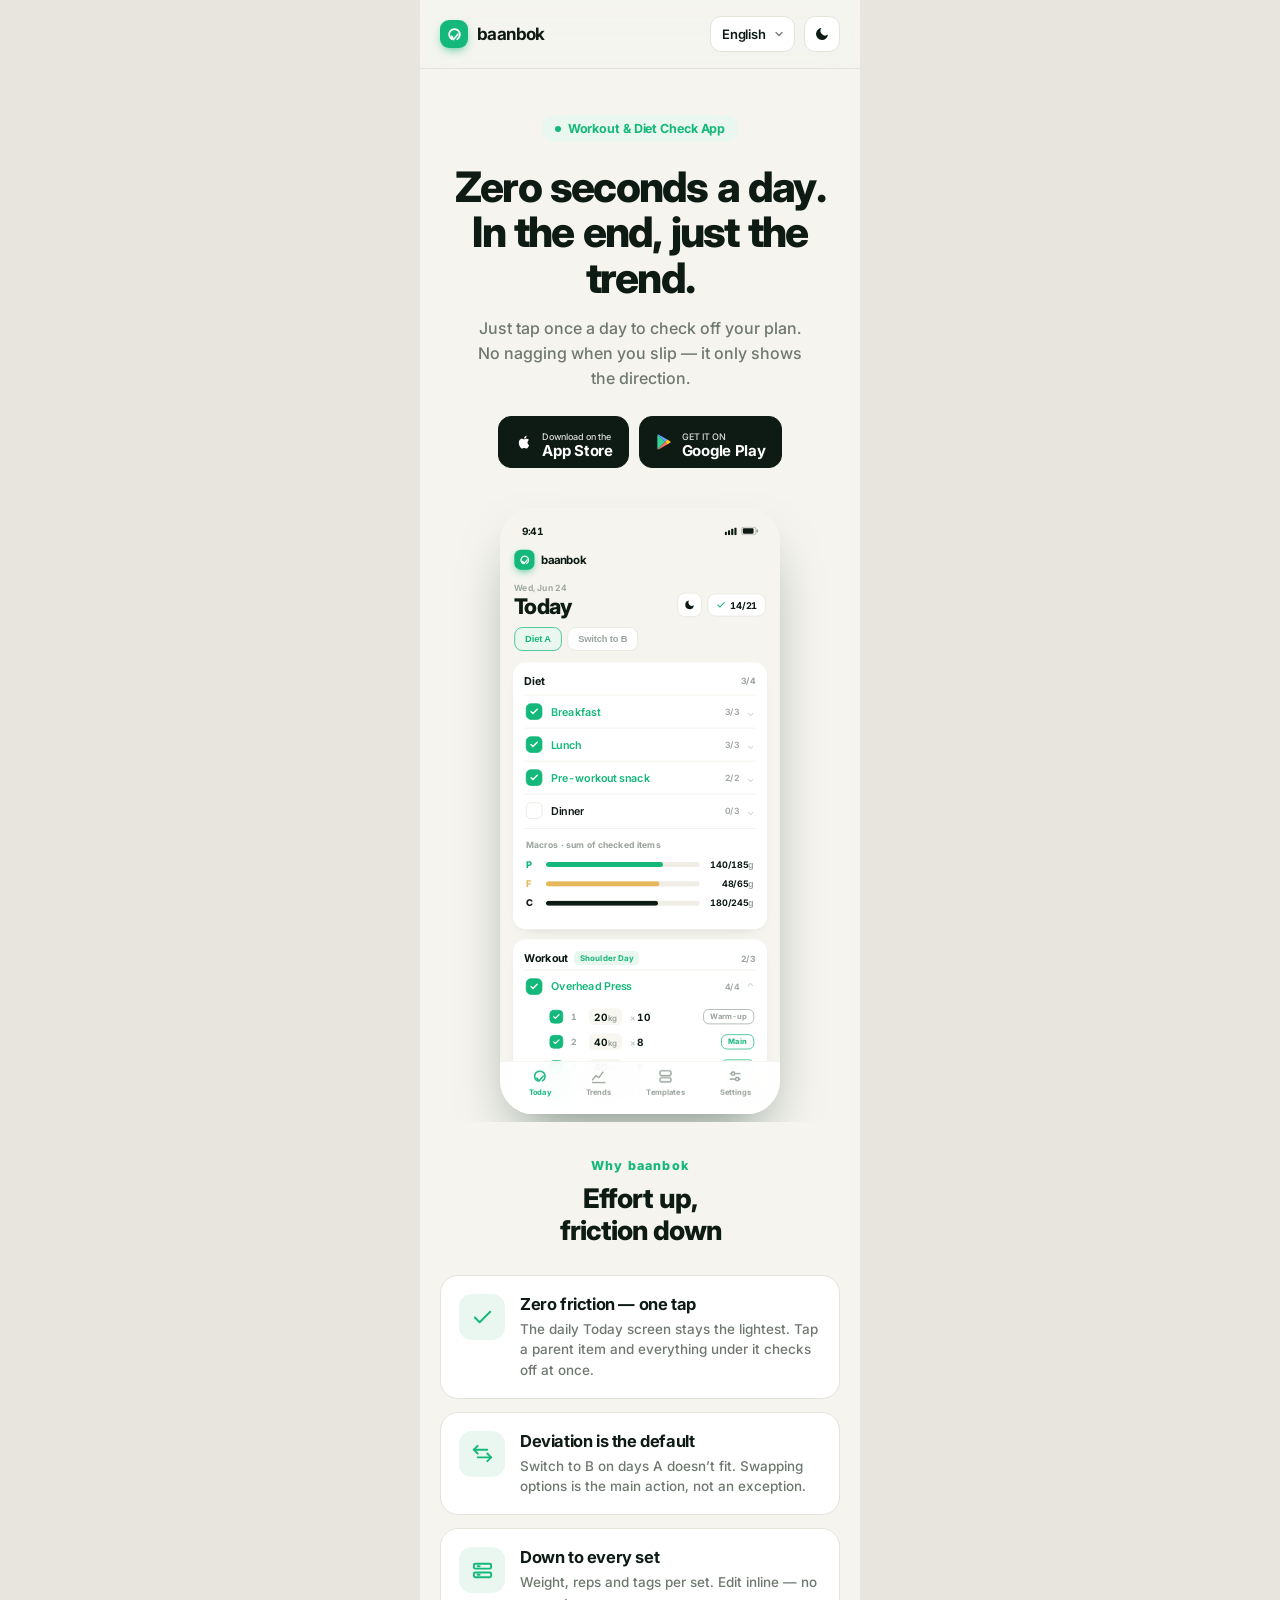
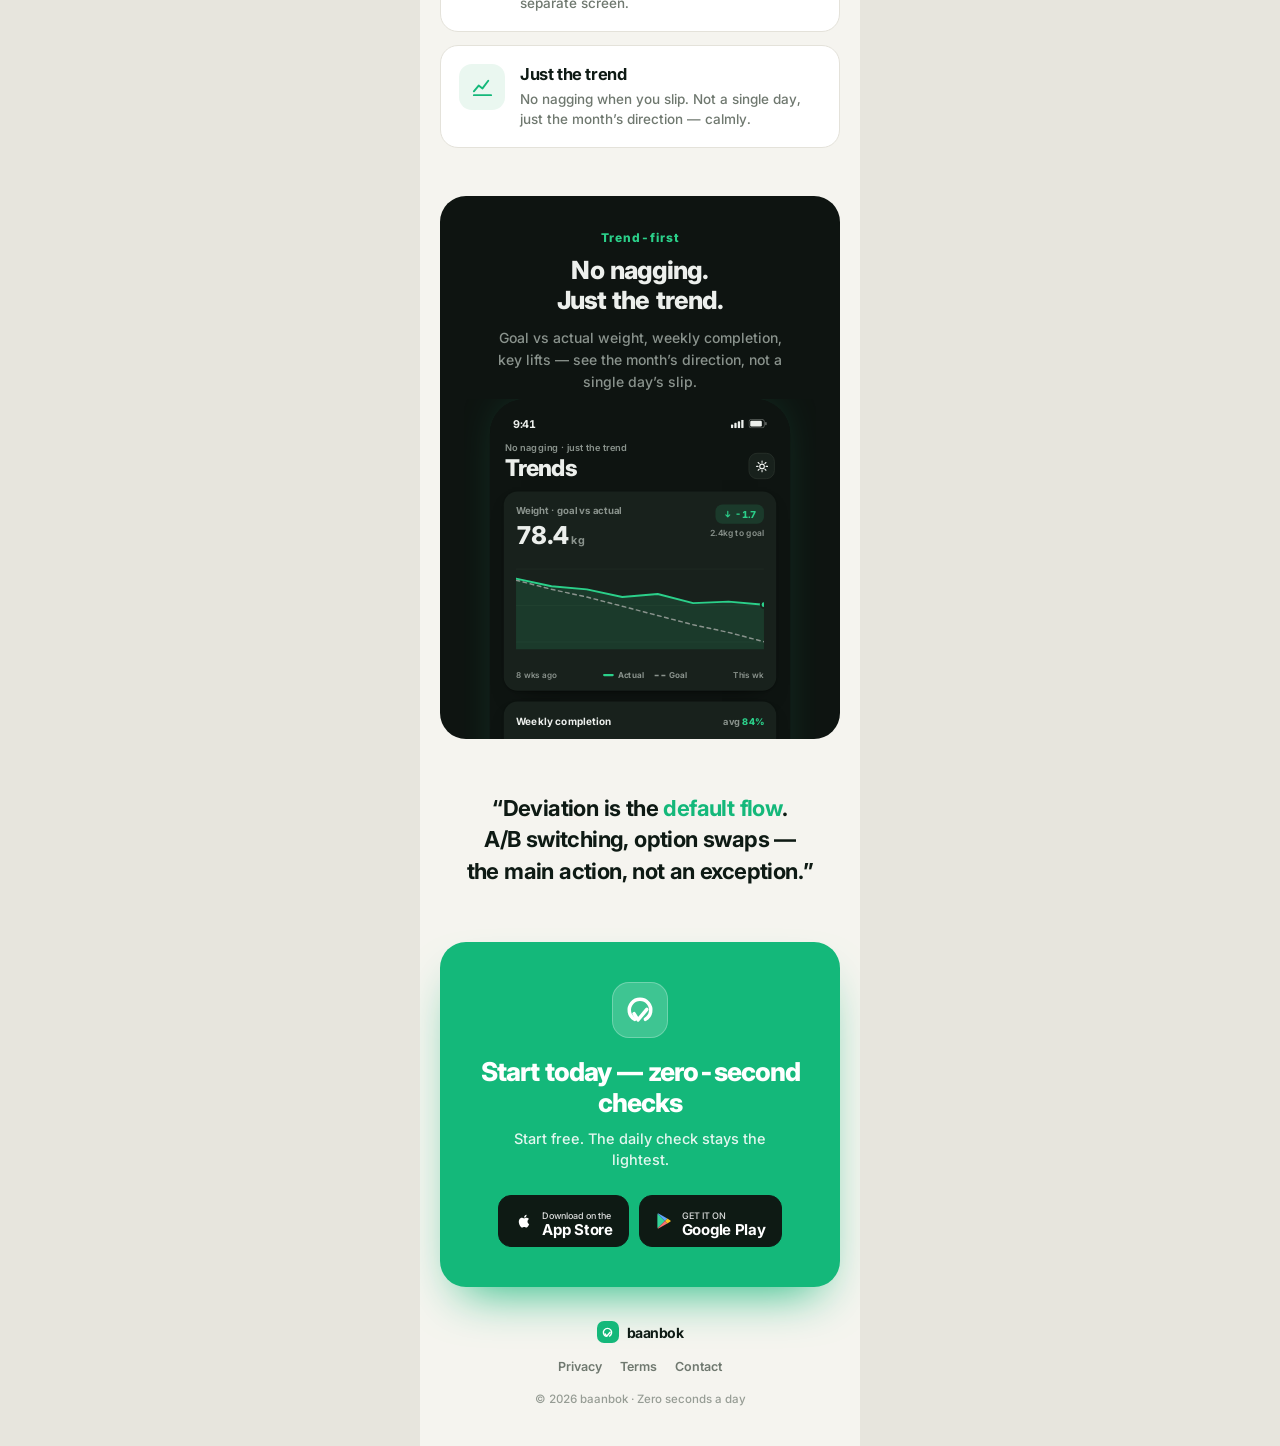
==== commit fade949f: "스크린샷 목업에서 배너 광고 영역 제거 - index.html Today 목업의 배너 광고 블록 삭제(탭바만 표시) - 미사용 app.bannerNote 키를 lang.js 한/영" ====
--- a/index.html
+++ b/index.html
@@ -298,12 +298,8 @@
                 </div>
               </div>
             </div>
-            <!-- bottom: banner + tab bar -->
+            <!-- bottom: tab bar -->
             <div style="position:absolute; left:0; right:0; bottom:0; z-index:20;">
-              <div style="margin:0 18px 10px; height:54px; border-radius:13px; background:repeating-linear-gradient(135deg,var(--bannerA),var(--bannerA) 9px,var(--bannerB) 9px,var(--bannerB) 18px); border:1px solid var(--bannerBorder); display:flex; align-items:center; gap:11px; padding:0 13px;">
-                <span style="font-size:9px; font-weight:800; letter-spacing:1px; color:var(--muted); border:1.2px solid var(--muted); border-radius:5px; padding:2px 5px;">AD</span>
-                <span data-i18n="app.bannerNote" style="font-size:12px; font-weight:600; color:var(--muted);">배너 광고 · 탭 영역과 분리</span>
-              </div>
               <div style="background:var(--tab); backdrop-filter:blur(18px); -webkit-backdrop-filter:blur(18px); border-top:1px solid var(--line2); padding:9px 16px 24px; display:flex; justify-content:space-around;">
                 <div style="display:flex; flex-direction:column; align-items:center; gap:4px;">
                   <svg width="23" height="23" viewBox="0 0 120 120" fill="none" stroke="var(--green)" stroke-width="11" stroke-linecap="round" stroke-linejoin="round"><path d="M 41 92.9 A 38 38 0 1 1 79 92.9"/><path d="M 39 73 L 53 95 L 84 58"/></svg>
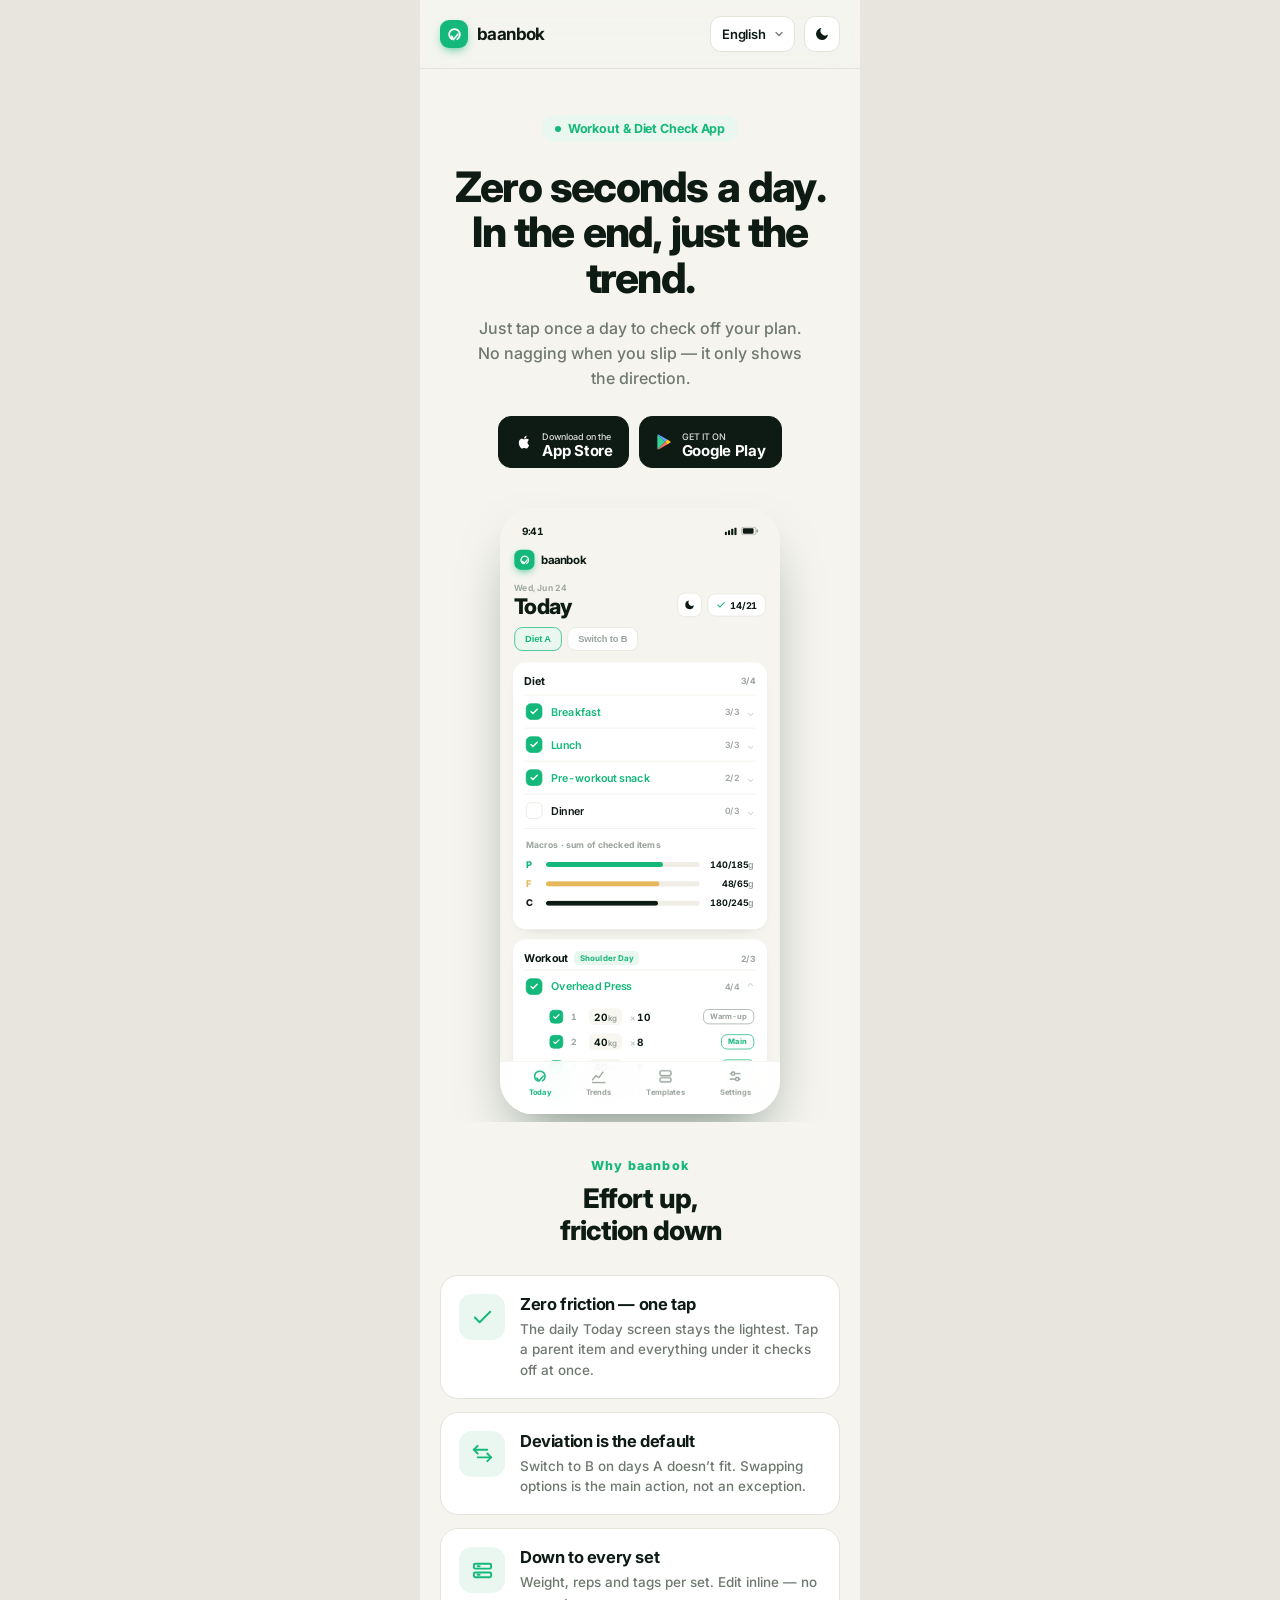
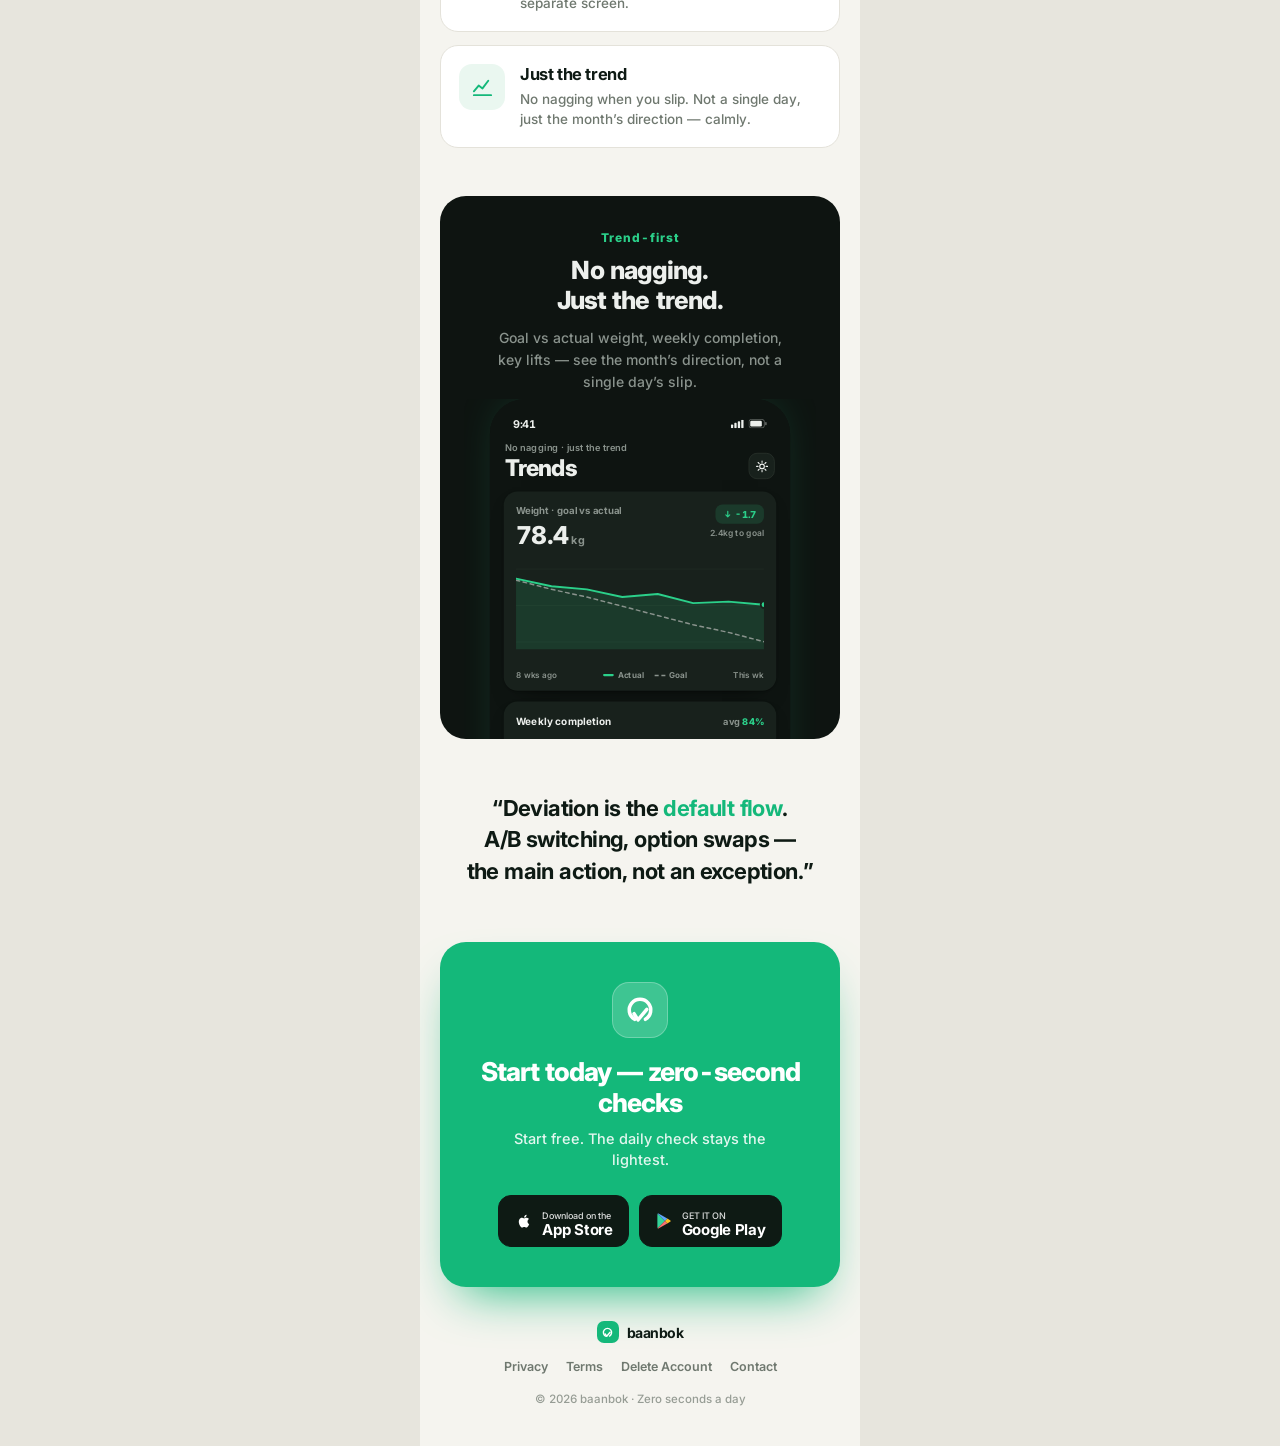
==== commit 93a6932c: "계정 삭제 요청 페이지 추가 + footer 링크 연결 Co-Authored-By: Claude Sonnet 4.6 <noreply@anthropic.com>" ====
--- a/index.html
+++ b/index.html
@@ -538,6 +538,7 @@
       <div style="display:flex; gap:18px; justify-content:center; margin-bottom:18px;">
         <a class="footer-link" data-i18n="foot.privacy" href="privacy.html" style="font-size:12.5px; font-weight:600; color:var(--muted); text-decoration:none;">개인정보</a>
         <a class="footer-link" data-i18n="foot.terms" href="terms.html" style="font-size:12.5px; font-weight:600; color:var(--muted); text-decoration:none;">이용약관</a>
+        <a class="footer-link" data-i18n="foot.delete" href="delete-account.html" style="font-size:12.5px; font-weight:600; color:var(--muted); text-decoration:none;">계정 삭제</a>
         <a class="footer-link" data-i18n="foot.contact" href="mailto:poxy1535@gmail.com?subject=baanbok 문의" style="font-size:12.5px; font-weight:600; color:var(--muted); text-decoration:none;">문의</a>
       </div>
       <div data-i18n="foot.copy" style="font-size:11.5px; font-weight:500; color:var(--muted); opacity:.7;">© 2026 baanbok · 매일은 0초로</div>
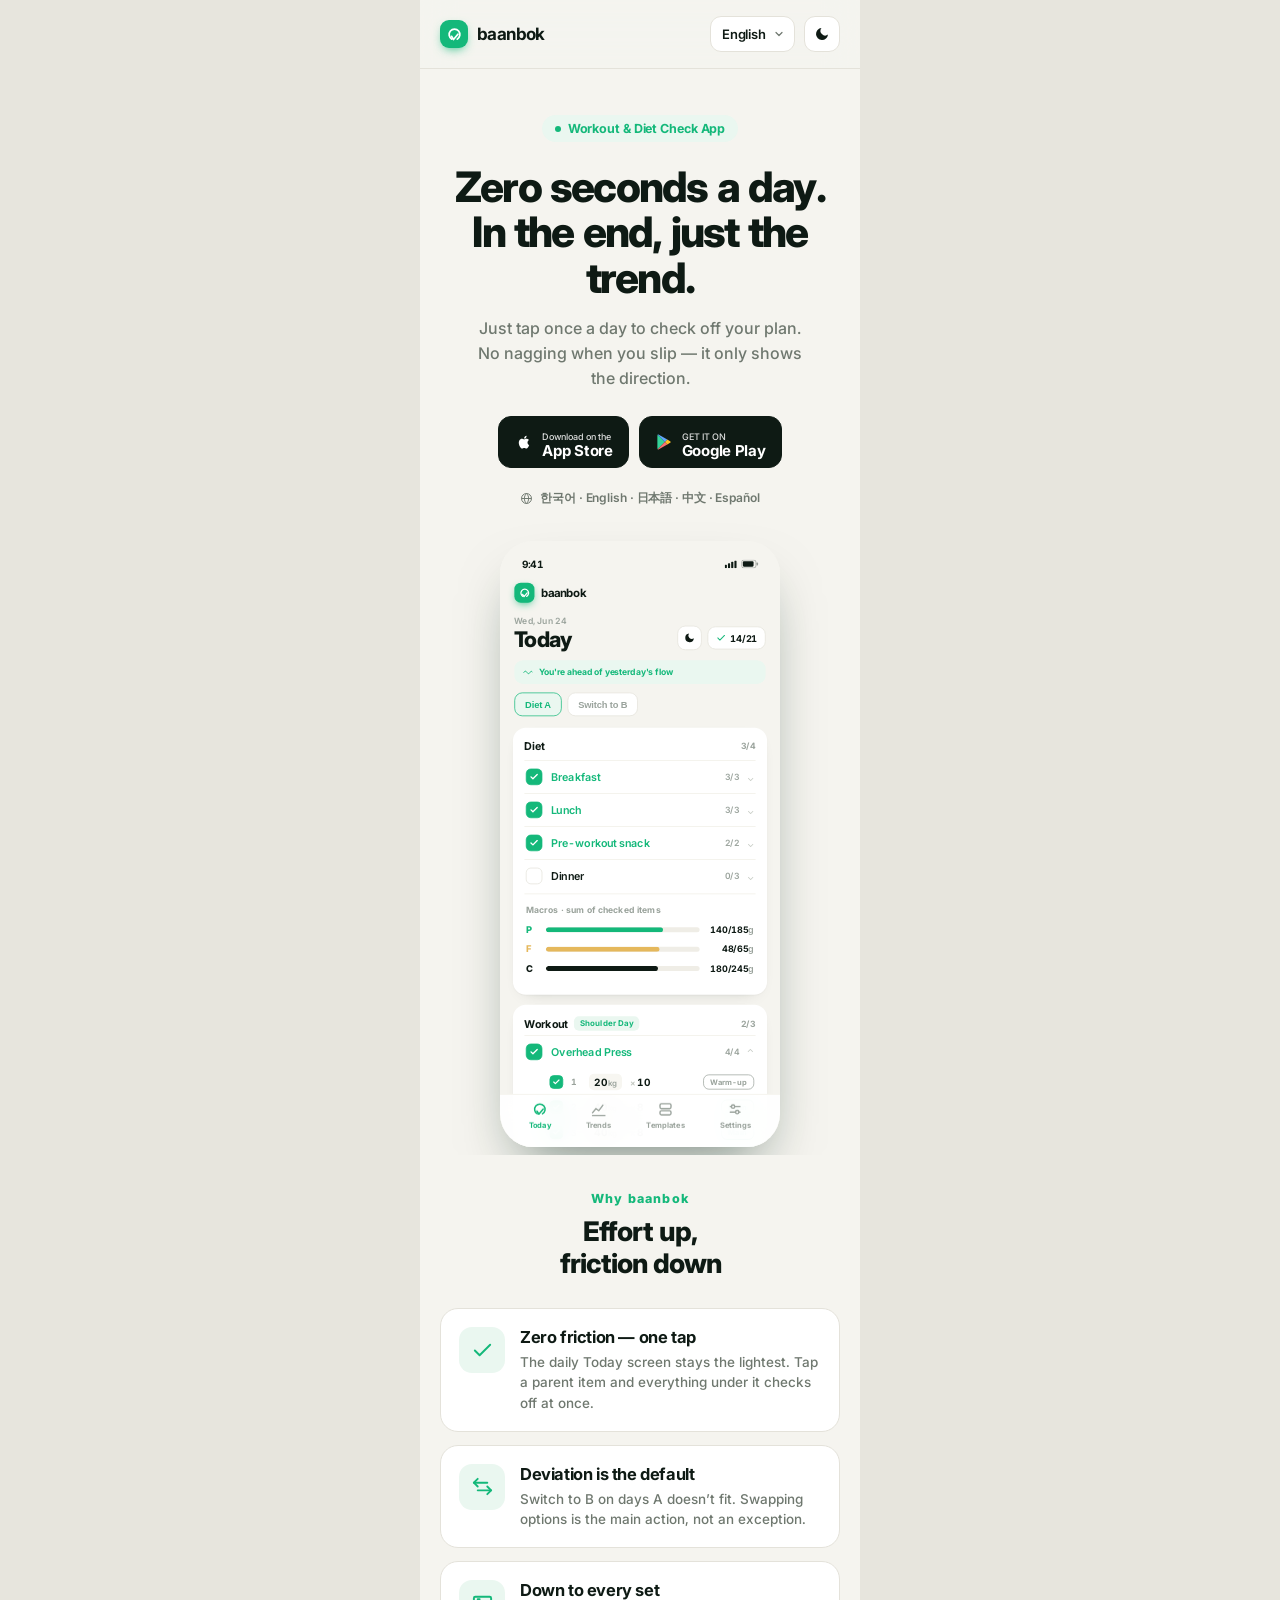
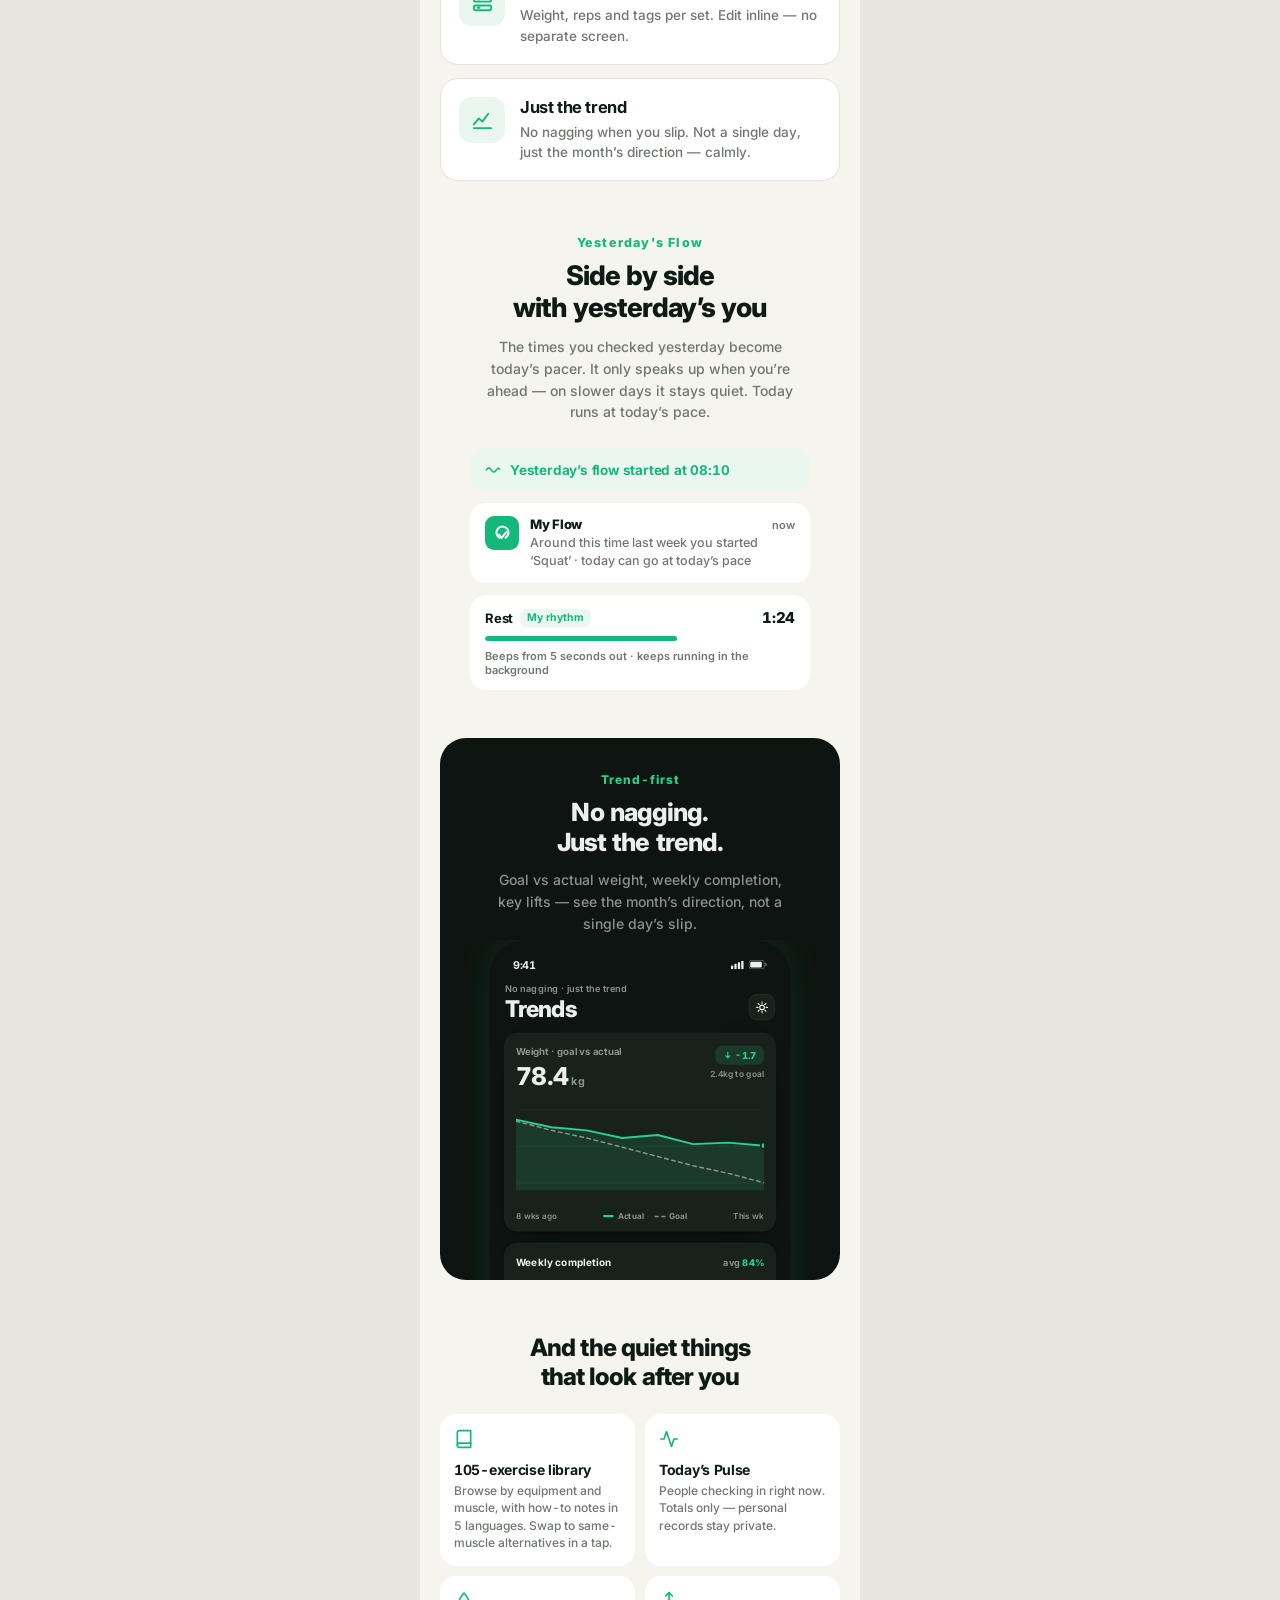
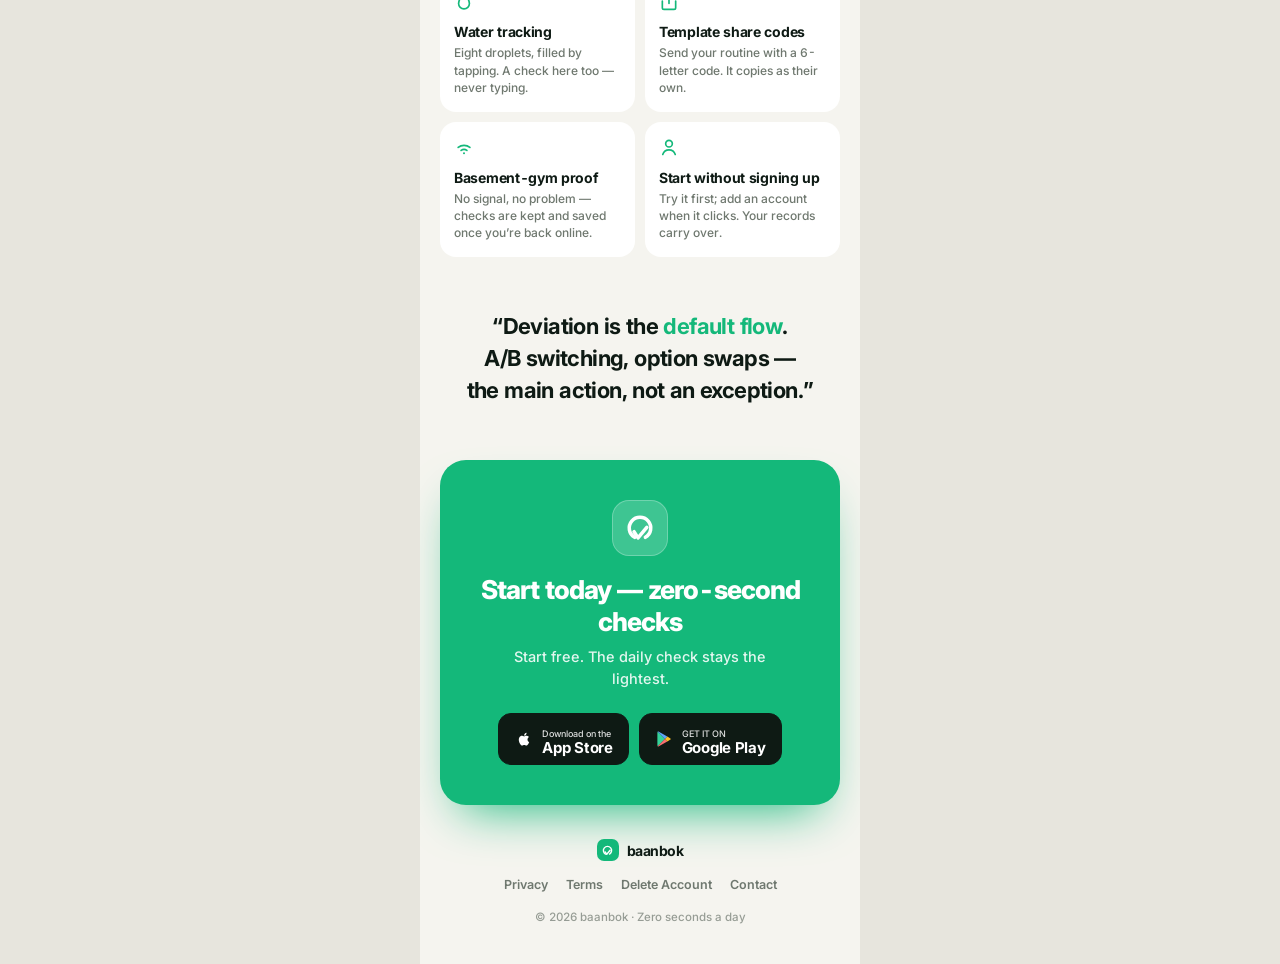
==== commit 2c632d89: "1.7.0 기능 반영 랜딩 업데이트 — 흐름 쇼케이스·미니 그리드·Play 실링크·5개 언어 표기 - 히어로 오늘 목업에 '어제의 흐름' 스트립 추가, 스토어 배지 아래 지원 언어" ====
--- a/index.html
+++ b/index.html
@@ -6,6 +6,7 @@
   <title>baanbok · 매일은 0초로</title>
   <meta name="description" content="baanbok — 운동·식단 체크 앱. 정해둔 계획을 매일 탭 한 번으로 체크만. 어긋나도 다그치지 않고, 한 달의 방향만 차분하게." />
   <meta name="theme-color" content="#14B87A" />
+  <link rel="icon" href="favicon.svg" type="image/svg+xml" />
 
   <!-- Open Graph -->
   <meta property="og:type" content="website" />
@@ -66,14 +67,18 @@
       <h1 data-i18n-html="hero.h1" style="font-size:42px; font-weight:800; letter-spacing:-1.8px; line-height:1.08; color:var(--ink); margin:0 0 16px; text-wrap:balance;">매일은 0초로.<br/>결국, 추세만.</h1>
       <p data-i18n="hero.sub" style="font-size:16px; font-weight:500; line-height:1.55; color:var(--muted); margin:0 auto 26px; max-width:330px;">정해둔 계획을 매일 탭 한 번으로 체크만. 어긋나도 다그치지 않고, 방향만 보여줘요.</p>
       <div style="display:flex; gap:10px; justify-content:center; margin-bottom:8px;">
-        <a class="store-badge" href="#download">
+        <a class="store-badge" href="https://apps.apple.com/kr/app/baanbok-%EC%9A%B4%EB%8F%99-%EC%8B%9D%EB%8B%A8-%EC%B2%B4%ED%81%AC/id6785158508" target="_blank" rel="noopener">
           <svg width="19" height="19" viewBox="0 0 24 24" fill="currentColor"><path d="M17.05 12.04c-.02-2.05 1.68-3.03 1.75-3.08-.95-1.4-2.43-1.59-2.96-1.61-1.26-.13-2.46.74-3.1.74-.64 0-1.62-.72-2.67-.7-1.37.02-2.64.8-3.35 2.03-1.43 2.48-.37 6.15 1.02 8.16.68.98 1.49 2.08 2.55 2.04 1.02-.04 1.41-.66 2.65-.66 1.23 0 1.58.66 2.66.64 1.1-.02 1.79-1 2.46-1.99.78-1.14 1.1-2.24 1.12-2.3-.02-.01-2.15-.83-2.17-3.28zM15.1 5.96c.56-.69.94-1.63.83-2.58-.81.03-1.8.54-2.39 1.21-.52.6-.98 1.57-.86 2.49.9.07 1.83-.46 2.42-1.12z"/></svg>
           <span style="text-align:left; line-height:1;"><span class="b-small">Download on the</span><br/><span class="b-big">App Store</span></span>
         </a>
-        <a class="store-badge" href="#download">
+        <a class="store-badge" href="https://play.google.com/store/apps/details?id=com.nundeongyi.baanbok" target="_blank" rel="noopener">
           <svg width="18" height="18" viewBox="0 0 24 24"><path d="M3.6 2.4c-.25.26-.4.66-.4 1.18v16.84c0 .52.15.92.4 1.18l.06.05L13.1 12.1v-.2L3.66 2.35l-.06.05z" fill="#34D399"/><path d="M16.3 15.3l-3.2-3.2v-.2l3.2-3.2.07.04 3.79 2.15c1.08.61 1.08 1.62 0 2.24l-3.79 2.15-.07.04z" fill="#FBBF24"/><path d="M16.37 15.26L13.1 12 3.6 21.6c.36.38.94.42 1.6.05l11.17-6.39z" fill="#F87171"/><path d="M16.37 8.74L5.2 2.35C4.54 1.98 3.96 2.02 3.6 2.4L13.1 12l3.27-3.26z" fill="#60A5FA"/></svg>
           <span style="text-align:left; line-height:1;"><span class="b-small">GET IT ON</span><br/><span class="b-big">Google Play</span></span>
         </a>
+      </div>
+      <div style="display:inline-flex; align-items:center; gap:7px; margin-top:14px;">
+        <svg width="13" height="13" viewBox="0 0 24 24" fill="none" stroke="var(--muted)" stroke-width="1.8"><circle cx="12" cy="12" r="9.2"/><path d="M2.8 12h18.4M12 2.8c2.6 2.5 3.9 5.6 3.9 9.2s-1.3 6.7-3.9 9.2c-2.6-2.5-3.9-5.6-3.9-9.2s1.3-6.7 3.9-9.2z"/></svg>
+        <span style="font-size:12px; font-weight:600; color:var(--muted); letter-spacing:-.1px;">한국어 · English · 日本語 · 中文 · Español</span>
       </div>
     </div>
 
@@ -115,6 +120,11 @@
                   </div>
                 </div>
               </div>
+              <!-- flow strip (어제의 흐름 — P24) -->
+              <div style="display:flex; align-items:center; gap:8px; background:var(--greenSoft); border-radius:12px; padding:9px 12px; margin:0 2px 12px;">
+                <svg width="14" height="14" viewBox="0 0 24 24" fill="none" stroke="var(--green)" stroke-width="2.2" stroke-linecap="round"><path d="M2 12c2.5-4 5-4 7.5 0s5 4 7.5 0 3.5-3 5-1"/></svg>
+                <span data-i18n="app.flow" style="font-size:12px; font-weight:700; letter-spacing:-.2px; color:var(--green);">어제의 흐름보다 앞서 있어요</span>
+              </div>
               <!-- A/B toggle -->
               <div style="display:flex; gap:8px; margin:0 2px 16px;">
                 <button type="button" data-i18n="app.dietA" style="font-size:13px; font-weight:700; border-radius:11px; padding:8px 14px; letter-spacing:-.2px; background:var(--greenSoft); color:var(--green); border:1.4px solid var(--green);">식단 A형</button>
@@ -371,6 +381,51 @@
             <div data-i18n="feat.4.t" style="font-size:16.5px; font-weight:700; letter-spacing:-.4px; color:var(--ink); margin-bottom:5px;">추세만 봅니다</div>
             <div data-i18n="feat.4.b" style="font-size:13.5px; font-weight:500; line-height:1.5; color:var(--muted);">어긋나도 다그치지 않아요. 하루가 아니라 한 달의 방향만 차분하게.</div>
           </div>
+        </div>
+      </div>
+    </div>
+
+    <!-- ─── Flow showcase (어제의 흐름 — P24 전략 코어) ─────────────────────── -->
+    <div style="padding:46px 24px 8px;">
+      <div style="text-align:center; margin-bottom:26px;">
+        <div data-i18n="flow.eyebrow" style="font-size:12.5px; font-weight:800; letter-spacing:1.2px; color:var(--green); margin-bottom:10px;">어제의 흐름</div>
+        <h2 data-i18n-html="flow.h2" style="font-size:27px; font-weight:800; letter-spacing:-1px; color:var(--ink); margin:0 0 12px; line-height:1.18; text-wrap:balance;">어제의 나와,<br/>나란히 갑니다</h2>
+        <p data-i18n="flow.p" style="font-size:14px; font-weight:500; line-height:1.55; color:var(--muted); margin:0 auto; max-width:320px;">어제 체크한 시각이 오늘의 페이스메이커가 돼요. 앞서 있을 때만 알려주고, 뒤처진 날은 조용히 — 오늘은 오늘 페이스로.</p>
+      </div>
+
+      <!-- flow mockup stack — 스트립 · 흐름 알림 · 휴식 타이머(내 리듬) -->
+      <div style="max-width:340px; margin:0 auto; display:flex; flex-direction:column; gap:12px;">
+        <!-- ① 흐름 스트립 -->
+        <div style="display:flex; align-items:center; gap:9px; background:var(--greenSoft); border-radius:14px; padding:13px 15px; box-shadow:var(--shadow);">
+          <svg width="16" height="16" viewBox="0 0 24 24" fill="none" stroke="var(--green)" stroke-width="2.2" stroke-linecap="round"><path d="M2 12c2.5-4 5-4 7.5 0s5 4 7.5 0 3.5-3 5-1"/></svg>
+          <span data-i18n="flow.strip" style="font-size:13.5px; font-weight:700; letter-spacing:-.2px; color:var(--green);">어제의 흐름은 08:10에 시작했어요</span>
+        </div>
+        <!-- ② 흐름 알림 (iOS 배너 스타일) -->
+        <div style="display:flex; gap:11px; align-items:flex-start; background:var(--card); border:1px solid var(--line2); border-radius:16px; padding:13px 15px; box-shadow:var(--shadow);">
+          <div style="width:34px; height:34px; border-radius:9px; background:var(--green); display:flex; align-items:center; justify-content:center; flex:none;">
+            <svg width="19" height="19" viewBox="0 0 120 120"><path d="M 41 92.9 A 38 38 0 1 1 79 92.9" fill="none" stroke="#fff" stroke-width="12.5" stroke-linecap="round"/><path d="M 39 73 L 53 95 L 84 58" fill="none" stroke="#fff" stroke-width="12.5" stroke-linecap="round" stroke-linejoin="round"/></svg>
+          </div>
+          <div style="flex:1; min-width:0;">
+            <div style="display:flex; align-items:baseline; justify-content:space-between; gap:8px;">
+              <span data-i18n="flow.notifTitle" style="font-size:13px; font-weight:800; letter-spacing:-.3px; color:var(--ink);">나의 흐름</span>
+              <span data-i18n="flow.notifTime" style="font-size:11px; font-weight:600; color:var(--muted);">지금</span>
+            </div>
+            <div data-i18n="flow.notifBody" style="font-size:12.5px; font-weight:500; line-height:1.45; color:var(--muted); margin-top:2px;">지난주 이맘때 '스쿼트' 운동을 시작했어요 · 오늘은 오늘 페이스로 가도 괜찮아요</div>
+          </div>
+        </div>
+        <!-- ③ 휴식 타이머 바 (내 리듬 개인화) -->
+        <div style="background:var(--card); border-radius:16px; padding:13px 15px; box-shadow:var(--shadow);">
+          <div style="display:flex; align-items:center; justify-content:space-between; margin-bottom:9px;">
+            <span style="display:flex; align-items:center; gap:7px;">
+              <span data-i18n="flow.rest" style="font-size:13px; font-weight:700; letter-spacing:-.2px; color:var(--ink);">휴식</span>
+              <span data-i18n="flow.myPace" style="font-size:10.5px; font-weight:700; color:var(--green); background:var(--greenSoft); padding:2.5px 7px; border-radius:7px;">내 리듬</span>
+            </span>
+            <span style="font-size:15px; font-weight:800; letter-spacing:-.3px; color:var(--ink); font-variant-numeric:tabular-nums;">1:24</span>
+          </div>
+          <div style="height:5px; border-radius:3px; background:var(--line2); overflow:hidden;">
+            <div style="width:62%; height:100%; border-radius:3px; background:var(--green);"></div>
+          </div>
+          <div data-i18n="flow.restHint" style="font-size:11px; font-weight:600; color:var(--muted); margin-top:8px;">5초 전부터 소리로 알려줘요 · 백그라운드에서도 흘러요</div>
         </div>
       </div>
     </div>
@@ -501,6 +556,45 @@
       </div>
     </div>
 
+    <!-- ─── More features (1.7 — 미니 그리드) ─────────────────────────────── -->
+    <div style="padding:46px 20px 8px;">
+      <div style="text-align:center; margin-bottom:22px;">
+        <h2 data-i18n-html="more.h2" style="font-size:24px; font-weight:800; letter-spacing:-.9px; color:var(--ink); margin:0; line-height:1.2; text-wrap:balance;">그리고, 조용히<br/>챙겨주는 것들</h2>
+      </div>
+      <div style="display:grid; grid-template-columns:1fr 1fr; gap:10px;">
+        <div style="background:var(--card); border-radius:16px; padding:15px 14px; box-shadow:var(--shadow);">
+          <svg width="20" height="20" viewBox="0 0 24 24" fill="none" stroke="var(--green)" stroke-width="2" stroke-linecap="round" stroke-linejoin="round" style="margin-bottom:8px;"><path d="M4 19.5A2.5 2.5 0 0 1 6.5 17H20"/><path d="M6.5 2H20v20H6.5A2.5 2.5 0 0 1 4 19.5v-15A2.5 2.5 0 0 1 6.5 2z"/></svg>
+          <div data-i18n="more.1.t" style="font-size:14px; font-weight:700; letter-spacing:-.3px; color:var(--ink); margin-bottom:4px;">운동 사전 105종</div>
+          <div data-i18n="more.1.b" style="font-size:12px; font-weight:500; line-height:1.45; color:var(--muted);">장비·부위로 찾고, 설명은 5개 언어. 대체 운동도 같은 부위로 바로.</div>
+        </div>
+        <div style="background:var(--card); border-radius:16px; padding:15px 14px; box-shadow:var(--shadow);">
+          <svg width="20" height="20" viewBox="0 0 24 24" fill="none" stroke="var(--green)" stroke-width="2" stroke-linecap="round" stroke-linejoin="round" style="margin-bottom:8px;"><path d="M22 12h-4l-3 9L9 3l-3 9H2"/></svg>
+          <div data-i18n="more.2.t" style="font-size:14px; font-weight:700; letter-spacing:-.3px; color:var(--ink); margin-bottom:4px;">오늘의 펄스</div>
+          <div data-i18n="more.2.b" style="font-size:12px; font-weight:500; line-height:1.45; color:var(--muted);">지금 함께 체크 중인 사람들. 합계만 보여요 — 개인 기록은 비공개.</div>
+        </div>
+        <div style="background:var(--card); border-radius:16px; padding:15px 14px; box-shadow:var(--shadow);">
+          <svg width="20" height="20" viewBox="0 0 24 24" fill="none" stroke="var(--green)" stroke-width="2" stroke-linecap="round" stroke-linejoin="round" style="margin-bottom:8px;"><path d="M12 2.5C12 2.5 5.5 10.3 5.5 15a6.5 6.5 0 0 0 13 0C18.5 10.3 12 2.5 12 2.5z"/></svg>
+          <div data-i18n="more.3.t" style="font-size:14px; font-weight:700; letter-spacing:-.3px; color:var(--ink); margin-bottom:4px;">물 마시기</div>
+          <div data-i18n="more.3.b" style="font-size:12px; font-weight:500; line-height:1.45; color:var(--muted);">물방울 여덟 개, 탭으로 채우기. 여기도 입력이 아니라 체크.</div>
+        </div>
+        <div style="background:var(--card); border-radius:16px; padding:15px 14px; box-shadow:var(--shadow);">
+          <svg width="20" height="20" viewBox="0 0 24 24" fill="none" stroke="var(--green)" stroke-width="2" stroke-linecap="round" stroke-linejoin="round" style="margin-bottom:8px;"><path d="M4 12v8a2 2 0 0 0 2 2h12a2 2 0 0 0 2-2v-8"/><path d="M16 6l-4-4-4 4"/><path d="M12 2v13"/></svg>
+          <div data-i18n="more.4.t" style="font-size:14px; font-weight:700; letter-spacing:-.3px; color:var(--ink); margin-bottom:4px;">템플릿 공유 코드</div>
+          <div data-i18n="more.4.b" style="font-size:12px; font-weight:500; line-height:1.45; color:var(--muted);">6자리 코드로 내 루틴을 친구에게. 받으면 내 것으로 복사돼요.</div>
+        </div>
+        <div style="background:var(--card); border-radius:16px; padding:15px 14px; box-shadow:var(--shadow);">
+          <svg width="20" height="20" viewBox="0 0 24 24" fill="none" stroke="var(--green)" stroke-width="2" stroke-linecap="round" stroke-linejoin="round" style="margin-bottom:8px;"><path d="M1 1l22 22" opacity="0"/><path d="M5 12.55a11 11 0 0 1 14.08 0"/><path d="M8.53 16.11a6 6 0 0 1 6.95 0"/><circle cx="12" cy="19.5" r="1.2" fill="var(--green)" stroke="none"/></svg>
+          <div data-i18n="more.5.t" style="font-size:14px; font-weight:700; letter-spacing:-.3px; color:var(--ink); margin-bottom:4px;">지하 헬스장에서도</div>
+          <div data-i18n="more.5.b" style="font-size:12px; font-weight:500; line-height:1.45; color:var(--muted);">신호가 없어도 체크는 그대로. 연결되면 알아서 저장돼요.</div>
+        </div>
+        <div style="background:var(--card); border-radius:16px; padding:15px 14px; box-shadow:var(--shadow);">
+          <svg width="20" height="20" viewBox="0 0 24 24" fill="none" stroke="var(--green)" stroke-width="2" stroke-linecap="round" stroke-linejoin="round" style="margin-bottom:8px;"><circle cx="12" cy="8" r="4"/><path d="M4.5 21c1.2-3.6 4-5.5 7.5-5.5s6.3 1.9 7.5 5.5"/></svg>
+          <div data-i18n="more.6.t" style="font-size:14px; font-weight:700; letter-spacing:-.3px; color:var(--ink); margin-bottom:4px;">가입 없이 시작</div>
+          <div data-i18n="more.6.b" style="font-size:12px; font-weight:500; line-height:1.45; color:var(--muted);">먼저 써보고, 마음에 들면 그때 계정으로. 기록은 그대로 이어져요.</div>
+        </div>
+      </div>
+    </div>
+
     <!-- ─── Philosophy quote ─────────────────────────────────────────────── -->
     <div style="padding:46px 28px;">
       <div data-i18n-html="quote" style="font-size:22px; font-weight:700; letter-spacing:-.6px; line-height:1.45; color:var(--ink); text-align:center; text-wrap:balance;">“어긋남이 <span style="color:var(--green);">기본 흐름</span>이에요.<br/>A/B 전환도, 옵션 교체도<br/>예외가 아니라 메인 동작.”</div>
@@ -515,11 +609,11 @@
         <h3 data-i18n="cta.h3" style="font-size:26px; font-weight:800; letter-spacing:-1px; color:#fff; margin:0 0 9px; line-height:1.2;">오늘부터, 0초 체크</h3>
         <p data-i18n="cta.p" style="font-size:14.5px; font-weight:500; color:rgba(255,255,255,.88); margin:0 auto 24px; max-width:280px; line-height:1.5;">무료로 시작하세요. 매일의 체크는 가장 가볍게.</p>
         <div style="display:flex; gap:10px; justify-content:center;">
-          <a class="store-badge" href="#">
+          <a class="store-badge" href="https://apps.apple.com/kr/app/baanbok-%EC%9A%B4%EB%8F%99-%EC%8B%9D%EB%8B%A8-%EC%B2%B4%ED%81%AC/id6785158508" target="_blank" rel="noopener">
             <svg width="19" height="19" viewBox="0 0 24 24" fill="currentColor"><path d="M17.05 12.04c-.02-2.05 1.68-3.03 1.75-3.08-.95-1.4-2.43-1.59-2.96-1.61-1.26-.13-2.46.74-3.1.74-.64 0-1.62-.72-2.67-.7-1.37.02-2.64.8-3.35 2.03-1.43 2.48-.37 6.15 1.02 8.16.68.98 1.49 2.08 2.55 2.04 1.02-.04 1.41-.66 2.65-.66 1.23 0 1.58.66 2.66.64 1.1-.02 1.79-1 2.46-1.99.78-1.14 1.1-2.24 1.12-2.3-.02-.01-2.15-.83-2.17-3.28zM15.1 5.96c.56-.69.94-1.63.83-2.58-.81.03-1.8.54-2.39 1.21-.52.6-.98 1.57-.86 2.49.9.07 1.83-.46 2.42-1.12z"/></svg>
             <span style="text-align:left; line-height:1;"><span class="b-small">Download on the</span><br/><span class="b-big">App Store</span></span>
           </a>
-          <a class="store-badge" href="#">
+          <a class="store-badge" href="https://play.google.com/store/apps/details?id=com.nundeongyi.baanbok" target="_blank" rel="noopener">
             <svg width="18" height="18" viewBox="0 0 24 24"><path d="M3.6 2.4c-.25.26-.4.66-.4 1.18v16.84c0 .52.15.92.4 1.18l.06.05L13.1 12.1v-.2L3.66 2.35l-.06.05z" fill="#34D399"/><path d="M16.3 15.3l-3.2-3.2v-.2l3.2-3.2.07.04 3.79 2.15c1.08.61 1.08 1.62 0 2.24l-3.79 2.15-.07.04z" fill="#FBBF24"/><path d="M16.37 15.26L13.1 12 3.6 21.6c.36.38.94.42 1.6.05l11.17-6.39z" fill="#F87171"/><path d="M16.37 8.74L5.2 2.35C4.54 1.98 3.96 2.02 3.6 2.4L13.1 12l3.27-3.26z" fill="#60A5FA"/></svg>
             <span style="text-align:left; line-height:1;"><span class="b-small">GET IT ON</span><br/><span class="b-big">Google Play</span></span>
           </a>
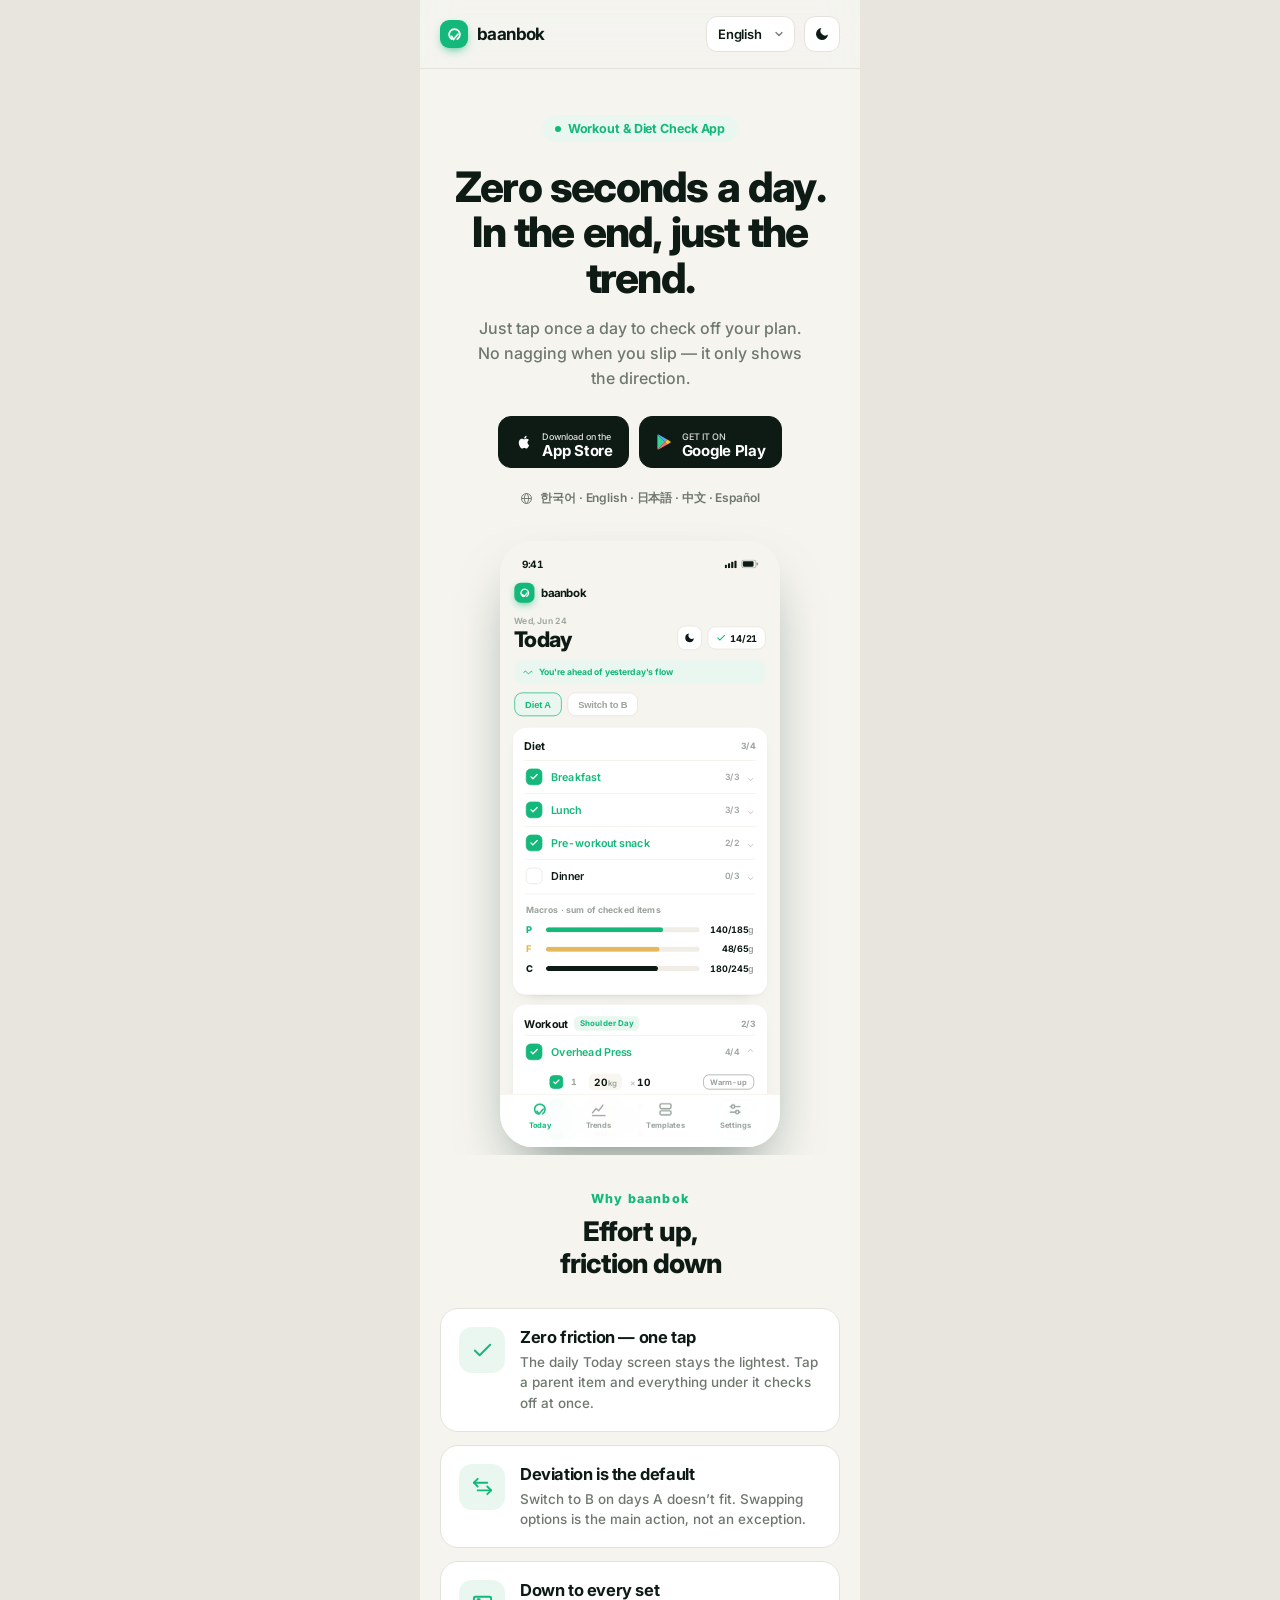
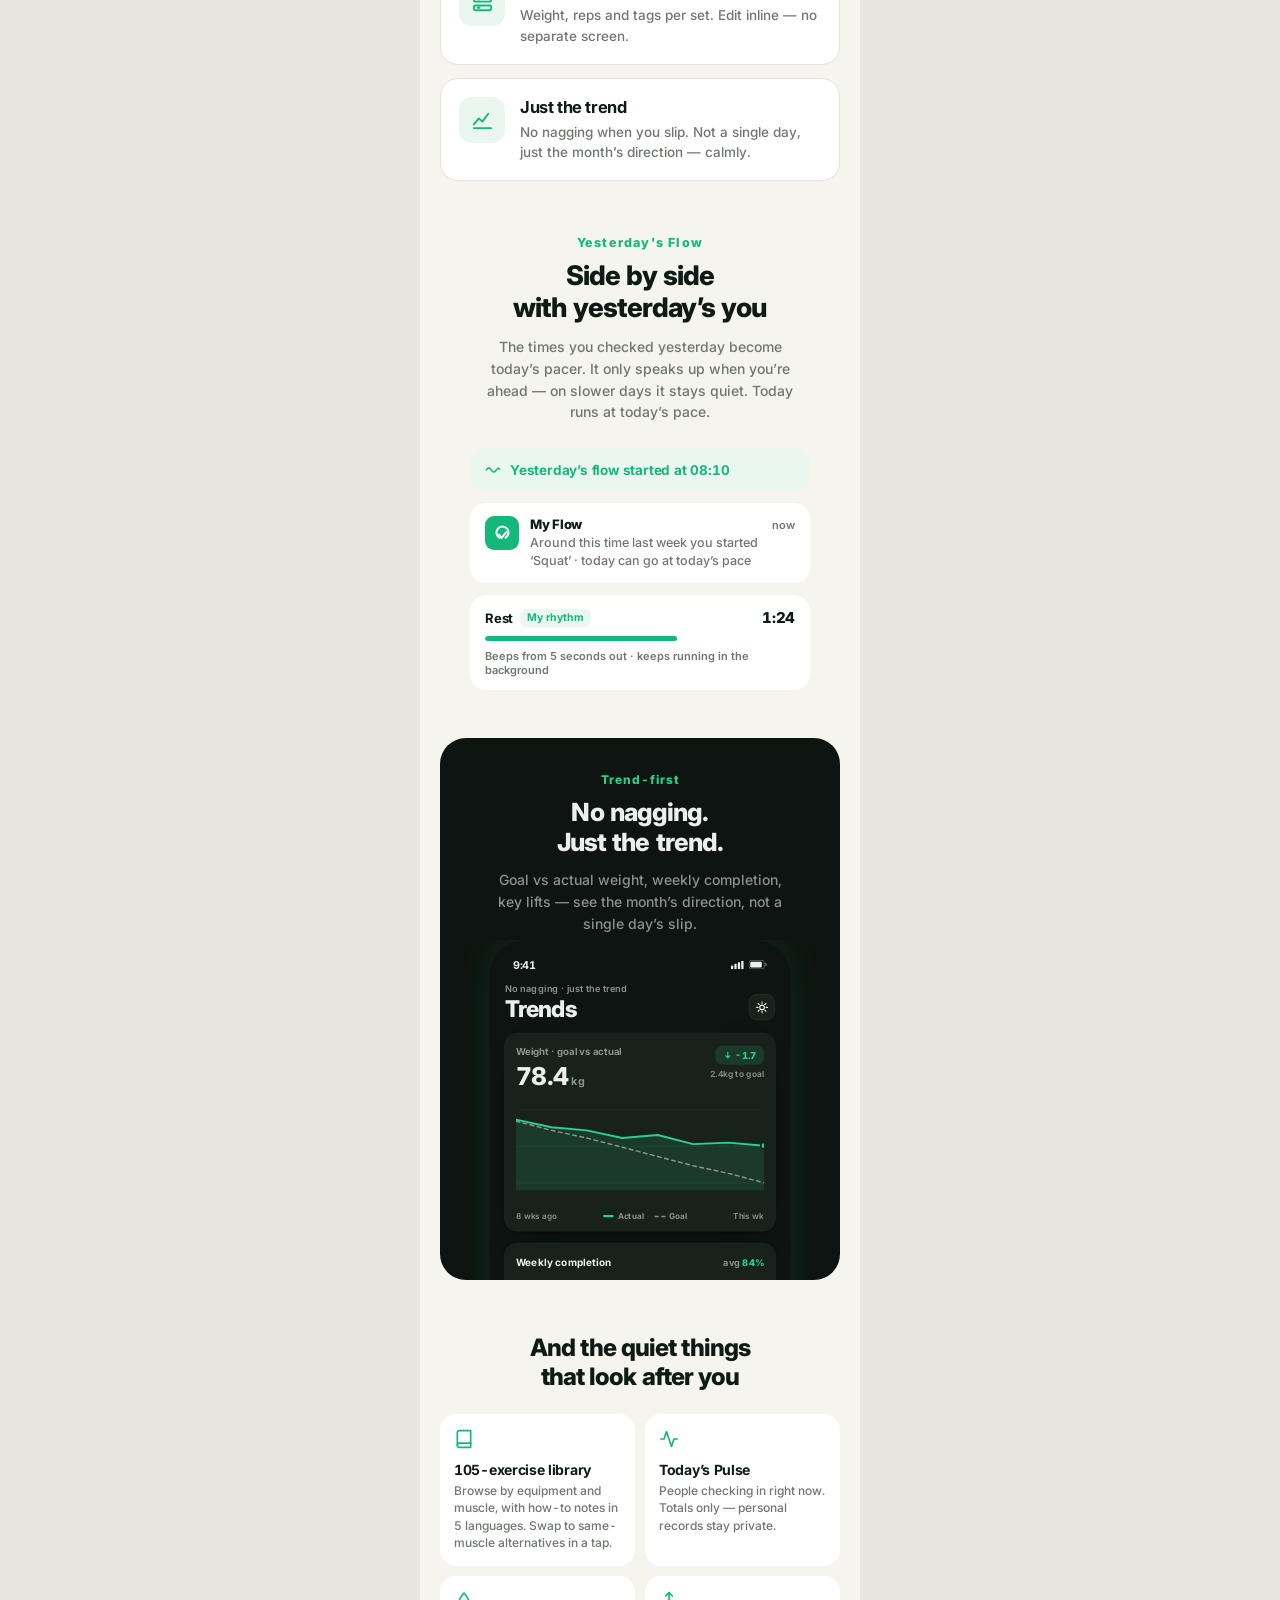
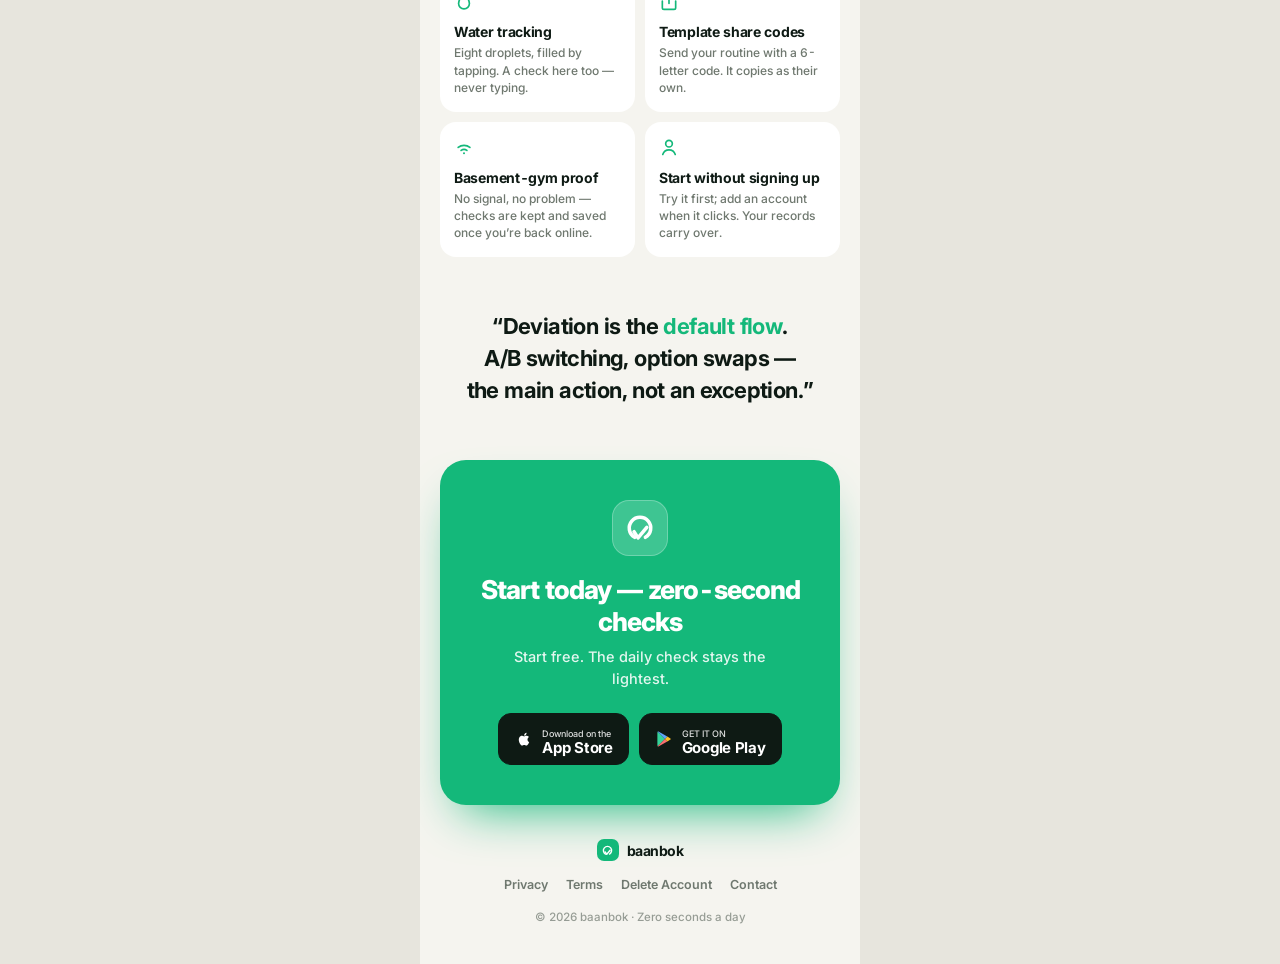
==== commit 8f25ada8: "랜딩 5개 언어 확장 — ja/zh/es 사전 + 셀렉터 + 법률 en 폴백 - lang.js 사전 5종(각 97키 동수), 앱 언어팩과 용어 통일(流れ/节奏/ritmo·パルス/脉" ====
--- a/index.html
+++ b/index.html
@@ -50,6 +50,9 @@
         <select class="lang-select" onchange="setLang(this.value)" aria-label="Language / 언어">
           <option value="ko">한국어</option>
           <option value="en">English</option>
+          <option value="ja">日本語</option>
+          <option value="zh">中文</option>
+          <option value="es">Español</option>
         </select>
         <button class="nav-toggle" type="button" aria-label="테마 전환" onclick="toggleTheme()" style="width:36px; height:36px; border-radius:11px; border:1px solid var(--line); background:var(--card); display:flex; align-items:center; justify-content:center; cursor:pointer; color:var(--ink);">
           <svg class="icon-sun" width="17" height="17" viewBox="0 0 24 24" fill="none" stroke="currentColor" stroke-width="2" stroke-linecap="round"><circle cx="12" cy="12" r="4.2"/><path d="M12 2v2.6M12 19.4V22M2 12h2.6M19.4 12H22M4.9 4.9l1.9 1.9M17.2 17.2l1.9 1.9M19.1 4.9l-1.9 1.9M6.8 17.2l-1.9 1.9"/></svg>
